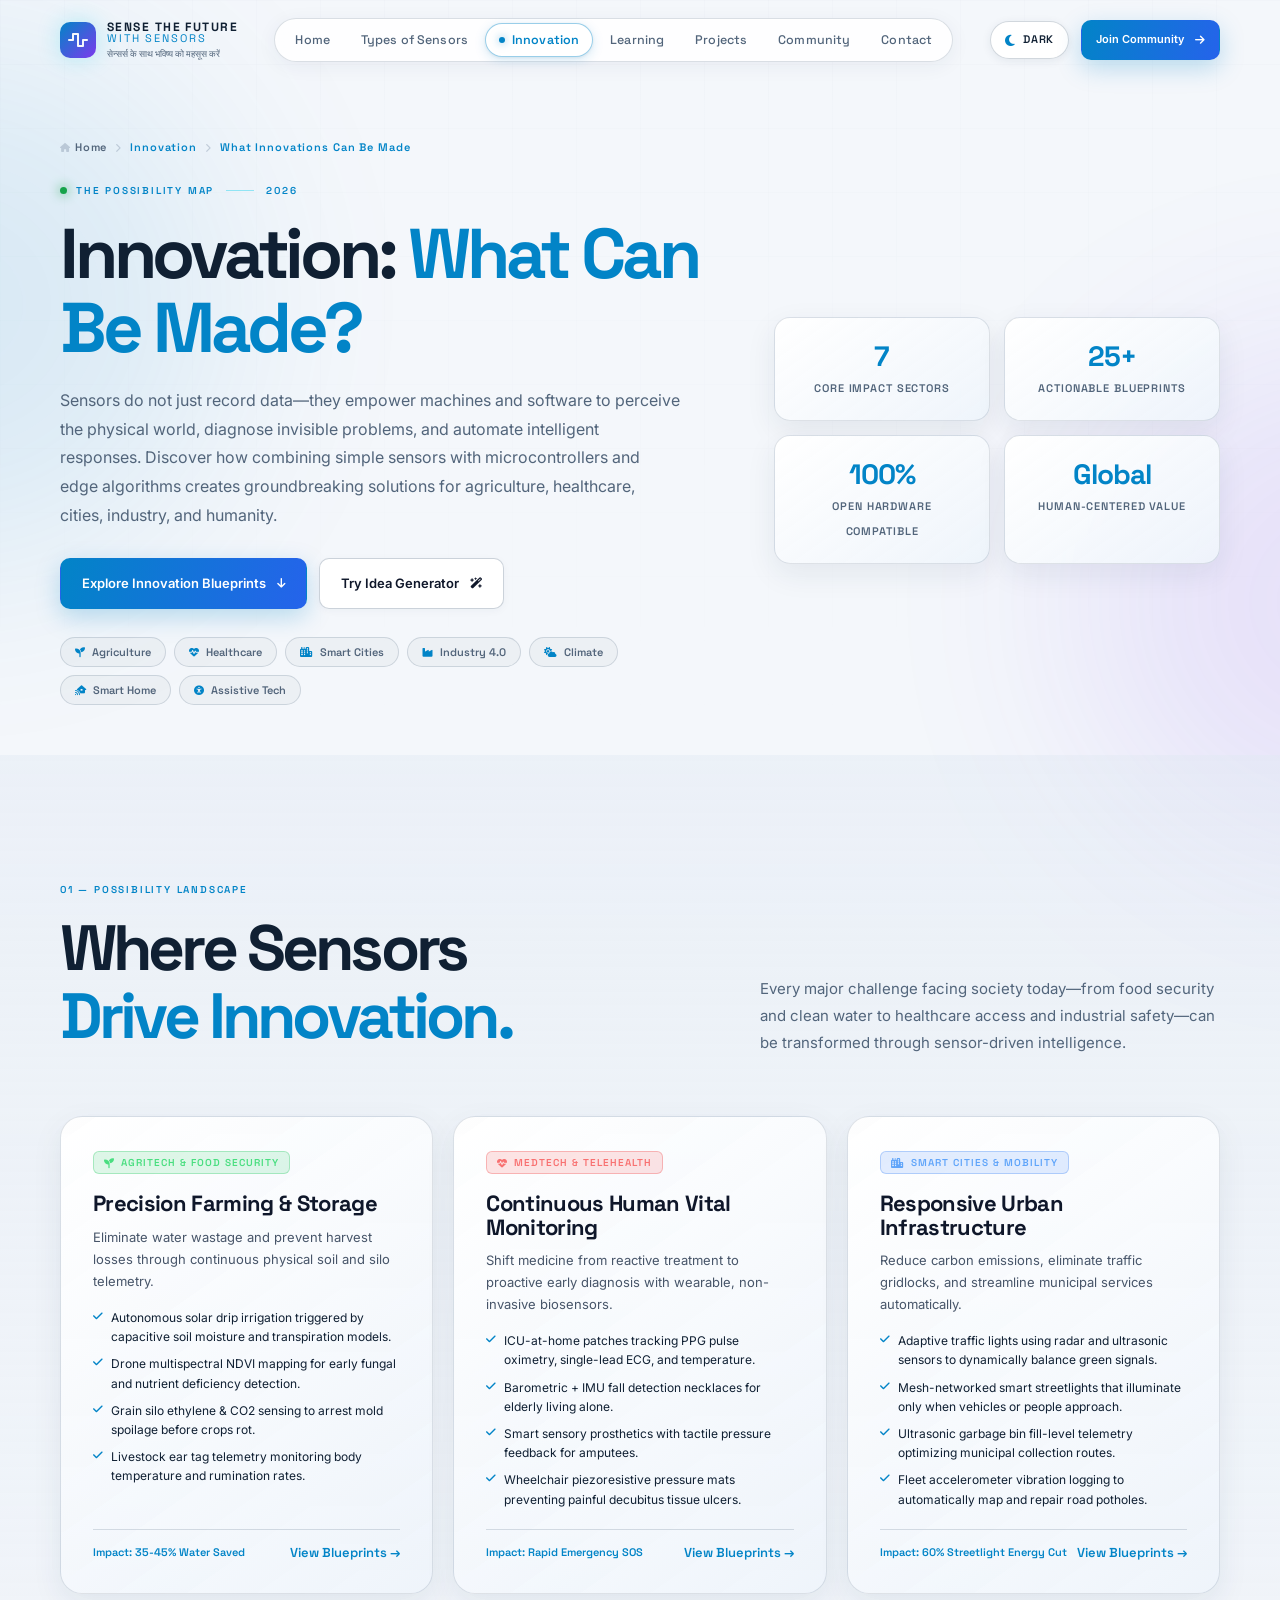
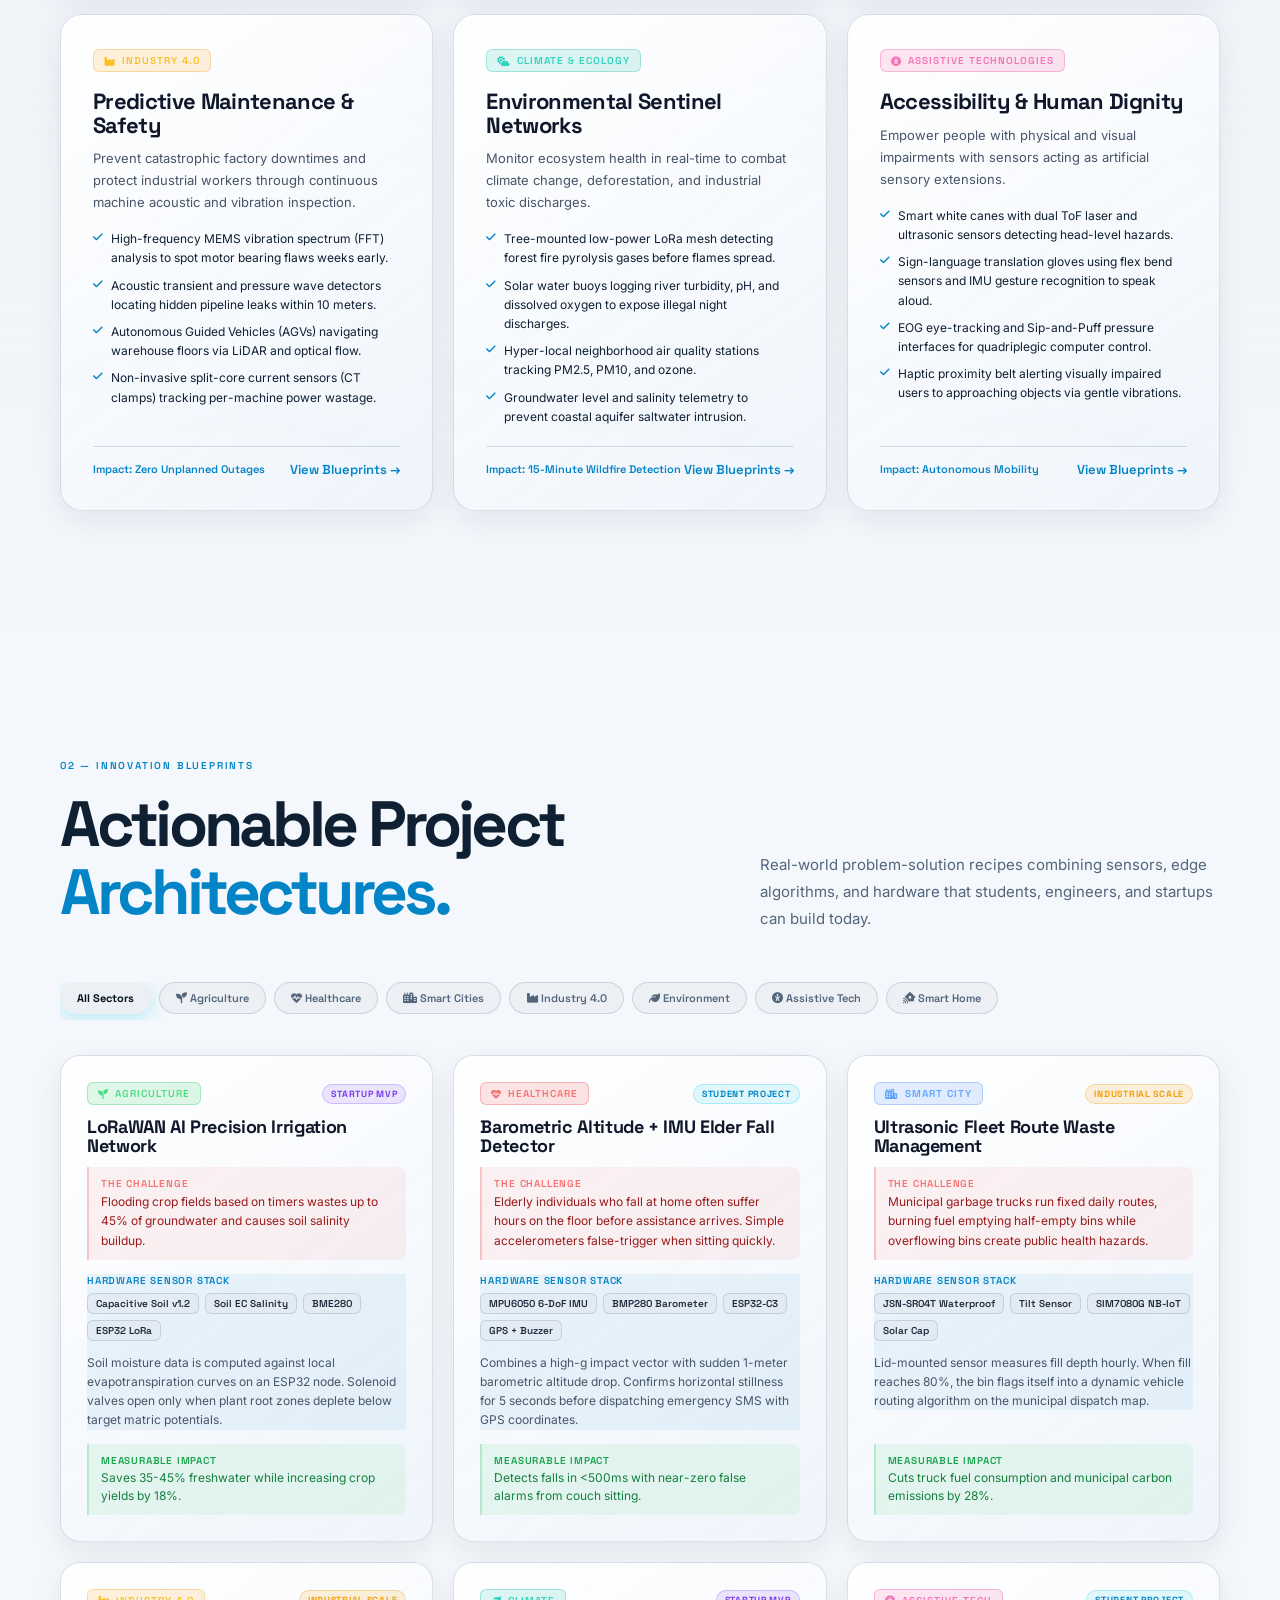
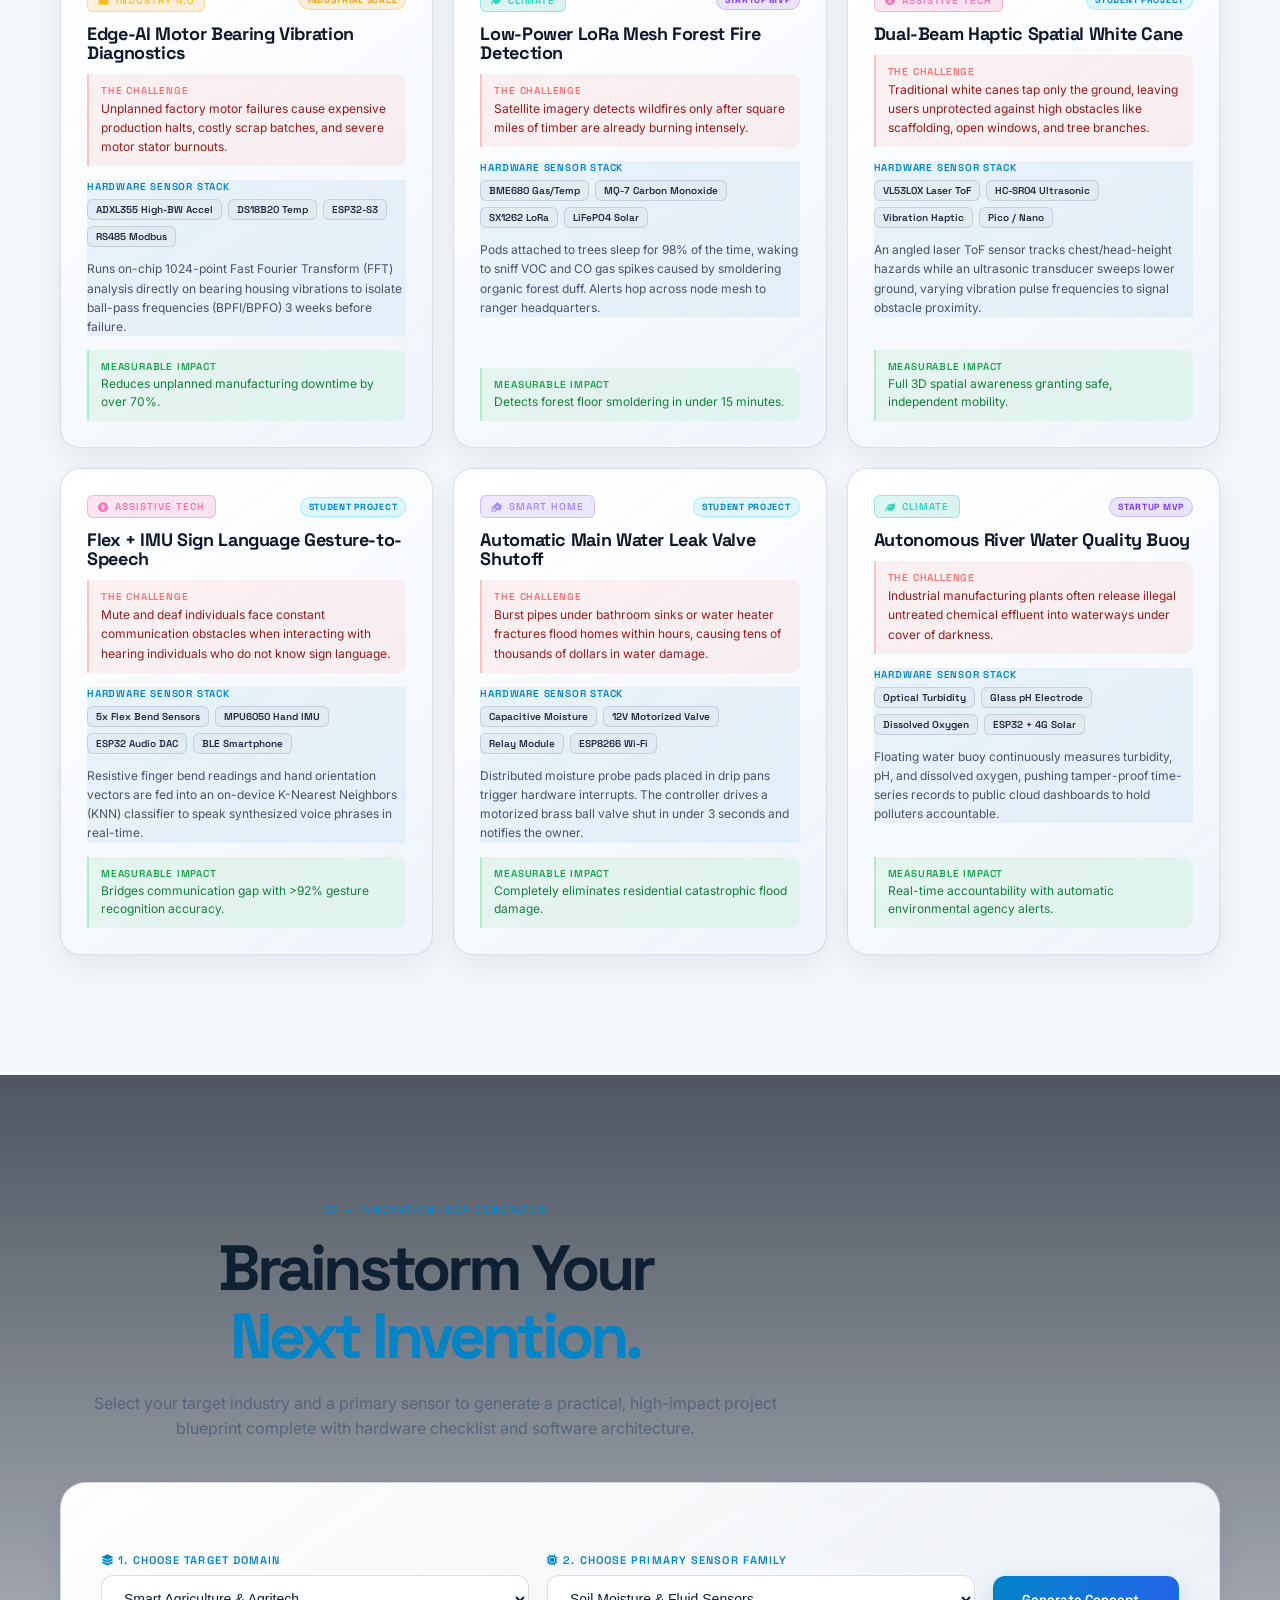
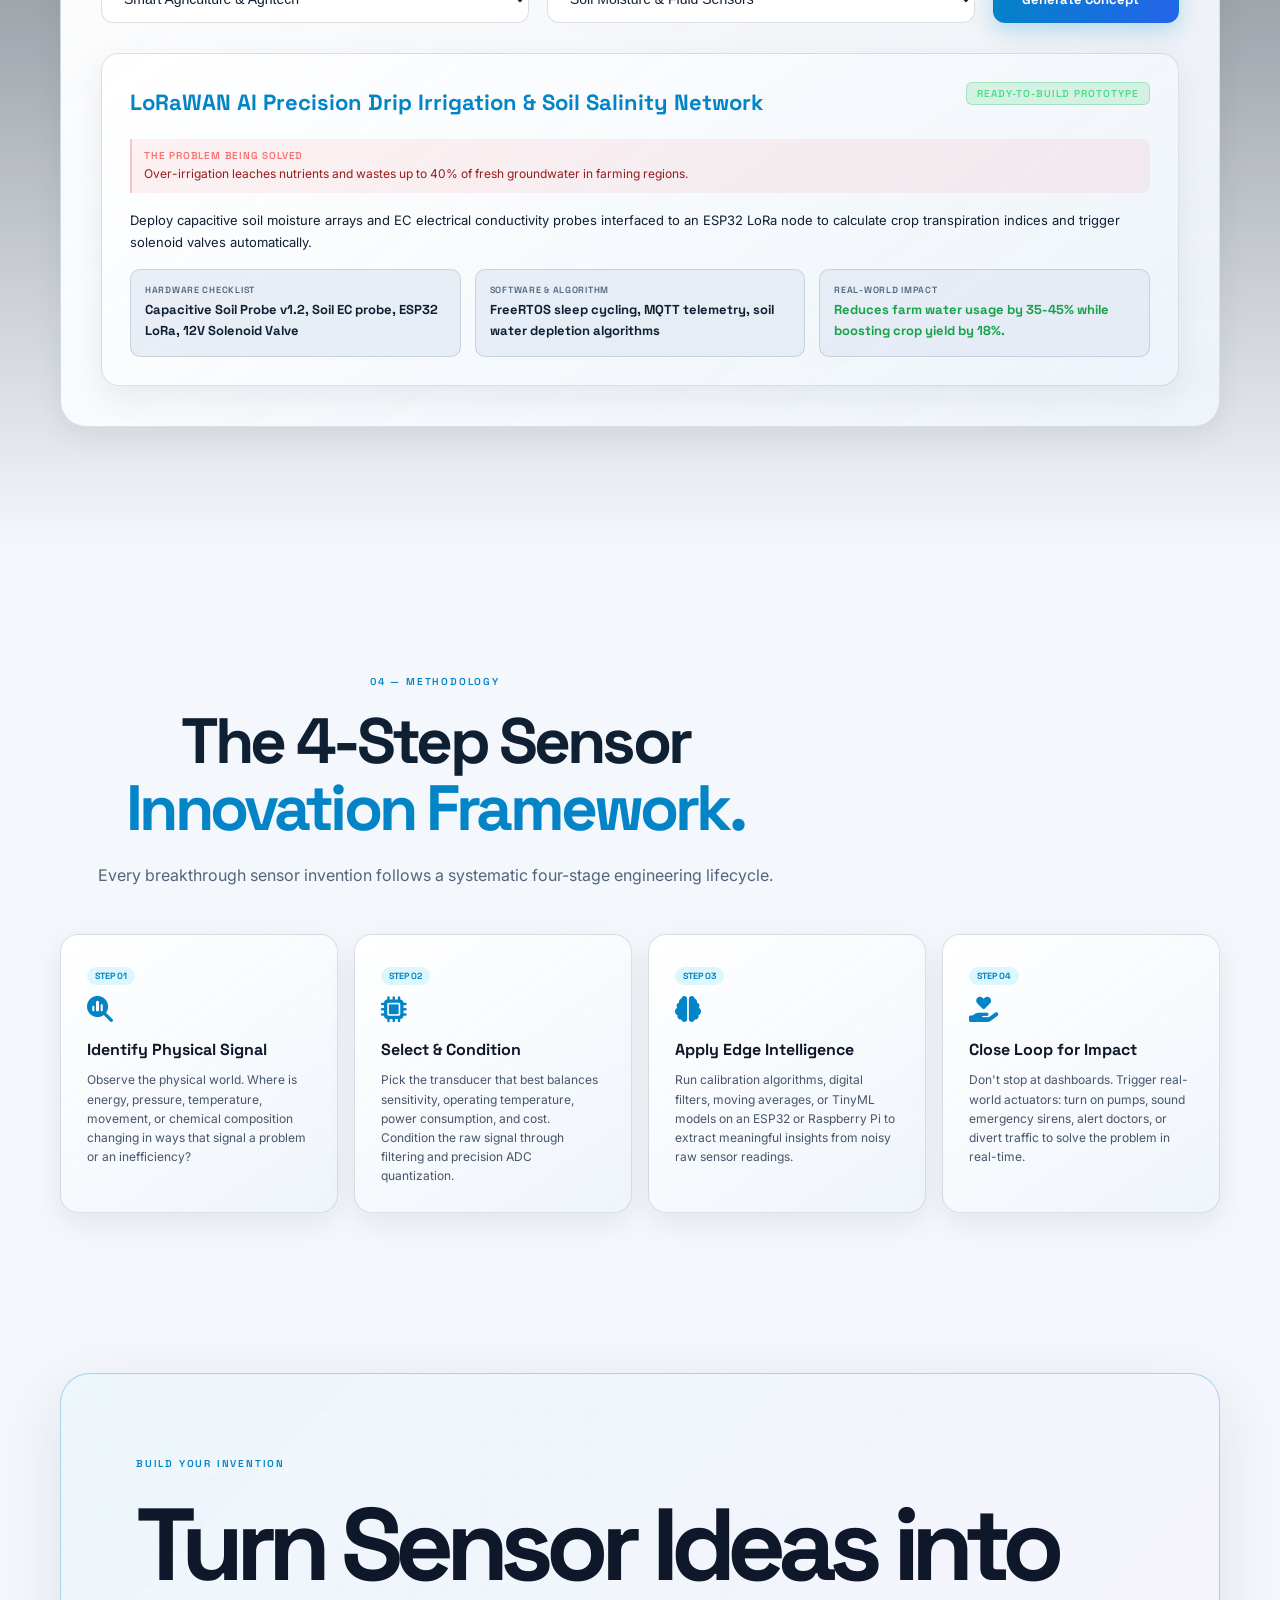
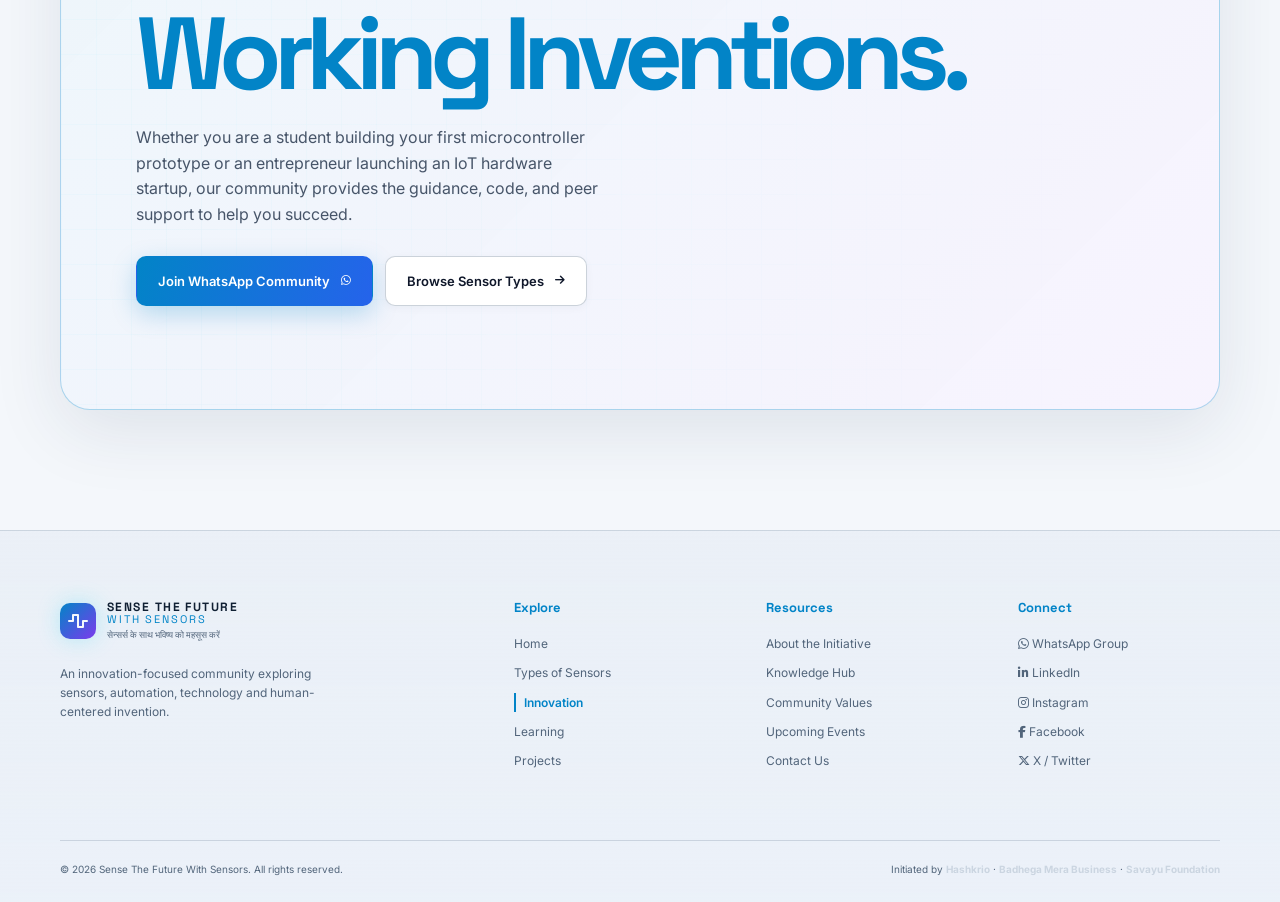
==== innovation.html @ 322ec29c "feat: complete Sense The Future With Sensors platform" ====
<!doctype html>
<html lang="en" data-theme="light">
<head>
  <meta charset="utf-8">
  <meta name="viewport" content="width=device-width, initial-scale=1">
  <title>Sensor Innovations: What Can Be Made With Sensors? | Sense The Future</title>
  <meta name="description" content="Discover sensor innovations across Smart Agriculture, Healthcare, Smart Cities, Industry 4.0, and Assistive Tech. Explore system blueprints and project ideas.">
  <meta name="keywords" content="sensor innovations, what innovations can be made with sensors, IoT innovations, smart agriculture sensors, healthcare wearable sensors, smart city sensors, Industry 4.0 predictive maintenance, assistive technology">
  <meta name="author" content="Sense The Future With Sensors Community">
  <meta name="robots" content="index, follow, max-snippet:-1, max-image-preview:large, max-video-preview:-1">
  <meta name="theme-color" content="#f4f7fb">
  <script>(function(){try{var t=localStorage.getItem("sensor-theme");if(t)document.documentElement.dataset.theme=t;}catch(e){}})();</script>
  
  <link rel="icon" type="image/svg+xml" href="assets/favicon.svg">
  <link rel="manifest" href="site.webmanifest">
  <link rel="canonical" href="https://sensethefuture.in/innovation.html">

  <!-- Open Graph / Facebook / LinkedIn / WhatsApp -->
  <meta property="og:type" content="article">
  <meta property="og:site_name" content="Sense The Future With Sensors">
  <meta property="og:url" content="https://sensethefuture.in/innovation.html">
  <meta property="og:title" content="Sensor Innovations: What Can Be Made With Sensors? | Sense The Future">
  <meta property="og:description" content="Discover sensor innovations across Smart Agriculture, Healthcare, Smart Cities, Industry 4.0, and Assistive Tech. Explore system blueprints and project ideas.">
  <meta property="og:image" content="https://sensethefuture.in/assets/hero-banner.png">
  <meta property="og:image:width" content="1200">
  <meta property="og:image:height" content="630">
  <meta property="og:image:alt" content="Sensor Innovations and Real-World Applications Banner">
  <meta property="og:locale" content="en_US">

  <!-- Twitter Card -->
  <meta name="twitter:card" content="summary_large_image">
  <meta name="twitter:url" content="https://sensethefuture.in/innovation.html">
  <meta name="twitter:title" content="Sensor Innovations: What Can Be Made With Sensors? | Sense The Future">
  <meta name="twitter:description" content="Discover sensor innovations across Smart Agriculture, Healthcare, Smart Cities, Industry 4.0, and Assistive Tech. Explore system blueprints and project ideas.">
  <meta name="twitter:image" content="https://sensethefuture.in/assets/hero-banner.png">
  <meta name="twitter:image:alt" content="Sensor Innovations and Real-World Applications Banner">

  <!-- Schema.org JSON-LD Structured Data -->
  <script type="application/ld+json">
  {
    "@context": "https://schema.org",
    "@graph": [
      {
        "@type": "BreadcrumbList",
        "itemListElement": [
          {
            "@type": "ListItem",
            "position": 1,
            "name": "Home",
            "item": "https://sensethefuture.in/"
          },
          {
            "@type": "ListItem",
            "position": 2,
            "name": "Innovation",
            "item": "https://sensethefuture.in/innovation.html"
          }
        ]
      },
      {
        "@type": "CollectionPage",
        "name": "What Innovations Can Be Made With Sensors?",
        "headline": "Sensor Innovations Across Agriculture, Healthcare, Smart Cities & Industry 4.0",
        "description": "Comprehensive innovation framework mapping real-world societal challenges to sensor-enabled engineering solutions and student project blueprints.",
        "url": "https://sensethefuture.in/innovation.html",
        "image": "https://sensethefuture.in/assets/hero-banner.png",
        "author": {
          "@type": "Organization",
          "name": "Sense The Future With Sensors"
        },
        "publisher": {
          "@type": "Organization",
          "name": "Sense The Future With Sensors",
          "logo": {
            "@type": "ImageObject",
            "url": "https://sensethefuture.in/assets/images/Sense%20the%20Future%20with%20Sensors-%20Logo.png"
          }
        },
        "inLanguage": "en-US"
      }
    ]
  }
  </script>

  <link rel="preconnect" href="https://fonts.googleapis.com">
  <link rel="preconnect" href="https://fonts.gstatic.com" crossorigin>
  <link href="https://fonts.googleapis.com/css2?family=Inter:wght@400;500;600;700;800&family=Space+Grotesk:wght@400;500;600;700&display=swap" rel="stylesheet">
  <link rel="stylesheet" href="https://cdnjs.cloudflare.com/ajax/libs/font-awesome/6.5.2/css/all.min.css">
  <link rel="stylesheet" href="css/style.css">
  <script src="js/main.js" defer></script>
</head>
<body>
  <div class="site-glow site-glow-one" aria-hidden="true"></div>
  <div class="site-glow site-glow-two" aria-hidden="true"></div>

  <!-- Header & Navigation -->
  <header class="site-header" id="top">
    <div class="container nav-wrap">
      <a class="brand" href="index.html" aria-label="Sense The Future With Sensors home">
        <span class="brand-mark"><i class="fa-solid fa-wave-square"></i></span>
        <span><strong>SENSE THE FUTURE</strong><small>WITH SENSORS</small><em>सेन्सर्स के साथ भविष्य को महसूस करें</em></span>
      </a>
      <nav class="primary-nav" id="primary-nav" aria-label="Primary navigation">
        <a href="index.html">Home</a>
        <a href="types-of-sensors.html">Types of Sensors</a>
        <a href="innovation.html" class="active" aria-current="page">Innovation</a>
        <a href="learning.html">Learning</a>
        <a href="projects.html">Projects</a>
        <a href="index.html#community">Community</a>
        <a href="index.html#contact">Contact</a>
        <a class="button button-small button-primary drawer-cta" href="https://chat.whatsapp.com/LUz2uedTbJv85oK4r1rBTY" target="_blank" rel="noopener noreferrer">Join Community <i class="fa-solid fa-arrow-right"></i></a>
      </nav>
      <div class="nav-actions">
        <button class="theme-toggle" type="button" aria-label="Switch to dark theme" aria-pressed="true" title="Toggle color theme"><i class="fa-solid fa-moon"></i><span>Dark</span></button>
        <a class="button button-small button-primary header-cta" href="https://chat.whatsapp.com/LUz2uedTbJv85oK4r1rBTY" target="_blank" rel="noopener noreferrer">Join Community <i class="fa-solid fa-arrow-right"></i></a>
        <button class="menu-toggle" type="button" aria-expanded="false" aria-controls="primary-nav" aria-label="Open navigation"><i class="fa-solid fa-bars"></i></button>
      </div>
    </div>
  </header>

  <main>
    <!-- Page Hero -->
    <section class="page-hero section-pad">
      <div class="container">
        <div class="breadcrumbs">
          <a href="index.html"><i class="fa-solid fa-house"></i> Home</a>
          <i class="fa-solid fa-chevron-right"></i>
          <span>Innovation</span>
          <i class="fa-solid fa-chevron-right"></i>
          <span>What Innovations Can Be Made</span>
        </div>

        <div class="page-hero-grid">
          <div class="reveal">
            <span class="eyebrow"><span class="status-dot"></span> The Possibility Map <span class="eyebrow-rule"></span> 2026</span>
            <h1>Innovation: <span>What Can Be Made?</span></h1>
            <p class="page-hero-lead">Sensors do not just record data—they empower machines and software to perceive the physical world, diagnose invisible problems, and automate intelligent responses. Discover how combining simple sensors with microcontrollers and edge algorithms creates groundbreaking solutions for agriculture, healthcare, cities, industry, and humanity.</p>
            <div class="button-row">
              <a class="button button-primary" href="#blueprints">Explore Innovation Blueprints <i class="fa-solid fa-arrow-down"></i></a>
              <a class="button button-ghost" href="#generator">Try Idea Generator <i class="fa-solid fa-wand-magic-sparkles"></i></a>
            </div>
            <div class="quick-jumps" aria-label="Quick Sector Jumps">
              <a class="jump-chip" href="#sectors"><i class="fa-solid fa-seedling"></i> Agriculture</a>
              <a class="jump-chip" href="#sectors"><i class="fa-solid fa-heart-pulse"></i> Healthcare</a>
              <a class="jump-chip" href="#sectors"><i class="fa-solid fa-city"></i> Smart Cities</a>
              <a class="jump-chip" href="#sectors"><i class="fa-solid fa-industry"></i> Industry 4.0</a>
              <a class="jump-chip" href="#sectors"><i class="fa-solid fa-cloud-sun"></i> Climate</a>
              <a class="jump-chip" href="#sectors"><i class="fa-solid fa-house-signal"></i> Smart Home</a>
              <a class="jump-chip" href="#sectors"><i class="fa-solid fa-universal-access"></i> Assistive Tech</a>
            </div>
          </div>

          <div class="stats-badge-grid reveal">
            <div class="stat-box">
              <b>7</b>
              <small>Core Impact Sectors</small>
            </div>
            <div class="stat-box">
              <b>25+</b>
              <small>Actionable Blueprints</small>
            </div>
            <div class="stat-box">
              <b>100%</b>
              <small>Open Hardware Compatible</small>
            </div>
            <div class="stat-box">
              <b>Global</b>
              <small>Human-Centered Value</small>
            </div>
          </div>
        </div>
      </div>
    </section>

    <!-- Section 01: Core Sectors of Innovation -->
    <section class="section-pad classification-section" id="sectors">
      <div class="container">
        <div class="section-heading-row reveal">
          <div>
            <span class="eyebrow">01 — Possibility Landscape</span>
            <h2>Where Sensors<br><span>Drive Innovation.</span></h2>
          </div>
          <p>Every major challenge facing society today—from food security and clean water to healthcare access and industrial safety—can be transformed through sensor-driven intelligence.</p>
        </div>

        <div class="sector-grid">
          <!-- 1. Smart Agriculture -->
          <article class="sector-card reveal">
            <div>
              <span class="sector-badge badge-agri"><i class="fa-solid fa-seedling"></i> Agritech &amp; Food Security</span>
              <h3>Precision Farming &amp; Storage</h3>
              <p>Eliminate water wastage and prevent harvest losses through continuous physical soil and silo telemetry.</p>
              <ul class="sector-innovations-list">
                <li><i class="fa-solid fa-check"></i> Autonomous solar drip irrigation triggered by capacitive soil moisture and transpiration models.</li>
                <li><i class="fa-solid fa-check"></i> Drone multispectral NDVI mapping for early fungal and nutrient deficiency detection.</li>
                <li><i class="fa-solid fa-check"></i> Grain silo ethylene &amp; CO2 sensing to arrest mold spoilage before crops rot.</li>
                <li><i class="fa-solid fa-check"></i> Livestock ear tag telemetry monitoring body temperature and rumination rates.</li>
              </ul>
            </div>
            <div class="sector-impact-strip">
              <span>Impact: 35-45% Water Saved</span>
              <a class="text-link" href="#blueprints" style="margin-top:0;">View Blueprints →</a>
            </div>
          </article>

          <!-- 2. Healthcare & MedTech -->
          <article class="sector-card reveal">
            <div>
              <span class="sector-badge badge-health"><i class="fa-solid fa-heart-pulse"></i> MedTech &amp; Telehealth</span>
              <h3>Continuous Human Vital Monitoring</h3>
              <p>Shift medicine from reactive treatment to proactive early diagnosis with wearable, non-invasive biosensors.</p>
              <ul class="sector-innovations-list">
                <li><i class="fa-solid fa-check"></i> ICU-at-home patches tracking PPG pulse oximetry, single-lead ECG, and temperature.</li>
                <li><i class="fa-solid fa-check"></i> Barometric + IMU fall detection necklaces for elderly living alone.</li>
                <li><i class="fa-solid fa-check"></i> Smart sensory prosthetics with tactile pressure feedback for amputees.</li>
                <li><i class="fa-solid fa-check"></i> Wheelchair piezoresistive pressure mats preventing painful decubitus tissue ulcers.</li>
              </ul>
            </div>
            <div class="sector-impact-strip">
              <span>Impact: Rapid Emergency SOS</span>
              <a class="text-link" href="#blueprints" style="margin-top:0;">View Blueprints →</a>
            </div>
          </article>

          <!-- 3. Smart Cities & Urban Mobility -->
          <article class="sector-card reveal">
            <div>
              <span class="sector-badge badge-city"><i class="fa-solid fa-city"></i> Smart Cities &amp; Mobility</span>
              <h3>Responsive Urban Infrastructure</h3>
              <p>Reduce carbon emissions, eliminate traffic gridlocks, and streamline municipal services automatically.</p>
              <ul class="sector-innovations-list">
                <li><i class="fa-solid fa-check"></i> Adaptive traffic lights using radar and ultrasonic sensors to dynamically balance green signals.</li>
                <li><i class="fa-solid fa-check"></i> Mesh-networked smart streetlights that illuminate only when vehicles or people approach.</li>
                <li><i class="fa-solid fa-check"></i> Ultrasonic garbage bin fill-level telemetry optimizing municipal collection routes.</li>
                <li><i class="fa-solid fa-check"></i> Fleet accelerometer vibration logging to automatically map and repair road potholes.</li>
              </ul>
            </div>
            <div class="sector-impact-strip">
              <span>Impact: 60% Streetlight Energy Cut</span>
              <a class="text-link" href="#blueprints" style="margin-top:0;">View Blueprints →</a>
            </div>
          </article>

          <!-- 4. Industry 4.0 & Automation -->
          <article class="sector-card reveal">
            <div>
              <span class="sector-badge badge-industry"><i class="fa-solid fa-industry"></i> Industry 4.0</span>
              <h3>Predictive Maintenance &amp; Safety</h3>
              <p>Prevent catastrophic factory downtimes and protect industrial workers through continuous machine acoustic and vibration inspection.</p>
              <ul class="sector-innovations-list">
                <li><i class="fa-solid fa-check"></i> High-frequency MEMS vibration spectrum (FFT) analysis to spot motor bearing flaws weeks early.</li>
                <li><i class="fa-solid fa-check"></i> Acoustic transient and pressure wave detectors locating hidden pipeline leaks within 10 meters.</li>
                <li><i class="fa-solid fa-check"></i> Autonomous Guided Vehicles (AGVs) navigating warehouse floors via LiDAR and optical flow.</li>
                <li><i class="fa-solid fa-check"></i> Non-invasive split-core current sensors (CT clamps) tracking per-machine power wastage.</li>
              </ul>
            </div>
            <div class="sector-impact-strip">
              <span>Impact: Zero Unplanned Outages</span>
              <a class="text-link" href="#blueprints" style="margin-top:0;">View Blueprints →</a>
            </div>
          </article>

          <!-- 5. Climate & Environmental Protection -->
          <article class="sector-card reveal">
            <div>
              <span class="sector-badge badge-eco"><i class="fa-solid fa-cloud-sun"></i> Climate &amp; Ecology</span>
              <h3>Environmental Sentinel Networks</h3>
              <p>Monitor ecosystem health in real-time to combat climate change, deforestation, and industrial toxic discharges.</p>
              <ul class="sector-innovations-list">
                <li><i class="fa-solid fa-check"></i> Tree-mounted low-power LoRa mesh detecting forest fire pyrolysis gases before flames spread.</li>
                <li><i class="fa-solid fa-check"></i> Solar water buoys logging river turbidity, pH, and dissolved oxygen to expose illegal night discharges.</li>
                <li><i class="fa-solid fa-check"></i> Hyper-local neighborhood air quality stations tracking PM2.5, PM10, and ozone.</li>
                <li><i class="fa-solid fa-check"></i> Groundwater level and salinity telemetry to prevent coastal aquifer saltwater intrusion.</li>
              </ul>
            </div>
            <div class="sector-impact-strip">
              <span>Impact: 15-Minute Wildfire Detection</span>
              <a class="text-link" href="#blueprints" style="margin-top:0;">View Blueprints →</a>
            </div>
          </article>

          <!-- 6. Assistive Tech for Humanity -->
          <article class="sector-card reveal">
            <div>
              <span class="sector-badge badge-assist"><i class="fa-solid fa-universal-access"></i> Assistive Technologies</span>
              <h3>Accessibility &amp; Human Dignity</h3>
              <p>Empower people with physical and visual impairments with sensors acting as artificial sensory extensions.</p>
              <ul class="sector-innovations-list">
                <li><i class="fa-solid fa-check"></i> Smart white canes with dual ToF laser and ultrasonic sensors detecting head-level hazards.</li>
                <li><i class="fa-solid fa-check"></i> Sign-language translation gloves using flex bend sensors and IMU gesture recognition to speak aloud.</li>
                <li><i class="fa-solid fa-check"></i> EOG eye-tracking and Sip-and-Puff pressure interfaces for quadriplegic computer control.</li>
                <li><i class="fa-solid fa-check"></i> Haptic proximity belt alerting visually impaired users to approaching objects via gentle vibrations.</li>
              </ul>
            </div>
            <div class="sector-impact-strip">
              <span>Impact: Autonomous Mobility</span>
              <a class="text-link" href="#blueprints" style="margin-top:0;">View Blueprints →</a>
            </div>
          </article>
        </div>
      </div>
    </section>

    <!-- Section 02: Concrete Innovation Blueprints -->
    <section class="section-pad" id="blueprints">
      <div class="container">
        <div class="section-heading-row reveal">
          <div>
            <span class="eyebrow">02 — Innovation Blueprints</span>
            <h2>Actionable Project<br><span>Architectures.</span></h2>
          </div>
          <p>Real-world problem-solution recipes combining sensors, edge algorithms, and hardware that students, engineers, and startups can build today.</p>
        </div>

        <!-- Filter Tabs -->
        <div class="filter-tabs reveal" role="tablist" style="margin-top:35px;margin-bottom:20px;">
          <button class="filter-btn blueprint-filter-btn active" type="button" data-sector="all">All Sectors</button>
          <button class="filter-btn blueprint-filter-btn" type="button" data-sector="agri"><i class="fa-solid fa-seedling"></i> Agriculture</button>
          <button class="filter-btn blueprint-filter-btn" type="button" data-sector="health"><i class="fa-solid fa-heart-pulse"></i> Healthcare</button>
          <button class="filter-btn blueprint-filter-btn" type="button" data-sector="city"><i class="fa-solid fa-city"></i> Smart Cities</button>
          <button class="filter-btn blueprint-filter-btn" type="button" data-sector="industry"><i class="fa-solid fa-industry"></i> Industry 4.0</button>
          <button class="filter-btn blueprint-filter-btn" type="button" data-sector="eco"><i class="fa-solid fa-leaf"></i> Environment</button>
          <button class="filter-btn blueprint-filter-btn" type="button" data-sector="assist"><i class="fa-solid fa-universal-access"></i> Assistive Tech</button>
          <button class="filter-btn blueprint-filter-btn" type="button" data-sector="home"><i class="fa-solid fa-house-signal"></i> Smart Home</button>
        </div>

        <div class="blueprint-grid" id="blueprint-grid">
          <!-- Blueprint 1: Solar Smart Irrigation -->
          <article class="blueprint-card reveal" data-sector="agri">
            <div>
              <div class="blueprint-top">
                <span class="sector-badge badge-agri" style="margin:0;"><i class="fa-solid fa-seedling"></i> Agriculture</span>
                <span class="blueprint-maturity maturity-startup">Startup MVP</span>
              </div>
              <h3>LoRaWAN AI Precision Irrigation Network</h3>
              <div class="challenge-box">
                <strong>The Challenge</strong>
                Flooding crop fields based on timers wastes up to 45% of groundwater and causes soil salinity buildup.
              </div>
              <div class="solution-box">
                <strong>Hardware Sensor Stack</strong>
                <div class="sensor-stack-pills">
                  <span class="sensor-pill">Capacitive Soil v1.2</span>
                  <span class="sensor-pill">Soil EC Salinity</span>
                  <span class="sensor-pill">BME280</span>
                  <span class="sensor-pill">ESP32 LoRa</span>
                </div>
                <p style="font-size:12px;color:var(--muted);margin:8px 0;line-height:1.6;">Soil moisture data is computed against local evapotranspiration curves on an ESP32 node. Solenoid valves open only when plant root zones deplete below target matric potentials.</p>
              </div>
            </div>
            <div class="impact-box">
              <strong>Measurable Impact</strong>
              Saves 35-45% freshwater while increasing crop yields by 18%.
            </div>
          </article>

          <!-- Blueprint 2: Wearable Elder Fall-Detector -->
          <article class="blueprint-card reveal" data-sector="health">
            <div>
              <div class="blueprint-top">
                <span class="sector-badge badge-health" style="margin:0;"><i class="fa-solid fa-heart-pulse"></i> Healthcare</span>
                <span class="blueprint-maturity maturity-student">Student Project</span>
              </div>
              <h3>Barometric Altitude + IMU Elder Fall Detector</h3>
              <div class="challenge-box">
                <strong>The Challenge</strong>
                Elderly individuals who fall at home often suffer hours on the floor before assistance arrives. Simple accelerometers false-trigger when sitting quickly.
              </div>
              <div class="solution-box">
                <strong>Hardware Sensor Stack</strong>
                <div class="sensor-stack-pills">
                  <span class="sensor-pill">MPU6050 6-DoF IMU</span>
                  <span class="sensor-pill">BMP280 Barometer</span>
                  <span class="sensor-pill">ESP32-C3</span>
                  <span class="sensor-pill">GPS + Buzzer</span>
                </div>
                <p style="font-size:12px;color:var(--muted);margin:8px 0;line-height:1.6;">Combines a high-g impact vector with sudden 1-meter barometric altitude drop. Confirms horizontal stillness for 5 seconds before dispatching emergency SMS with GPS coordinates.</p>
              </div>
            </div>
            <div class="impact-box">
              <strong>Measurable Impact</strong>
              Detects falls in &lt;500ms with near-zero false alarms from couch sitting.
            </div>
          </article>

          <!-- Blueprint 3: Smart Garbage Bin -->
          <article class="blueprint-card reveal" data-sector="city">
            <div>
              <div class="blueprint-top">
                <span class="sector-badge badge-city" style="margin:0;"><i class="fa-solid fa-city"></i> Smart City</span>
                <span class="blueprint-maturity maturity-industry">Industrial Scale</span>
              </div>
              <h3>Ultrasonic Fleet Route Waste Management</h3>
              <div class="challenge-box">
                <strong>The Challenge</strong>
                Municipal garbage trucks run fixed daily routes, burning fuel emptying half-empty bins while overflowing bins create public health hazards.
              </div>
              <div class="solution-box">
                <strong>Hardware Sensor Stack</strong>
                <div class="sensor-stack-pills">
                  <span class="sensor-pill">JSN-SR04T Waterproof</span>
                  <span class="sensor-pill">Tilt Sensor</span>
                  <span class="sensor-pill">SIM7080G NB-IoT</span>
                  <span class="sensor-pill">Solar Cap</span>
                </div>
                <p style="font-size:12px;color:var(--muted);margin:8px 0;line-height:1.6;">Lid-mounted sensor measures fill depth hourly. When fill reaches 80%, the bin flags itself into a dynamic vehicle routing algorithm on the municipal dispatch map.</p>
              </div>
            </div>
            <div class="impact-box">
              <strong>Measurable Impact</strong>
              Cuts truck fuel consumption and municipal carbon emissions by 28%.
            </div>
          </article>

          <!-- Blueprint 4: Motor Predictive Maintenance -->
          <article class="blueprint-card reveal" data-sector="industry">
            <div>
              <div class="blueprint-top">
                <span class="sector-badge badge-industry" style="margin:0;"><i class="fa-solid fa-industry"></i> Industry 4.0</span>
                <span class="blueprint-maturity maturity-industry">Industrial Scale</span>
              </div>
              <h3>Edge-AI Motor Bearing Vibration Diagnostics</h3>
              <div class="challenge-box">
                <strong>The Challenge</strong>
                Unplanned factory motor failures cause expensive production halts, costly scrap batches, and severe motor stator burnouts.
              </div>
              <div class="solution-box">
                <strong>Hardware Sensor Stack</strong>
                <div class="sensor-stack-pills">
                  <span class="sensor-pill">ADXL355 High-BW Accel</span>
                  <span class="sensor-pill">DS18B20 Temp</span>
                  <span class="sensor-pill">ESP32-S3</span>
                  <span class="sensor-pill">RS485 Modbus</span>
                </div>
                <p style="font-size:12px;color:var(--muted);margin:8px 0;line-height:1.6;">Runs on-chip 1024-point Fast Fourier Transform (FFT) analysis directly on bearing housing vibrations to isolate ball-pass frequencies (BPFI/BPFO) 3 weeks before failure.</p>
              </div>
            </div>
            <div class="impact-box">
              <strong>Measurable Impact</strong>
              Reduces unplanned manufacturing downtime by over 70%.
            </div>
          </article>

          <!-- Blueprint 5: Autonomous Forest Fire Mesh -->
          <article class="blueprint-card reveal" data-sector="eco">
            <div>
              <div class="blueprint-top">
                <span class="sector-badge badge-eco" style="margin:0;"><i class="fa-solid fa-leaf"></i> Climate</span>
                <span class="blueprint-maturity maturity-startup">Startup MVP</span>
              </div>
              <h3>Low-Power LoRa Mesh Forest Fire Detection</h3>
              <div class="challenge-box">
                <strong>The Challenge</strong>
                Satellite imagery detects wildfires only after square miles of timber are already burning intensely.
              </div>
              <div class="solution-box">
                <strong>Hardware Sensor Stack</strong>
                <div class="sensor-stack-pills">
                  <span class="sensor-pill">BME680 Gas/Temp</span>
                  <span class="sensor-pill">MQ-7 Carbon Monoxide</span>
                  <span class="sensor-pill">SX1262 LoRa</span>
                  <span class="sensor-pill">LiFePO4 Solar</span>
                </div>
                <p style="font-size:12px;color:var(--muted);margin:8px 0;line-height:1.6;">Pods attached to trees sleep for 98% of the time, waking to sniff VOC and CO gas spikes caused by smoldering organic forest duff. Alerts hop across node mesh to ranger headquarters.</p>
              </div>
            </div>
            <div class="impact-box">
              <strong>Measurable Impact</strong>
              Detects forest floor smoldering in under 15 minutes.
            </div>
          </article>

          <!-- Blueprint 6: Smart Cane for Visually Impaired -->
          <article class="blueprint-card reveal" data-sector="assist">
            <div>
              <div class="blueprint-top">
                <span class="sector-badge badge-assist" style="margin:0;"><i class="fa-solid fa-universal-access"></i> Assistive Tech</span>
                <span class="blueprint-maturity maturity-student">Student Project</span>
              </div>
              <h3>Dual-Beam Haptic Spatial White Cane</h3>
              <div class="challenge-box">
                <strong>The Challenge</strong>
                Traditional white canes tap only the ground, leaving users unprotected against high obstacles like scaffolding, open windows, and tree branches.
              </div>
              <div class="solution-box">
                <strong>Hardware Sensor Stack</strong>
                <div class="sensor-stack-pills">
                  <span class="sensor-pill">VL53L0X Laser ToF</span>
                  <span class="sensor-pill">HC-SR04 Ultrasonic</span>
                  <span class="sensor-pill">Vibration Haptic</span>
                  <span class="sensor-pill">Pico / Nano</span>
                </div>
                <p style="font-size:12px;color:var(--muted);margin:8px 0;line-height:1.6;">An angled laser ToF sensor tracks chest/head-height hazards while an ultrasonic transducer sweeps lower ground, varying vibration pulse frequencies to signal obstacle proximity.</p>
              </div>
            </div>
            <div class="impact-box">
              <strong>Measurable Impact</strong>
              Full 3D spatial awareness granting safe, independent mobility.
            </div>
          </article>

          <!-- Blueprint 7: Sign Language Glove -->
          <article class="blueprint-card reveal" data-sector="assist">
            <div>
              <div class="blueprint-top">
                <span class="sector-badge badge-assist" style="margin:0;"><i class="fa-solid fa-universal-access"></i> Assistive Tech</span>
                <span class="blueprint-maturity maturity-student">Student Project</span>
              </div>
              <h3>Flex + IMU Sign Language Gesture-to-Speech</h3>
              <div class="challenge-box">
                <strong>The Challenge</strong>
                Mute and deaf individuals face constant communication obstacles when interacting with hearing individuals who do not know sign language.
              </div>
              <div class="solution-box">
                <strong>Hardware Sensor Stack</strong>
                <div class="sensor-stack-pills">
                  <span class="sensor-pill">5x Flex Bend Sensors</span>
                  <span class="sensor-pill">MPU6050 Hand IMU</span>
                  <span class="sensor-pill">ESP32 Audio DAC</span>
                  <span class="sensor-pill">BLE Smartphone</span>
                </div>
                <p style="font-size:12px;color:var(--muted);margin:8px 0;line-height:1.6;">Resistive finger bend readings and hand orientation vectors are fed into an on-device K-Nearest Neighbors (KNN) classifier to speak synthesized voice phrases in real-time.</p>
              </div>
            </div>
            <div class="impact-box">
              <strong>Measurable Impact</strong>
              Bridges communication gap with &gt;92% gesture recognition accuracy.
            </div>
          </article>

          <!-- Blueprint 8: Main Water Leak Auto-Shutoff -->
          <article class="blueprint-card reveal" data-sector="home">
            <div>
              <div class="blueprint-top">
                <span class="sector-badge badge-home" style="margin:0;"><i class="fa-solid fa-house-signal"></i> Smart Home</span>
                <span class="blueprint-maturity maturity-student">Student Project</span>
              </div>
              <h3>Automatic Main Water Leak Valve Shutoff</h3>
              <div class="challenge-box">
                <strong>The Challenge</strong>
                Burst pipes under bathroom sinks or water heater fractures flood homes within hours, causing tens of thousands of dollars in water damage.
              </div>
              <div class="solution-box">
                <strong>Hardware Sensor Stack</strong>
                <div class="sensor-stack-pills">
                  <span class="sensor-pill">Capacitive Moisture</span>
                  <span class="sensor-pill">12V Motorized Valve</span>
                  <span class="sensor-pill">Relay Module</span>
                  <span class="sensor-pill">ESP8266 Wi-Fi</span>
                </div>
                <p style="font-size:12px;color:var(--muted);margin:8px 0;line-height:1.6;">Distributed moisture probe pads placed in drip pans trigger hardware interrupts. The controller drives a motorized brass ball valve shut in under 3 seconds and notifies the owner.</p>
              </div>
            </div>
            <div class="impact-box">
              <strong>Measurable Impact</strong>
              Completely eliminates residential catastrophic flood damage.
            </div>
          </article>

          <!-- Blueprint 9: River Chemical Discharges -->
          <article class="blueprint-card reveal" data-sector="eco">
            <div>
              <div class="blueprint-top">
                <span class="sector-badge badge-eco" style="margin:0;"><i class="fa-solid fa-leaf"></i> Climate</span>
                <span class="blueprint-maturity maturity-startup">Startup MVP</span>
              </div>
              <h3>Autonomous River Water Quality Buoy</h3>
              <div class="challenge-box">
                <strong>The Challenge</strong>
                Industrial manufacturing plants often release illegal untreated chemical effluent into waterways under cover of darkness.
              </div>
              <div class="solution-box">
                <strong>Hardware Sensor Stack</strong>
                <div class="sensor-stack-pills">
                  <span class="sensor-pill">Optical Turbidity</span>
                  <span class="sensor-pill">Glass pH Electrode</span>
                  <span class="sensor-pill">Dissolved Oxygen</span>
                  <span class="sensor-pill">ESP32 + 4G Solar</span>
                </div>
                <p style="font-size:12px;color:var(--muted);margin:8px 0;line-height:1.6;">Floating water buoy continuously measures turbidity, pH, and dissolved oxygen, pushing tamper-proof time-series records to public cloud dashboards to hold polluters accountable.</p>
              </div>
            </div>
            <div class="impact-box">
              <strong>Measurable Impact</strong>
              Real-time accountability with automatic environmental agency alerts.
            </div>
          </article>
        </div>
      </div>
    </section>

    <!-- Section 03: Interactive Innovation Idea Generator -->
    <section class="section-pad generator-section" id="generator">
      <div class="container">
        <div class="centered-heading reveal">
          <span class="eyebrow">03 — Innovation Idea Generator</span>
          <h2>Brainstorm Your<br><span>Next Invention.</span></h2>
          <p>Select your target industry and a primary sensor to generate a practical, high-impact project blueprint complete with hardware checklist and software architecture.</p>
        </div>

        <div class="generator-card reveal" style="margin-top:40px;">
          <div class="generator-controls">
            <div class="gen-field">
              <label for="gen-domain-select"><i class="fa-solid fa-layer-group"></i> 1. Choose Target Domain</label>
              <select id="gen-domain-select" class="gen-select">
                <option value="agri">Smart Agriculture &amp; Agritech</option>
                <option value="health">Healthcare &amp; MedTech</option>
                <option value="city">Smart Cities &amp; Mobility</option>
                <option value="industry">Industry 4.0 &amp; Automation</option>
                <option value="eco">Climate &amp; Environmental Protection</option>
                <option value="assist">Assistive Technology for Humanity</option>
                <option value="home">Smart Homes &amp; Energy Efficiency</option>
              </select>
            </div>

            <div class="gen-field">
              <label for="gen-sensor-select"><i class="fa-solid fa-microchip"></i> 2. Choose Primary Sensor Family</label>
              <select id="gen-sensor-select" class="gen-select">
                <option value="moisture">Soil Moisture &amp; Fluid Sensors</option>
                <option value="optical">Optical, Light &amp; Spectral Sensors</option>
                <option value="gas">Gas, Air Quality &amp; Chemical Sensors</option>
                <option value="temperature">Temperature &amp; Thermal Sensors</option>
                <option value="biomedical">Biomedical &amp; Pulse Oximetry Sensors</option>
                <option value="motion">Motion, IMU &amp; Accelerometer Sensors</option>
                <option value="pressure">Pressure &amp; Force Sensors</option>
                <option value="proximity">Proximity &amp; Ultrasonic Sensors</option>
              </select>
            </div>

            <button type="button" id="gen-submit-btn" class="button button-primary gen-btn">
              Generate Concept <i class="fa-solid fa-sparkles"></i>
            </button>
          </div>

          <!-- Generated Idea Output -->
          <div class="gen-output" id="gen-output-box">
            <div class="gen-output-header">
              <h3 id="gen-title">LoRaWAN AI Precision Drip Irrigation &amp; Soil Salinity Network</h3>
              <span class="sector-badge badge-agri" id="gen-badge">Ready-to-Build Prototype</span>
            </div>

            <div class="challenge-box" style="margin:0;">
              <strong>The Problem Being Solved</strong>
              <span id="gen-challenge">Over-irrigation leaches nutrients and wastes up to 40% of fresh groundwater in farming regions.</span>
            </div>

            <p id="gen-solution" style="color:var(--text);font-size:13px;line-height:1.7;margin:0;">Deploy capacitive soil moisture arrays and EC electrical conductivity probes interfaced to an ESP32 LoRa node to calculate crop transpiration indices and trigger solenoid valves automatically.</p>

            <div class="gen-output-grid">
              <div class="gen-output-item">
                <span>Hardware Checklist</span>
                <strong id="gen-hardware">Capacitive Soil Probe v1.2, Soil EC probe, ESP32 LoRa, 12V Solenoid Valve</strong>
              </div>
              <div class="gen-output-item">
                <span>Software &amp; Algorithm</span>
                <strong id="gen-software">FreeRTOS sleep cycling, MQTT telemetry, soil water depletion algorithms</strong>
              </div>
              <div class="gen-output-item">
                <span>Real-World Impact</span>
                <strong id="gen-impact" style="color:var(--green);">Reduces farm water usage by 35-45% while boosting crop yield by 18%.</strong>
              </div>
            </div>
          </div>
        </div>
      </div>
    </section>

    <!-- Section 04: The 4-Step Innovation Framework -->
    <section class="section-pad flow-section" id="framework">
      <div class="container">
        <div class="centered-heading reveal">
          <span class="eyebrow">04 — Methodology</span>
          <h2>The 4-Step Sensor<br><span>Innovation Framework.</span></h2>
          <p>Every breakthrough sensor invention follows a systematic four-stage engineering lifecycle.</p>
        </div>

        <div class="framework-grid">
          <div class="framework-card reveal">
            <span class="step-num">STEP 01</span>
            <i class="fa-solid fa-magnifying-glass-chart"></i>
            <h4>Identify Physical Signal</h4>
            <p>Observe the physical world. Where is energy, pressure, temperature, movement, or chemical composition changing in ways that signal a problem or an inefficiency?</p>
          </div>

          <div class="framework-card reveal">
            <span class="step-num">STEP 02</span>
            <i class="fa-solid fa-microchip"></i>
            <h4>Select &amp; Condition</h4>
            <p>Pick the transducer that best balances sensitivity, operating temperature, power consumption, and cost. Condition the raw signal through filtering and precision ADC quantization.</p>
          </div>

          <div class="framework-card reveal">
            <span class="step-num">STEP 03</span>
            <i class="fa-solid fa-brain"></i>
            <h4>Apply Edge Intelligence</h4>
            <p>Run calibration algorithms, digital filters, moving averages, or TinyML models on an ESP32 or Raspberry Pi to extract meaningful insights from noisy raw sensor readings.</p>
          </div>

          <div class="framework-card reveal">
            <span class="step-num">STEP 04</span>
            <i class="fa-solid fa-hand-holding-heart"></i>
            <h4>Close Loop for Impact</h4>
            <p>Don't stop at dashboards. Trigger real-world actuators: turn on pumps, sound emergency sirens, alert doctors, or divert traffic to solve the problem in real-time.</p>
          </div>
        </div>
      </div>
    </section>

    <!-- Call to Action Banner -->
    <section class="cta-section section-pad">
      <div class="container cta-box reveal">
        <span class="eyebrow">Build Your Invention</span>
        <h2>Turn Sensor Ideas into<br><span>Working Inventions.</span></h2>
        <p>Whether you are a student building your first microcontroller prototype or an entrepreneur launching an IoT hardware startup, our community provides the guidance, code, and peer support to help you succeed.</p>
        <div class="button-row">
          <a class="button button-primary" href="https://chat.whatsapp.com/LUz2uedTbJv85oK4r1rBTY" target="_blank" rel="noopener noreferrer">Join WhatsApp Community <i class="fa-brands fa-whatsapp"></i></a>
          <a class="button button-ghost" href="types-of-sensors.html">Browse Sensor Types <i class="fa-solid fa-arrow-right"></i></a>
        </div>
      </div>
    </section>
  </main>

  <!-- Site Footer -->
  <footer class="site-footer">
    <div class="container footer-grid">
      <div class="footer-brand">
        <a class="brand" href="index.html">
          <span class="brand-mark"><i class="fa-solid fa-wave-square"></i></span>
          <span><strong>SENSE THE FUTURE</strong><small>WITH SENSORS</small><em>सेन्सर्स के साथ भविष्य को महसूस करें</em></span>
        </a>
        <p>An innovation-focused community exploring sensors, automation, technology and human-centered invention.</p>
      </div>
      <div>
        <h3>Explore</h3>
        <a href="index.html">Home</a>
        <a href="types-of-sensors.html">Types of Sensors</a>
        <a href="innovation.html" class="active">Innovation</a>
        <a href="learning.html">Learning</a>
        <a href="projects.html">Projects</a>
      </div>
      <div>
        <h3>Resources</h3>
        <a href="index.html#about">About the Initiative</a>
        <a href="index.html#resources">Knowledge Hub</a>
        <a href="index.html#community">Community Values</a>
        <a href="https://allevents.in/profile/savayu-foundation/25545088" target="_blank" rel="noopener noreferrer">Upcoming Events</a>
        <a href="index.html#contact">Contact Us</a>
      </div>
      <div>
        <h3>Connect</h3>
        <a href="https://chat.whatsapp.com/LUz2uedTbJv85oK4r1rBTY" target="_blank" rel="noopener noreferrer"><i class="fa-brands fa-whatsapp"></i> WhatsApp Group</a>
        <a href="https://www.linkedin.com/in/sense-the-future-with-sensors/" target="_blank" rel="noopener noreferrer"><i class="fa-brands fa-linkedin-in"></i> LinkedIn</a>
        <a href="https://www.instagram.com/sensethefuturewithsensors/" target="_blank" rel="noopener noreferrer"><i class="fa-brands fa-instagram"></i> Instagram</a>
        <a href="https://www.facebook.com/profile.php?id=61594190966016" target="_blank" rel="noopener noreferrer"><i class="fa-brands fa-facebook-f"></i> Facebook</a>
        <a href="https://x.com/Savayugroup" target="_blank" rel="noopener noreferrer"><i class="fa-brands fa-x-twitter"></i> X / Twitter</a>
      </div>
    </div>
    <div class="container footer-bottom">
      <span>© 2026 Sense The Future With Sensors. All rights reserved.</span>
      <span>Initiated by <b>Hashkrio</b> · <b>Badhega Mera Business</b> · <b>Savayu Foundation</b></span>
    </div>
  </footer>

  <button class="back-top" id="back-top" aria-label="Back to top"><i class="fa-solid fa-arrow-up"></i></button>
</body>
</html>
---- css/style.css ----
:root{--bg:#050816;--bg2:#08111f;--surface:#0c1728;--surface2:#111f35;--cyan:#22d3ee;--blue:#3b82f6;--violet:#8b5cf6;--green:#22c55e;--text:#f8fafc;--muted:#94a3b8;--line:rgba(148,163,184,.18);--radius:20px;--shadow:0 20px 70px rgba(0,0,0,.3)}
html { scrollbar-color: rgba(34,211,238,.75) rgba(12,23,40,.9); scrollbar-width: thin; }
body::-webkit-scrollbar, html::-webkit-scrollbar { width: 12px; height: 12px; }
body::-webkit-scrollbar-track, html::-webkit-scrollbar-track { background: rgba(8,17,31,.9); }
body::-webkit-scrollbar-thumb, html::-webkit-scrollbar-thumb { background: linear-gradient(180deg, rgba(34,211,238,.9), rgba(139,92,246,.8)); border-radius: 999px; border: 2px solid rgba(8,17,31,.9); }
body::-webkit-scrollbar-thumb:hover, html::-webkit-scrollbar-thumb:hover { background: linear-gradient(180deg, rgba(34,211,238,1), rgba(59,130,246,.95)); }
.direct-contact{display:grid;grid-template-columns:1fr 1.2fr;gap:30px;align-items:start}.contact-card-list{display:grid;gap:14px}.contact-card{display:flex;align-items:center;gap:16px;padding:18px 20px;border:1px solid var(--line);border-radius:16px;background:linear-gradient(145deg,rgba(17,31,53,.82),rgba(12,23,40,.6));transition:.25s}.contact-card:hover{border-color:rgba(34,211,238,.58);transform:translateY(-2px)}.contact-card i:first-child{display:grid;place-items:center;width:42px;height:42px;color:var(--bg);background:linear-gradient(135deg,var(--cyan),var(--violet));border-radius:12px}.contact-card div{flex:1;display:grid;gap:3px}.contact-card div span{font:600 9px "Space Grotesk";letter-spacing:.14em;color:var(--muted);text-transform:uppercase}.contact-card div strong{font-size:18px;letter-spacing:-.03em}.contact-card > i:last-child{color:var(--cyan)}
@media(max-width:700px){.direct-contact{grid-template-columns:1fr}.contact-card{padding:15px 16px}.contact-card div strong{font-size:16px}}
*{box-sizing:border-box}html{scroll-behavior:smooth}body{margin:0;background:var(--bg);color:var(--text);font-family:Inter,Arial,sans-serif;line-height:1.6;overflow-x:hidden}body:before{content:"";position:fixed;inset:0;z-index:-2;opacity:.32;background-image:linear-gradient(rgba(148,163,184,.045) 1px,transparent 1px),linear-gradient(90deg,rgba(148,163,184,.045) 1px,transparent 1px);background-size:64px 64px;mask-image:linear-gradient(to bottom,#000,transparent 90%)}a{color:inherit;text-decoration:none}button,input,textarea{font:inherit}.container{width:min(1160px,calc(100% - 48px));margin:auto}.section-pad{padding:120px 0}.site-glow{position:fixed;width:520px;height:520px;border-radius:50%;filter:blur(110px);opacity:.11;pointer-events:none;z-index:-1}.site-glow-one{background:var(--cyan);top:5%;left:-300px}.site-glow-two{background:var(--violet);right:-320px;top:38%}.site-header{position:fixed;z-index:20;top:0;left:0;right:0;padding:18px 0;transition:.3s}.site-header.scrolled{background:rgba(5,8,22,.88);backdrop-filter:blur(18px);border-bottom:1px solid var(--line)}.nav-wrap{display:flex;align-items:center;justify-content:space-between;gap:26px}.brand{display:flex;align-items:center;gap:11px}.brand-mark{display:grid;place-items:center;width:36px;height:36px;color:var(--bg);background:linear-gradient(135deg,var(--cyan),var(--violet));border-radius:10px;box-shadow:0 0 22px rgba(34,211,238,.28)}.brand strong,.brand small,.brand em{display:block;font-family:"Space Grotesk";line-height:1.05}.brand strong{font-size:12px;letter-spacing:.12em}.brand small{font-size:11px;letter-spacing:.17em;color:var(--cyan)}.brand em{font-size:9px;font-style:normal;color:var(--muted);margin-top:5px}.primary-nav{display:flex;align-items:center;gap:21px;font-size:12px;color:var(--muted)}.primary-nav>a:not(.button):hover,.hero-links a:hover,.text-link:hover{color:var(--cyan)}.button{display:inline-flex;align-items:center;justify-content:center;gap:11px;border:1px solid transparent;border-radius:10px;padding:14px 21px;font-weight:600;font-size:13px;transition:.25s}.button i{font-size:11px}.button-primary{background:linear-gradient(110deg,var(--cyan),var(--blue));color:#03121c;box-shadow:0 9px 28px rgba(34,211,238,.18)}.button-primary:hover{transform:translateY(-2px);box-shadow:0 12px 35px rgba(34,211,238,.33)}.button-ghost{border-color:var(--line);background:rgba(255,255,255,.025)}.button-ghost:hover{border-color:var(--cyan);color:var(--cyan);background:rgba(34,211,238,.07)}.button-small{padding:10px 14px;font-size:11px}.menu-toggle{display:none;background:none;border:0;color:var(--text);font-size:22px}.hero{min-height:760px;display:block;padding-top:150px;padding-bottom:45px}.hero-grid{display:grid;grid-template-columns:1fr 1fr;align-items:center;gap:55px}.eyebrow{display:inline-flex;align-items:center;gap:9px;color:var(--cyan);font:600 10px "Space Grotesk";letter-spacing:.18em;text-transform:uppercase}.status-dot{width:7px;height:7px;border-radius:50%;background:var(--green);box-shadow:0 0 12px var(--green)}h1,h2,h3{font-family:"Space Grotesk";line-height:1.06;margin:0}h1{font-size:clamp(3.8rem,7vw,6.8rem);letter-spacing:-.07em;margin:22px 0}h1 span,h2 span{color:var(--cyan)}.hero-lead{max-width:560px;color:var(--muted);font-size:15px;line-height:1.8}.hindi-tagline{color:#cbd5e1;font-family:"Space Grotesk";font-size:16px;margin:22px 0}.button-row{display:flex;flex-wrap:wrap;gap:12px;margin:28px 0}.hero-links{display:flex;gap:26px;color:var(--muted);font-size:12px}.hero-links i{color:var(--cyan);margin-left:5px}.hero-visual{height:530px;position:relative;border:1px solid var(--line);border-radius:50%;background:radial-gradient(circle,rgba(34,211,238,.09),transparent 58%);max-width:530px;width:100%;justify-self:end}.orbit{position:absolute;border:1px solid rgba(34,211,238,.2);border-radius:50%;inset:11%;animation:spin 20s linear infinite}.orbit-b{inset:23%;border-color:rgba(139,92,246,.26);animation-direction:reverse;animation-duration:14s}.orbit-c{inset:35%;border-color:rgba(59,130,246,.23);animation-duration:9s}.core{position:absolute;top:50%;left:50%;transform:translate(-50%,-50%);width:130px;height:130px;display:grid;place-content:center;text-align:center;border:1px solid var(--cyan);border-radius:50%;background:rgba(8,17,31,.88);box-shadow:0 0 0 13px rgba(34,211,238,.05),0 0 50px rgba(34,211,238,.4)}.core i{font-size:28px;color:var(--cyan);margin-bottom:7px}.core small{font:600 8px "Space Grotesk";letter-spacing:.14em;color:var(--muted)}.core-ring{position:absolute;inset:-9px;border:1px dashed rgba(34,211,238,.6);border-radius:50%;animation:spin 5s linear infinite}.sensor-node{position:absolute;display:flex;align-items:center;gap:6px;color:var(--muted);font-size:10px;letter-spacing:.04em}.sensor-node i{display:grid;place-items:center;width:28px;height:28px;color:var(--cyan);background:var(--surface);border:1px solid var(--line);border-radius:50%;box-shadow:0 0 15px rgba(34,211,238,.16)}.sensor-node b{font:600 9px "Space Grotesk"}.node-one{top:13%;left:40%}.node-two{top:43%;right:4%}.node-three{bottom:13%;left:42%}.node-four{bottom:34%;left:4%}.node-five{top:27%;left:4%}.data-pill{position:absolute;padding:7px 10px;border:1px solid var(--line);background:rgba(8,17,31,.8);border-radius:8px;color:var(--cyan);font:600 10px "Space Grotesk"}.data-pill span{color:var(--muted);margin-right:7px}.data-pill i{color:var(--green)}.pill-one{top:8%;right:17%}.pill-two{bottom:12%;right:14%}.network-line{position:absolute;left:50%;top:50%;width:40%;height:1px;background:linear-gradient(90deg,var(--cyan),transparent);transform-origin:left;opacity:.4}.line-one{transform:rotate(-145deg)}.line-two{transform:rotate(15deg)}.line-three{transform:rotate(120deg)}.hero-foot{display:flex;justify-content:space-between;color:var(--muted);font:600 10px "Space Grotesk";letter-spacing:.16em;margin-top:25px}.scroll-cue{color:var(--text);letter-spacing:.08em}.scroll-cue i{color:var(--cyan);margin-right:8px}.split-heading,.section-heading-row{display:flex;justify-content:space-between;align-items:end;gap:50px}.split-heading h2,.section-heading-row h2,.centered-heading h2,.about-grid h2,.audience-card h2,.origin-copy h2,.founders-heading h2,.project-heading h2,.contact-grid h2{font-size:clamp(2.7rem,5vw,5rem);letter-spacing:-.06em;margin:15px 0 20px}.split-heading>div{width:min(100%,720px)}.split-heading p,.section-heading-row>p{max-width:460px;color:var(--muted);font-size:15px;line-height:1.8}.feature-grid{display:grid;grid-template-columns:repeat(3,1fr);gap:16px;margin-top:65px}.feature-card,.mission-card,.possibility-card,.value-card,.hub-card,.project-card{background:linear-gradient(145deg,rgba(17,31,53,.72),rgba(12,23,40,.5));border:1px solid var(--line);border-radius:var(--radius);transition:.3s}.feature-card{padding:30px}.feature-card:hover,.mission-card:hover,.possibility-card:hover,.value-card:hover,.hub-card:hover,.project-card:hover,.social-card:hover{border-color:rgba(34,211,238,.6);transform:translateY(-5px);box-shadow:var(--shadow)}.feature-card i,.possibility-card i{color:var(--cyan);font-size:23px}.feature-card h3{font-size:18px;margin:25px 0 8px}.feature-card p,.mission-card p,.possibility-card p,.value-card p,.hub-card p,.project-card p{color:var(--muted);font-size:13px;margin:0}.capability-line{display:flex;justify-content:space-between;align-items:center;color:var(--muted);font:600 10px "Space Grotesk";letter-spacing:.1em;margin-top:48px}.capability-line i{color:var(--cyan)}.about-section{background:linear-gradient(180deg,transparent,rgba(8,17,31,.8),transparent)}.about-grid,.origin-grid,.contact-grid{display:grid;grid-template-columns:1fr 1fr;align-items:center;gap:100px}.about-grid p,.origin-copy p,.contact-grid p{color:var(--muted);font-size:15px;line-height:1.9}.about-art{height:450px;border:1px solid var(--line);border-radius:30px;background:radial-gradient(circle at 50% 50%,rgba(34,211,238,.17),transparent 50%);position:relative;overflow:hidden}.about-art:before,.about-art:after{content:"";position:absolute;border:1px solid rgba(34,211,238,.18);border-radius:50%;inset:15%}.about-art:after{inset:28%;border-color:rgba(139,92,246,.22)}.about-art-label{position:absolute;top:30px;left:30px;color:var(--muted);font:600 10px "Space Grotesk";letter-spacing:.15em}.about-art-core{position:absolute;top:50%;left:50%;transform:translate(-50%,-50%);display:grid;place-items:center;width:100px;height:100px;background:var(--surface);border:1px solid var(--cyan);border-radius:50%;color:var(--cyan);font-size:27px;box-shadow:0 0 50px rgba(34,211,238,.25)}.about-art-path{position:absolute;background:var(--cyan);height:1px;width:42%;left:50%;top:50%;transform-origin:left}.path-a{transform:rotate(30deg)}.path-b{transform:rotate(210deg);background:var(--violet)}.about-art>span{position:absolute;color:var(--muted);font:600 9px "Space Grotesk";letter-spacing:.16em}.about-art>span:nth-last-of-type(2){bottom:33px;left:33px}.about-art>span:last-child{top:33px;right:33px}.text-link{display:inline-flex;gap:10px;color:var(--cyan);font-size:13px;font-weight:600;margin-top:15px}.centered-heading{text-align:center;max-width:750px}.centered-heading p{color:var(--muted)}.centered-heading .eyebrow{justify-content:center}.mission-section{background:linear-gradient(180deg,rgba(8,17,31,.5),transparent)}.mission-grid{display:grid;grid-template-columns:repeat(5,1fr);gap:12px;margin-top:60px}.mission-card{padding:22px;min-height:245px;position:relative}.mission-card>span{color:var(--cyan);font:600 10px "Space Grotesk"}.mission-card i{display:block;color:var(--violet);font-size:25px;margin:55px 0 20px}.mission-card h3{font-size:17px;margin-bottom:8px}.sensor-section{background:rgba(8,17,31,.55)}.sensor-grid{display:grid;grid-template-columns:repeat(4,1fr);gap:12px;margin-top:55px}.sensor-card{padding:22px;min-height:170px;cursor:pointer;position:relative}.sensor-card i{color:var(--cyan);font-size:20px}.sensor-card h3{font-size:16px;margin:17px 0 6px}.sensor-card p{color:var(--muted);font-size:12px;margin:0;line-height:1.6}.sensor-card small{position:absolute;right:18px;bottom:18px;color:var(--cyan);font-size:10px}.flow-section{overflow:hidden}.flow-grid{display:grid;grid-template-columns:1fr 30px 1fr 30px 1fr 30px 1fr 30px 1fr;align-items:center;margin-top:60px}.flow-step{padding:25px 8px;text-align:center}.flow-step b{color:var(--cyan);font:600 10px "Space Grotesk"}.flow-step i{display:grid;place-items:center;width:68px;height:68px;border:1px solid var(--line);border-radius:50%;color:var(--cyan);font-size:22px;margin:18px auto}.flow-step h3{font-size:15px}.flow-step p{font-size:11px;color:var(--muted)}.flow-connector{height:1px;background:linear-gradient(90deg,var(--cyan),var(--violet));position:relative}.flow-connector:after{content:"";position:absolute;width:6px;height:6px;background:var(--cyan);border-radius:50%;top:-2px;animation:travel 2s linear infinite}.possibility-grid{display:grid;grid-template-columns:repeat(4,1fr);gap:12px;margin-top:55px}.possibility-card{padding:24px;min-height:190px}.possibility-card h3{font-size:16px;margin:20px 0 7px}.audience-section{background:linear-gradient(180deg,transparent,rgba(17,31,53,.38),transparent)}.audience-grid{display:grid;grid-template-columns:1fr 1fr;gap:15px}.audience-card{border:1px solid var(--line);border-radius:28px;padding:48px}.audience-card p{color:var(--muted)}.audience-student{background:linear-gradient(140deg,rgba(34,211,238,.14),rgba(12,23,40,.6))}.audience-enthusiast{background:linear-gradient(140deg,rgba(139,92,246,.16),rgba(12,23,40,.6))}.audience-card ul{padding:0;list-style:none;color:#cbd5e1;font-size:13px;line-height:2.2}.audience-card li:before{content:"↗";color:var(--cyan);margin-right:10px}.tag-cloud{display:flex;flex-wrap:wrap;gap:8px;margin:30px 0}.tag-cloud span{border:1px solid var(--line);border-radius:30px;padding:7px 12px;color:#cbd5e1;font-size:11px}.origin-section{background:rgba(8,17,31,.5)}blockquote{font:500 clamp(1.8rem,3vw,3rem) "Space Grotesk";letter-spacing:-.04em;border-left:2px solid var(--cyan);padding-left:22px;margin:30px 0}.india-network{height:430px;border:1px solid var(--line);border-radius:30px;position:relative;overflow:hidden;background:radial-gradient(circle,rgba(34,211,238,.15),transparent 55%)}.network-country{position:absolute;inset:0;display:grid;place-items:center;font:700 100px "Space Grotesk";letter-spacing:.2em;color:transparent;-webkit-text-stroke:1px rgba(34,211,238,.35)}.pin{position:absolute;width:11px;height:11px;background:var(--cyan);border-radius:50%;box-shadow:0 0 20px 5px rgba(34,211,238,.4)}.pin-a{top:34%;left:34%}.pin-b{top:53%;left:55%}.pin-c{top:65%;left:47%}.pin-d{top:24%;left:61%}.network-arc{position:absolute;border:1px solid rgba(34,211,238,.4);border-radius:50%;width:330px;height:170px;left:22%;top:32%;transform:rotate(24deg)}.arc-b{width:430px;height:250px;left:5%;top:14%;border-color:rgba(139,92,246,.35);transform:rotate(-20deg)}.values-grid{display:grid;grid-template-columns:repeat(6,1fr);gap:10px;margin-top:55px}.value-card{padding:22px;min-height:160px}.value-card b{color:var(--cyan);font:600 10px "Space Grotesk"}.value-card h3{font-size:16px;margin:35px 0 8px}.ecosystem-section{background:rgba(8,17,31,.48)}.partner-grid{display:grid;grid-template-columns:repeat(3,1fr);gap:14px;margin-top:50px}.partner{display:flex;align-items:center;gap:15px;padding:25px;background:var(--surface);border:1px solid var(--line);border-radius:15px}.partner span{display:grid;place-items:center;width:44px;height:44px;color:var(--bg);font-weight:700;border-radius:12px;background:linear-gradient(135deg,var(--cyan),var(--violet))}.partner strong{font-family:"Space Grotesk"}.founders{margin-top:110px}.founders-heading{margin-bottom:40px}.founder-grid{display:grid;grid-template-columns:repeat(3,1fr);gap:14px}.founder-card{padding:28px;background:var(--surface);border:1px solid var(--line);border-radius:18px}.avatar{display:grid;place-items:center;width:70px;height:70px;border:1px solid var(--cyan);border-radius:50%;color:var(--cyan);font:600 20px "Space Grotesk";margin-bottom:25px;background:rgba(34,211,238,.08)}.founder-card strong,.founder-card small{display:block}.founder-card strong{font-family:"Space Grotesk"}.founder-card small{color:var(--cyan);font-size:11px;margin-top:5px}.search-box{display:flex;align-items:center;gap:10px;width:min(360px,100%);border:1px solid var(--line);border-radius:10px;padding:12px 15px;color:var(--cyan)}.search-box input{width:100%;color:var(--text);background:none;border:0;outline:0;font-size:12px}.hub-grid{display:grid;grid-template-columns:repeat(5,1fr);gap:10px;margin-top:50px}.hub-card{padding:20px}.hub-card i{color:var(--violet)}.hub-card h3{font-size:14px;margin:15px 0 5px}.project-heading{margin-top:100px}.projects-grid{display:grid;grid-template-columns:repeat(5,1fr);gap:10px;margin-top:40px}.project-card{padding:20px}.project-card h3{font-size:15px;margin-bottom:9px}.project-card small{display:inline-block;color:var(--cyan);font-size:10px;border:1px solid rgba(34,211,238,.3);padding:3px 7px;border-radius:20px;margin-bottom:15px}.project-card a{display:inline-block;margin-top:18px;color:var(--cyan);font-size:11px;font-weight:600}.events-card{display:grid;grid-template-columns:1fr 1fr;align-items:center;padding:55px;border:1px solid var(--line);border-radius:28px;background:linear-gradient(110deg,rgba(34,211,238,.1),rgba(139,92,246,.09))}.events-card p{max-width:500px;color:var(--muted)}.event-orbit{height:250px;width:250px;justify-self:center;border:1px dashed rgba(34,211,238,.5);border-radius:50%;display:grid;place-items:center;position:relative;color:var(--cyan);font-family:"Space Grotesk"}.event-orbit i{font-size:55px}.event-orbit span{position:absolute;font-size:9px;letter-spacing:.15em}.event-orbit span:nth-of-type(1){top:12px}.event-orbit span:nth-of-type(2){right:-35px}.event-orbit span:nth-of-type(3){bottom:12px}.social-grid{display:grid;grid-template-columns:repeat(5,1fr);gap:10px;margin-top:18px}.social-card{display:flex;align-items:center;gap:12px;padding:17px;background:var(--surface);border:1px solid var(--line);border-radius:13px;transition:.3s}.social-card>i:first-child{color:var(--cyan);font-size:18px}.social-card span{flex:1}.social-card b,.social-card small{display:block}.social-card b{font:600 12px "Space Grotesk"}.social-card small{font-size:10px;color:var(--muted)}.social-card>i:last-child{font-size:10px;color:var(--muted)}.cta-section{padding-top:40px}.cta-box{position:relative;overflow:hidden;border:1px solid rgba(34,211,238,.3);padding:75px;border-radius:30px;background:radial-gradient(circle at 90% 15%,rgba(139,92,246,.3),transparent 35%),radial-gradient(circle at 10% 80%,rgba(34,211,238,.15),transparent 40%)}.cta-box:before{content:"";position:absolute;inset:0;opacity:.3;background-image:linear-gradient(rgba(34,211,238,.1) 1px,transparent 1px),linear-gradient(90deg,rgba(34,211,238,.1) 1px,transparent 1px);background-size:35px 35px;mask-image:linear-gradient(90deg,#000,transparent)}.cta-box>*{position:relative}.cta-box h2{font-size:clamp(3.5rem,8vw,7rem);letter-spacing:-.08em;margin:17px 0}.cta-box p{max-width:470px;color:var(--muted)}.contact-grid{align-items:start}.contact-form{display:grid;grid-template-columns:1fr 1fr;gap:16px}.contact-form label{display:grid;gap:7px;color:var(--muted);font-size:11px}.contact-form label:nth-of-type(3),.contact-form label:nth-of-type(4),.contact-form button,.form-status{grid-column:1/-1}.contact-form input,.contact-form textarea{width:100%;resize:vertical;color:var(--text);background:var(--surface);border:1px solid var(--line);border-radius:9px;padding:13px;outline:0}.contact-form input:focus,.contact-form textarea:focus{border-color:var(--cyan);box-shadow:0 0 0 3px rgba(34,211,238,.08)}.form-status{color:var(--green);font-size:12px;margin:0}.site-footer{border-top:1px solid var(--line);padding:70px 0 25px;background:rgba(5,8,22,.9)}.footer-grid{display:grid;grid-template-columns:2fr repeat(3,1fr);gap:50px}.footer-brand p{max-width:280px;color:var(--muted);font-size:12px;margin-top:24px}.footer-grid h3{font-size:13px;margin:0 0 19px;color:var(--cyan)}.footer-grid>div:not(.footer-brand) a{display:block;color:var(--muted);font-size:12px;margin:10px 0}.footer-grid>div:not(.footer-brand) a:hover{color:var(--cyan)}.footer-bottom{display:flex;justify-content:space-between;gap:20px;border-top:1px solid var(--line);margin-top:60px;padding-top:20px;color:var(--muted);font-size:10px}.footer-bottom b{color:#cbd5e1}.back-top{position:fixed;right:22px;bottom:22px;z-index:10;display:grid;place-items:center;width:42px;height:42px;border:1px solid var(--line);border-radius:50%;background:var(--surface);color:var(--cyan);cursor:pointer;opacity:0;pointer-events:none;transition:.3s}.back-top.visible{opacity:1;pointer-events:auto}.modal-backdrop{position:fixed;inset:0;z-index:30;display:grid;place-items:center;padding:20px;background:rgba(1,4,13,.78);backdrop-filter:blur(9px)}.modal-backdrop[hidden]{display:none}.sensor-modal{position:relative;width:min(480px,100%);padding:38px;border:1px solid var(--cyan);border-radius:20px;background:var(--surface);box-shadow:0 0 70px rgba(34,211,238,.2)}.sensor-modal h2{font-size:34px;margin:15px 0}.sensor-modal p{color:var(--muted);line-height:1.8}.modal-close{position:absolute;right:15px;top:15px;background:none;border:0;color:var(--muted);font-size:19px;cursor:pointer}.modal-meta{color:var(--cyan);font:600 11px "Space Grotesk";letter-spacing:.12em}.reveal{opacity:0;transform:translateY(22px);transition:opacity .7s ease,transform .7s ease}.reveal.revealed{opacity:1;transform:none}@keyframes spin{to{transform:rotate(360deg)}}@keyframes travel{from{left:0}to{left:100%}}
.resource-addons{display:grid;grid-template-columns:1fr 1fr;gap:12px;margin-top:18px}.resource-addon{padding:28px;border:1px solid var(--line);border-radius:18px;background:rgba(17,31,53,.45)}.resource-addon h3{font-size:21px;margin:14px 0 8px}.resource-addon p{max-width:520px;color:var(--muted);font-size:13px}.resource-addon .text-link{margin-top:4px}.events-card p{max-width:500px;color:var(--muted)}.event-orbit{height:250px;width:250px;justify-self:center;border:1px dashed rgba(34,211,238,.5);border-radius:50%;display:grid;place-items:center;position:relative;color:var(--cyan);font-family:"Space Grotesk"}.event-orbit i{font-size:55px}.event-orbit span{position:absolute;font-size:9px;letter-spacing:.15em}.event-orbit span:nth-of-type(1){top:12px}.event-orbit span:nth-of-type(2){right:-35px}.event-orbit span:nth-of-type(3){bottom:12px}.social-grid{display:grid;grid-template-columns:repeat(5,1fr);gap:10px;margin-top:18px}.social-card{display:flex;align-items:center;gap:12px;padding:17px;background:var(--surface);border:1px solid var(--line);border-radius:13px;transition:.3s}.social-card>i:first-child{color:var(--cyan);font-size:18px}.social-card span{flex:1}.social-card b,.social-card small{display:block}.social-card b{font:600 12px "Space Grotesk"}.social-card small{font-size:10px;color:var(--muted)}.social-card>i:last-child{font-size:10px;color:var(--muted)}.cta-section{padding-top:40px}.cta-box{position:relative;overflow:hidden;border:1px solid rgba(34,211,238,.3);padding:75px;border-radius:30px;background:radial-gradient(circle at 90% 15%,rgba(139,92,246,.3),transparent 35%),radial-gradient(circle at 10% 80%,rgba(34,211,238,.15),transparent 40%)}.cta-box:before{content:"";position:absolute;inset:0;opacity:.3;background-image:linear-gradient(rgba(34,211,238,.1) 1px,transparent 1px),linear-gradient(90deg,rgba(34,211,238,.1) 1px,transparent 1px);background-size:35px 35px;mask-image:linear-gradient(90deg,#000,transparent)}.cta-box>*{position:relative}.cta-box h2{font-size:clamp(3.5rem,8vw,7rem);letter-spacing:-.08em;margin:17px 0}.cta-box p{max-width:470px;color:var(--muted)}.contact-grid{align-items:start}.contact-form{display:grid;grid-template-columns:1fr 1fr;gap:16px}.contact-form label{display:grid;gap:7px;color:var(--muted);font-size:11px}.contact-form label:nth-of-type(3),.contact-form label:nth-of-type(4),.contact-form button,.form-status{grid-column:1/-1}.contact-form input,.contact-form textarea{width:100%;resize:vertical;color:var(--text);background:var(--surface);border:1px solid var(--line);border-radius:9px;padding:13px;outline:0}.contact-form input:focus,.contact-form textarea:focus{border-color:var(--cyan);box-shadow:0 0 0 3px rgba(34,211,238,.08)}.form-status{color:var(--green);font-size:12px;margin:0}.site-footer{border-top:1px solid var(--line);padding:70px 0 25px;background:rgba(5,8,22,.9)}.footer-grid{display:grid;grid-template-columns:2fr repeat(3,1fr);gap:50px}.footer-brand p{max-width:280px;color:var(--muted);font-size:12px;margin-top:24px}.footer-grid h3{font-size:13px;margin:0 0 19px;color:var(--cyan)}.footer-grid>div:not(.footer-brand) a{display:block;color:var(--muted);font-size:12px;margin:10px 0}.footer-grid>div:not(.footer-brand) a:hover{color:var(--cyan)}.footer-bottom{display:flex;justify-content:space-between;gap:20px;border-top:1px solid var(--line);margin-top:60px;padding-top:20px;color:var(--muted);font-size:10px}.footer-bottom b{color:#cbd5e1}.back-top{position:fixed;right:22px;bottom:22px;z-index:10;display:grid;place-items:center;width:42px;height:42px;border:1px solid var(--line);border-radius:50%;background:var(--surface);color:var(--cyan);cursor:pointer;opacity:0;pointer-events:none;transition:.3s}.back-top.visible{opacity:1;pointer-events:auto}.modal-backdrop{position:fixed;inset:0;z-index:30;display:grid;place-items:center;padding:20px;background:rgba(1,4,13,.78);backdrop-filter:blur(9px)}.modal-backdrop[hidden]{display:none}.sensor-modal{position:relative;width:min(480px,100%);padding:38px;border:1px solid var(--cyan);border-radius:20px;background:var(--surface);box-shadow:0 0 70px rgba(34,211,238,.2)}.sensor-modal h2{font-size:34px;margin:15px 0}.sensor-modal p{color:var(--muted);line-height:1.8}.modal-close{position:absolute;right:15px;top:15px;background:none;border:0;color:var(--muted);font-size:19px;cursor:pointer}.modal-meta{color:var(--cyan);font:600 11px "Space Grotesk";letter-spacing:.12em}.reveal{opacity:0;transform:translateY(22px);transition:opacity .7s ease,transform .7s ease}.reveal.revealed{opacity:1;transform:none}@keyframes spin{to{transform:rotate(360deg)}}@keyframes travel{from{left:0}to{left:100%}}
@media(max-width:1000px){.primary-nav{gap:12px}.mission-grid{grid-template-columns:repeat(3,1fr)}.sensor-grid{grid-template-columns:repeat(3,1fr)}.possibility-grid{grid-template-columns:repeat(3,1fr)}.values-grid{grid-template-columns:repeat(3,1fr)}.hub-grid,.projects-grid{grid-template-columns:repeat(3,1fr)}.social-grid{grid-template-columns:repeat(3,1fr)}}
@media(max-width:700px){.container{width:min(100% - 32px,560px)}.section-pad{padding:80px 0}.site-header{padding:14px 0}.menu-toggle{display:block}.primary-nav{position:absolute;top:72px;left:16px;right:16px;display:grid;gap:0;padding:10px;background:rgba(8,17,31,.98);border:1px solid var(--line);border-radius:14px;opacity:0;pointer-events:none;transform:translateY(-10px);transition:.25s}.primary-nav.open{opacity:1;pointer-events:auto;transform:none}.primary-nav>a:not(.button){display:block;padding:12px;border-bottom:1px solid rgba(148,163,184,.1)}.primary-nav .button{margin:10px 0}.hero{padding-top:130px;min-height:auto}.hero-grid,.about-grid,.origin-grid,.contact-grid,.audience-grid,.events-card{grid-template-columns:1fr;gap:42px}.hero-visual{height:370px;max-width:370px;justify-self:center}.sensor-node b{display:none}.hero-foot{font-size:8px}.hero-foot span:nth-child(1){display:none}.split-heading,.section-heading-row{display:block}.split-heading h2,.section-heading-row h2,.centered-heading h2,.about-grid h2,.audience-card h2,.origin-copy h2,.founders-heading h2,.project-heading h2,.contact-grid h2{font-size:3rem}.split-heading p,.section-heading-row>p{margin-top:25px}.feature-grid,.mission-grid,.sensor-grid,.possibility-grid,.values-grid,.partner-grid,.founder-grid,.hub-grid,.projects-grid,.social-grid{grid-template-columns:1fr}.capability-line{flex-wrap:wrap;justify-content:center;gap:12px}.capability-line i{display:none}.about-art{height:350px}.mission-grid{gap:10px}.mission-card{min-height:190px}.mission-card i{margin:30px 0 15px}.flow-grid{grid-template-columns:1fr;gap:8px}.flow-connector{width:1px;height:30px;margin:auto}.flow-connector:after{animation:none;top:auto;left:-2px}.audience-card,.events-card,.cta-box{padding:30px}.india-network{height:330px}.network-country{font-size:60px}.event-orbit{width:200px;height:200px}.contact-form{grid-template-columns:1fr}.contact-form label:nth-of-type(3),.contact-form label:nth-of-type(4),.contact-form button,.form-status{grid-column:auto}.footer-grid{grid-template-columns:1fr 1fr;gap:35px}.footer-brand{grid-column:1/-1}.footer-bottom{display:block}.footer-bottom span{display:block;margin-top:8px}.search-box{margin-top:30px}.cta-box h2{font-size:4rem}}
@media(max-width:700px){.resource-addons{grid-template-columns:1fr}}

:root[data-theme="light"]{
  --bg:#f4f7fb;
  --bg2:#eaf0f8;
  --surface:#ffffff;
  --surface2:#eef4fb;
  --cyan:#0284c7;
  --blue:#2563eb;
  --violet:#7c3aed;
  --green:#16a34a;
  --text:#102033;
  --muted:#52657b;
  --line:rgba(71,95,122,.2);
  --shadow:0 20px 70px rgba(31,53,79,.14);
}
html[data-theme="light"]{scrollbar-color:rgba(37,142,177,.75) rgba(225,233,243,.9)}
html[data-theme="light"] body::-webkit-scrollbar-track,
html[data-theme="light"]::-webkit-scrollbar-track{background:rgba(225,233,243,.9)}
html[data-theme="light"] body:before{opacity:.22;background-image:linear-gradient(rgba(71,95,122,.08) 1px,transparent 1px),linear-gradient(90deg,rgba(71,95,122,.08) 1px,transparent 1px)}
html[data-theme="light"] .site-header.scrolled{background:rgba(244,247,251,.9)}
html[data-theme="light"] .hero-visual{background:radial-gradient(circle,rgba(34,160,196,.12),transparent 58%)}
html[data-theme="light"] .core{background:rgba(255,255,255,.9)}
html[data-theme="light"] .data-pill{background:rgba(255,255,255,.88)}
html[data-theme="light"] .contact-card{background:linear-gradient(145deg,rgba(255,255,255,.92),rgba(238,244,251,.82))}
html[data-theme="light"] .intro-section,
html[data-theme="light"] .innovation-section,
html[data-theme="light"] .learning-section,
html[data-theme="light"] .community-section,
html[data-theme="light"] .resources-section,
html[data-theme="light"] .events-section,
html[data-theme="light"] .contact-section,
html[data-theme="light"] footer{background-color:transparent}
html[data-theme="light"] .stat-box,
html[data-theme="light"] .comparison-card,
html[data-theme="light"] .catalog-card,
html[data-theme="light"] .chain-node,
html[data-theme="light"] .guide-table-wrap{background:linear-gradient(145deg,rgba(255,255,255,.95),rgba(238,244,251,.85))}
html[data-theme="light"] .guide-table th{background:rgba(225,233,243,.9)}

.industries-section{position:relative;overflow:hidden}
.industries-section:before{content:"";position:absolute;right:-160px;top:90px;width:420px;height:420px;border:1px solid rgba(34,211,238,.1);border-radius:50%;box-shadow:0 0 0 55px rgba(34,211,238,.018),0 0 0 110px rgba(34,211,238,.012);pointer-events:none}
.industries-grid{display:grid;grid-template-columns:repeat(2,1fr);gap:14px;margin-top:52px}
.industry-card{position:relative;display:flex;align-items:flex-start;gap:18px;padding:24px;border:1px solid var(--line);border-radius:16px;background:linear-gradient(145deg,rgba(17,31,53,.72),rgba(12,23,40,.42));transition:.25s;overflow:hidden}
.industry-card:hover{transform:translateY(-4px);border-color:rgba(34,211,238,.55);box-shadow:var(--shadow)}
.industry-card>i{display:grid;place-items:center;flex:0 0 46px;width:46px;height:46px;border-radius:13px;color:var(--cyan);background:rgba(34,211,238,.1);border:1px solid rgba(34,211,238,.25);font-size:20px}
.industry-card h3{font-size:19px;margin:1px 0 6px}
.industry-card p{margin:0;color:var(--muted);font-size:13px;line-height:1.6}
.industry-card small{position:absolute;top:14px;right:17px;color:var(--cyan);font:600 9px "Space Grotesk";letter-spacing:.12em}
html[data-theme="light"] .industry-card{background:linear-gradient(145deg,rgba(255,255,255,.95),rgba(238,244,251,.85))}
@media(max-width:700px){.industries-grid{grid-template-columns:1fr;margin-top:38px}.industry-card{padding:20px 18px}.industry-card h3{font-size:18px}}
html[data-theme="light"] .card-chip{background:rgba(16,32,51,.05);color:var(--text)}
html[data-theme="light"] .jump-chip{background:rgba(16,32,51,.04)}
html[data-theme="light"] .pinout-list li{background:rgba(16,32,51,.04)}

.nav-actions{display:flex;align-items:center;gap:12px}
.theme-toggle{display:inline-flex;align-items:center;gap:7px;border:1px solid var(--line);border-radius:999px;padding:8px 12px;background:var(--surface);color:var(--text);font-size:11px;cursor:pointer;transition:.25s}
.theme-toggle:hover{border-color:var(--cyan);color:var(--cyan)}
.theme-toggle i{color:var(--cyan)}
@media(max-width:1000px){.nav-actions{margin-left:auto}.primary-nav{order:3}}
@media(max-width:700px){.theme-toggle span{display:none}.theme-toggle{padding:9px 10px}.nav-actions{gap:8px}}

/* Hero and foundation UI refinement */
.hero{position:relative;isolation:isolate;background:radial-gradient(circle at 78% 45%,rgba(34,211,238,.055),transparent 28%)}.hero:before{content:"";position:absolute;inset:100px 0 0;z-index:-1;pointer-events:none;background:linear-gradient(90deg,transparent 0 49.8%,rgba(34,211,238,.07) 50%,transparent 50.2%);mask-image:linear-gradient(180deg,#000,transparent 85%)}.hero-copy{padding:34px 0 28px}.hero-copy:before{content:"";position:absolute;left:-28px;top:8px;width:2px;height:150px;background:linear-gradient(var(--cyan),transparent)}.hero-lead{font-size:16px;max-width:530px}.hindi-tagline{display:inline-block;padding:5px 11px;border:1px solid rgba(34,211,238,.18);border-radius:5px;background:rgba(34,211,238,.045)}.hero-links{padding-top:4px}.hero-signal-strip{width:max-content;max-width:100%;padding:10px 13px;border:1px solid rgba(148,163,184,.14);border-radius:8px;background:rgba(8,17,31,.58);box-shadow:0 10px 30px rgba(0,0,0,.12)}.hero-visual{min-height:550px;border-radius:30px;overflow:hidden}.hero-visual:after{content:"";position:absolute;inset:0;pointer-events:none;background:linear-gradient(135deg,rgba(255,255,255,.06),transparent 23% 72%,rgba(34,211,238,.04));border-radius:inherit}.visual-status,.visual-readout{backdrop-filter:blur(12px)}.core{width:145px;height:145px}.core i{font-size:32px}.hero-foot{position:relative}.hero-foot:before{content:"";position:absolute;left:0;top:-1px;width:80px;height:1px;background:var(--cyan)}
.hero-grid{grid-template-columns:minmax(0,1.08fr) minmax(0,.92fr)}.hero-copy,.hero-visual{min-width:0}.hero-visual{width:100%;justify-self:stretch}.hero h1{font-size:clamp(3.6rem,6.1vw,6.2rem)}
.intro-section{position:relative;background:linear-gradient(180deg,rgba(5,8,22,0),rgba(8,17,31,.72) 30%,rgba(5,8,22,0));overflow:hidden}.intro-section:before{content:"";position:absolute;right:-180px;top:50px;width:500px;height:500px;border:1px solid rgba(34,211,238,.09);border-radius:50%;box-shadow:0 0 0 70px rgba(34,211,238,.018),0 0 0 140px rgba(34,211,238,.014);pointer-events:none}.intro-heading{display:grid;grid-template-columns:1fr 1fr;align-items:end;gap:70px}.intro-heading h2{font-size:clamp(3.3rem,6vw,6rem);letter-spacing:-.08em;line-height:.91;margin:25px 0 0}.intro-heading-copy{position:relative;padding:0 0 3px 30px;border-left:1px solid rgba(34,211,238,.35)}.intro-heading-copy p{max-width:480px;margin:25px 0 14px;color:var(--muted);font-size:15px;line-height:1.85}.intro-index{color:var(--cyan);font:600 10px "Space Grotesk";letter-spacing:.16em}.feature-grid{position:relative;margin-top:72px}.feature-card{min-height:245px;position:relative;overflow:hidden;padding:27px;background:linear-gradient(145deg,rgba(17,31,53,.9),rgba(8,17,31,.66))}.feature-card:before{content:"";position:absolute;right:-45px;bottom:-45px;width:150px;height:150px;border:1px solid rgba(34,211,238,.12);border-radius:50%;box-shadow:0 0 0 24px rgba(34,211,238,.025)}.feature-card:hover{transform:translateY(-8px);box-shadow:0 20px 55px rgba(0,0,0,.28),0 0 0 1px rgba(34,211,238,.2)}.feature-topline{display:flex;align-items:center;justify-content:space-between;color:var(--cyan);font:600 9px "Space Grotesk";letter-spacing:.13em}.feature-topline i{font-size:21px}.feature-card h3{font-size:22px;margin:55px 0 10px}.feature-card p{max-width:280px;line-height:1.7}.feature-line{width:100%;height:1px;margin-top:28px;background:linear-gradient(90deg,var(--cyan),transparent)}.feature-card small{display:block;margin-top:10px;color:var(--muted);font:600 9px "Space Grotesk";letter-spacing:.06em}.capability-line{justify-content:flex-start;gap:25px;padding:18px 20px;border:1px solid rgba(148,163,184,.12);border-radius:10px;background:rgba(17,31,53,.38);font-size:10px}.capability-line>span:not(.capability-label){display:flex;align-items:center;gap:7px;color:#cbd5e1}.capability-line>span i{color:var(--cyan);font-size:11px}.capability-label{color:var(--cyan)!important;font-size:9px;letter-spacing:.15em;text-transform:uppercase}.capability-line>i{color:rgba(34,211,238,.5)}
@media(max-width:700px){.hero-copy{padding-top:15px}.hero-copy:before{left:-12px;height:100px}.hero:before{display:none}.hero-visual{min-height:370px}.core{width:120px;height:120px}.intro-heading{grid-template-columns:1fr;gap:28px}.intro-heading h2{font-size:3.7rem}.intro-heading-copy{padding:20px 0 0;border-left:0;border-top:1px solid rgba(34,211,238,.35)}.feature-grid{margin-top:42px}.feature-card{min-height:220px}.feature-card h3{margin-top:40px}.capability-line{gap:12px 18px}.capability-label{width:100%}.capability-line>i{display:none}}
@media(min-width:701px) and (max-width:1100px){.hero h1{font-size:clamp(3.5rem,6.5vw,5.25rem)}.hero-grid{gap:34px}.hero-visual{min-height:500px}}
@media(prefers-reduced-motion:reduce){*,*:before,*:after{scroll-behavior:auto!important;animation-duration:.01ms!important;animation-iteration-count:1!important;transition-duration:.01ms!important}.reveal{opacity:1;transform:none}}

/* Hero refinement */
.hero-copy{position:relative;z-index:1}.eyebrow-rule{display:inline-block;width:28px;height:1px;background:rgba(34,211,238,.45);margin:0 3px}.hero h1{max-width:680px;font-size:clamp(3.8rem,6.7vw,6.4rem);line-height:.94;margin:25px 0 26px}.hero h1 strong{font-weight:500;color:#dbeafe}.hero-lead{max-width:545px}.hero-signal-strip{display:flex;align-items:center;gap:12px;margin-top:30px;color:var(--muted);font:600 10px "Space Grotesk";letter-spacing:.08em;text-transform:uppercase}.hero-signal-strip span{display:flex;align-items:center;gap:7px;color:#cbd5e1}.hero-signal-strip span i{color:var(--cyan);font-size:11px}.hero-signal-strip>i{color:rgba(34,211,238,.55);font-size:9px}.hero-visual{border-radius:28px;background:radial-gradient(circle at 50% 48%,rgba(34,211,238,.16),transparent 48%),linear-gradient(145deg,rgba(17,31,53,.48),rgba(8,17,31,.15));box-shadow:inset 0 0 80px rgba(34,211,238,.05),0 30px 80px rgba(0,0,0,.22)}.visual-status{position:absolute;z-index:3;top:22px;left:24px;right:24px;display:flex;align-items:center;gap:8px;font:600 9px "Space Grotesk";letter-spacing:.1em}.visual-status small{margin-left:auto;color:var(--muted);font-size:8px;letter-spacing:.12em}.visual-readout{position:absolute;z-index:3;left:24px;bottom:23px;display:flex;flex-direction:column;gap:5px;padding:11px 14px;border-left:2px solid var(--cyan);background:rgba(5,8,22,.64);backdrop-filter:blur(7px)}.visual-readout span,.visual-readout small{color:var(--muted);font:600 8px "Space Grotesk";letter-spacing:.12em}.visual-readout b{font:600 10px "Space Grotesk";letter-spacing:.05em}.visual-readout b i{color:var(--cyan);font-size:9px;margin:0 4px}.visual-readout small{font-weight:400;letter-spacing:.06em}.hero-foot{border-top:1px solid rgba(148,163,184,.1);padding-top:17px}
@media(max-width:700px){.hero h1{font-size:clamp(3.25rem,16vw,5rem)}.hero-signal-strip{gap:7px;font-size:8px}.hero-signal-strip>i{font-size:7px}.hero-visual{border-radius:22px}.visual-status{top:17px;left:17px;right:17px}.visual-readout{left:17px;bottom:17px}.hero-foot{margin-top:25px}}
section[id]{scroll-margin-top:100px}

/* --- Types of Sensors Page Styles --- */
.page-hero{padding-top:140px;padding-bottom:50px;position:relative}
.breadcrumbs{display:flex;align-items:center;gap:8px;font:600 11px "Space Grotesk";color:var(--muted);letter-spacing:.08em;margin-bottom:22px}
.breadcrumbs a{color:var(--muted);transition:.2s}
.breadcrumbs a:hover{color:var(--cyan)}
.breadcrumbs i{font-size:9px;color:rgba(148,163,184,.5)}
.breadcrumbs span{color:var(--cyan)}

.page-hero-grid{display:grid;grid-template-columns:1.2fr .8fr;gap:45px;align-items:center}
.page-hero h1{font-size:clamp(3rem,5.5vw,5.2rem);letter-spacing:-.06em;margin:15px 0 20px}
.page-hero-lead{font-size:16px;color:var(--muted);line-height:1.8;max-width:620px}

.stats-badge-grid{display:grid;grid-template-columns:repeat(2,1fr);gap:14px}
.stat-box{padding:20px;border-radius:16px;background:linear-gradient(145deg,rgba(17,31,53,.8),rgba(12,23,40,.6));border:1px solid var(--line);text-align:center;transition:.25s}
.stat-box:hover{border-color:rgba(34,211,238,.4);transform:translateY(-3px)}
.stat-box b{display:block;font:700 28px "Space Grotesk";color:var(--cyan);letter-spacing:-.03em}
.stat-box small{font:600 11px "Space Grotesk";color:var(--muted);letter-spacing:.08em;text-transform:uppercase}

.quick-jumps{display:flex;flex-wrap:wrap;gap:8px;margin-top:28px}
.jump-chip{display:inline-flex;align-items:center;gap:7px;padding:7px 14px;border-radius:999px;font:600 11px "Space Grotesk";border:1px solid var(--line);background:rgba(255,255,255,.025);color:var(--muted);transition:.2s}
.jump-chip:hover{color:var(--cyan);border-color:var(--cyan);background:rgba(34,211,238,.07)}
.jump-chip i{color:var(--cyan);font-size:10px}

/* Classification Comparison Section */
.classification-section{background:linear-gradient(180deg,rgba(8,17,31,.6),transparent)}
.comparison-grid{display:grid;grid-template-columns:1fr 1fr;gap:24px;margin-top:45px}
.comparison-card{border-radius:20px;border:1px solid var(--line);background:linear-gradient(145deg,rgba(17,31,53,.85),rgba(12,23,40,.6));padding:32px;position:relative;overflow:hidden}
.comparison-card.highlight{border-color:rgba(34,211,238,.4);box-shadow:0 10px 40px rgba(34,211,238,.08)}
.comparison-header{display:flex;align-items:center;justify-content:space-between;margin-bottom:18px}
.comparison-header h3{font-size:22px;letter-spacing:-.02em}
.comparison-badge{padding:4px 10px;border-radius:6px;font:600 10px "Space Grotesk";letter-spacing:.1em;text-transform:uppercase}
.badge-analog{background:rgba(245,158,11,.15);color:#f59e0b;border:1px solid rgba(245,158,11,.3)}
.badge-digital{background:rgba(34,211,238,.15);color:var(--cyan);border:1px solid rgba(34,211,238,.3)}
.badge-active{background:rgba(139,92,246,.15);color:var(--violet);border:1px solid rgba(139,92,246,.3)}
.badge-passive{background:rgba(34,197,94,.15);color:var(--green);border:1px solid rgba(34,197,94,.3)}
.comparison-card ul{list-style:none;padding:0;margin:20px 0 0;display:grid;gap:12px;font-size:13px;color:var(--muted)}
.comparison-card li{display:flex;align-items:flex-start;gap:10px}
.comparison-card li i{color:var(--cyan);margin-top:4px;font-size:12px}
.comparison-card li strong{color:var(--text)}

/* Interactive Catalog Controls */
.catalog-toolbar{display:flex;flex-direction:column;gap:20px;margin-top:40px;margin-bottom:35px}
.catalog-search-wrap{display:flex;align-items:center;gap:12px;padding:12px 18px;border-radius:12px;background:var(--surface);border:1px solid var(--line);width:100%;max-width:540px}
.catalog-search-wrap i{color:var(--cyan)}
.catalog-search-wrap input{flex:1;background:none;border:none;outline:none;color:var(--text);font-size:14px}
.catalog-search-wrap input::placeholder{color:var(--muted)}
.filter-tabs{display:flex;flex-wrap:wrap;gap:8px;overflow-x:auto;padding-bottom:6px}
.filter-btn{padding:8px 16px;border-radius:999px;border:1px solid var(--line);background:rgba(255,255,255,.02);color:var(--muted);font:600 11px "Space Grotesk";cursor:pointer;transition:.2s;white-space:nowrap}
.filter-btn:hover{color:var(--cyan);border-color:rgba(34,211,238,.5)}
.filter-btn.active{background:linear-gradient(110deg,var(--cyan),var(--blue));color:#03121c;border-color:transparent;font-weight:700;box-shadow:0 4px 15px rgba(34,211,238,.3)}

/* Catalog Cards */
.catalog-grid{display:grid;grid-template-columns:repeat(3,1fr);gap:18px}
.catalog-card{border-radius:20px;border:1px solid var(--line);background:linear-gradient(145deg,rgba(17,31,53,.85),rgba(12,23,40,.6));padding:26px;display:flex;flex-direction:column;justify-content:space-between;transition:.3s;position:relative}
.catalog-card:hover{transform:translateY(-6px);border-color:rgba(34,211,238,.6);box-shadow:var(--shadow)}
.card-top{display:flex;align-items:flex-start;justify-content:space-between;gap:12px;margin-bottom:14px}
.card-icon-title{display:flex;align-items:center;gap:14px}
.card-icon{width:46px;height:46px;border-radius:12px;background:linear-gradient(135deg,rgba(34,211,238,.12),rgba(139,92,246,.12));border:1px solid rgba(34,211,238,.3);display:grid;place-items:center;color:var(--cyan);font-size:20px;flex-shrink:0}
.catalog-card h3{font-size:18px;margin:0;letter-spacing:-.02em}
.card-category-tag{font:600 9px "Space Grotesk";color:var(--cyan);letter-spacing:.12em;text-transform:uppercase;display:block;margin-top:2px}
.card-desc{color:var(--muted);font-size:13px;line-height:1.65;margin:12px 0 16px}
.card-chips{display:flex;flex-wrap:wrap;gap:6px;margin-bottom:16px}
.card-chip{padding:3px 8px;border-radius:6px;font:600 10px "Space Grotesk";background:rgba(255,255,255,.04);border:1px solid var(--line);color:#cbd5e1}
.card-chip.signal-chip{color:var(--cyan);border-color:rgba(34,211,238,.3)}
.card-spec-row{display:grid;grid-template-columns:1fr 1fr;gap:10px;padding:12px 0;border-top:1px solid var(--line);border-bottom:1px solid var(--line);margin-bottom:16px;font-size:11px}
.card-spec-item span{display:block;color:var(--muted);font:600 9px "Space Grotesk";letter-spacing:.08em;text-transform:uppercase}
.card-spec-item strong{color:var(--text);font-family:"Space Grotesk"}
.card-action-btn{display:inline-flex;align-items:center;justify-content:space-between;width:100%;padding:10px 14px;border-radius:10px;background:rgba(34,211,238,.07);border:1px solid rgba(34,211,238,.3);color:var(--cyan);font:600 11px "Space Grotesk";cursor:pointer;transition:.2s}
.card-action-btn:hover{background:var(--cyan);color:#03121c}

/* Signal Chain Flow Diagram */
.signal-chain-wrap{display:grid;grid-template-columns:repeat(5,1fr);gap:16px;margin-top:45px;align-items:stretch}
.chain-node{border-radius:18px;border:1px solid var(--line);background:linear-gradient(145deg,rgba(17,31,53,.8),rgba(12,23,40,.55));padding:22px;text-align:center;position:relative}
.chain-node .node-num{display:inline-block;padding:3px 8px;border-radius:999px;font:700 9px "Space Grotesk";background:rgba(34,211,238,.12);color:var(--cyan);margin-bottom:12px}
.chain-node i{font-size:26px;color:var(--cyan);margin-bottom:12px;display:block}
.chain-node h4{font-family:"Space Grotesk";font-size:15px;margin:0 0 6px}
.chain-node p{color:var(--muted);font-size:12px;margin:0;line-height:1.6}

/* Selection Guide Matrix */
.guide-table-wrap{overflow-x:auto;margin-top:40px;border-radius:18px;border:1px solid var(--line);background:linear-gradient(145deg,rgba(17,31,53,.7),rgba(12,23,40,.5))}
.guide-table{width:100%;border-collapse:collapse;font-size:13px;text-align:left}
.guide-table th{background:rgba(8,17,31,.8);padding:16px 20px;font:600 11px "Space Grotesk";letter-spacing:.1em;color:var(--cyan);text-transform:uppercase;border-bottom:1px solid var(--line)}
.guide-table td{padding:16px 20px;border-bottom:1px solid var(--line);color:var(--muted);vertical-align:middle}
.guide-table tr:hover td{background:rgba(34,211,238,.03);color:var(--text)}
.guide-table td strong{color:var(--text);font-family:"Space Grotesk"}

/* Enhanced Modal */
.modal-tabs{display:flex;gap:10px;margin:18px 0 14px;border-bottom:1px solid var(--line);padding-bottom:8px}
.modal-tab-btn{background:none;border:none;color:var(--muted);font:600 11px "Space Grotesk";cursor:pointer;padding:6px 12px;border-radius:6px;transition:.2s}
.modal-tab-btn.active{color:var(--cyan);background:rgba(34,211,238,.1)}
.pinout-list{list-style:none;padding:0;margin:12px 0;display:grid;gap:8px;font-size:12px}
.pinout-list li{display:flex;gap:12px;padding:6px 10px;background:rgba(255,255,255,.02);border:1px solid var(--line);border-radius:6px}
.pinout-list span{font-family:"Space Grotesk";font-weight:700;color:var(--cyan);min-width:55px}

@media(max-width:1100px){
  .catalog-grid{grid-template-columns:repeat(2,1fr)}
  .signal-chain-wrap{grid-template-columns:1fr;gap:12px}
}
@media(max-width:768px){
  .page-hero-grid{grid-template-columns:1fr}
  .comparison-grid{grid-template-columns:1fr}
  .catalog-grid{grid-template-columns:1fr}
  .stats-badge-grid{grid-template-columns:1fr 1fr}
}

html[data-theme="light"] .hero{background:radial-gradient(circle at 78% 45%,rgba(34,160,196,.08),transparent 28%)}
html[data-theme="light"] .hero h1 strong{color:#203754}
html[data-theme="light"] .hero-signal-strip{background:rgba(255,255,255,.7);border-color:rgba(71,95,122,.16)}
html[data-theme="light"] .hero-signal-strip span{color:var(--muted)}
html[data-theme="light"] .hero-visual{
  background:radial-gradient(circle at 50% 48%,rgba(34,160,196,.13),transparent 48%),linear-gradient(145deg,rgba(255,255,255,.78),rgba(238,244,251,.72));
  box-shadow:inset 0 0 80px rgba(34,160,196,.05),0 30px 80px rgba(31,53,79,.14);
}
html[data-theme="light"] .visual-readout{background:rgba(255,255,255,.78)}
html[data-theme="light"] .feature-card,
html[data-theme="light"] .stat-box,
html[data-theme="light"] .comparison-card,
html[data-theme="light"] .catalog-card{
  background:linear-gradient(145deg,rgba(255,255,255,.95),rgba(238,244,251,.85));
}
html[data-theme="light"] .classification-section{background:linear-gradient(180deg,rgba(225,233,243,.45),transparent)}
html[data-theme="light"] .capability-line{background:rgba(255,255,255,.68)}
html[data-theme="light"] .capability-line>span:not(.capability-label){color:var(--muted)}
html[data-theme="light"] .hindi-tagline{color:var(--muted)}
html[data-theme="light"] .jump-chip,
html[data-theme="light"] .filter-btn{background:rgba(16,32,51,.03)}
html[data-theme="light"] .intro-section,
html[data-theme="light"] .about-section,
html[data-theme="light"] .mission-section,
html[data-theme="light"] .learning-section{
  background-image:linear-gradient(180deg,rgba(244,247,251,0),rgba(225,233,243,.52),rgba(244,247,251,0));
}
html[data-theme="light"] #sensors,
html[data-theme="light"] .origin-section,
html[data-theme="light"] .ecosystem-section{
  background-color:rgba(225,233,243,.42);
}
html[data-theme="light"] .site-footer{
  background:linear-gradient(180deg,rgba(225,233,243,.5),rgba(234,240,248,.9));
  border-top:1px solid var(--line);
}
html[data-theme="light"] .intro-section:before{border-color:rgba(34,160,196,.12)}
html[data-theme="light"] .feature-card p,
html[data-theme="light"] .comparison-card ul,
html[data-theme="light"] .card-desc{color:var(--muted)}
html[data-theme="light"] .card-chip{color:var(--text)}
html[data-theme="light"] .guide-table-wrap{background:linear-gradient(145deg,rgba(255,255,255,.95),rgba(238,244,251,.85))}
html[data-theme="light"] .guide-table th{background:rgba(225,233,243,.9)}

/* --- Innovation Page Styles --- */
.sector-grid{display:grid;grid-template-columns:repeat(3,1fr);gap:20px;margin-top:45px}
.sector-card{border-radius:22px;border:1px solid var(--line);background:linear-gradient(145deg,rgba(17,31,53,.85),rgba(12,23,40,.6));padding:32px;display:flex;flex-direction:column;justify-content:space-between;transition:.3s;position:relative;overflow:hidden}
.sector-card:hover{transform:translateY(-6px);border-color:rgba(34,211,238,.5);box-shadow:var(--shadow)}
.sector-badge{display:inline-flex;align-items:center;gap:6px;padding:4px 10px;border-radius:6px;font:600 10px "Space Grotesk";letter-spacing:.1em;text-transform:uppercase;margin-bottom:18px;width:max-content}
.badge-agri{background:rgba(34,197,94,.14);color:#4ade80;border:1px solid rgba(34,197,94,.3)}
.badge-health{background:rgba(239,68,68,.14);color:#f87171;border:1px solid rgba(239,68,68,.3)}
.badge-city{background:rgba(59,130,246,.14);color:#60a5fa;border:1px solid rgba(59,130,246,.3)}
.badge-industry{background:rgba(245,158,11,.14);color:#fbbf24;border:1px solid rgba(245,158,11,.3)}
.badge-eco{background:rgba(20,184,166,.14);color:#2dd4bf;border:1px solid rgba(20,184,166,.3)}
.badge-home{background:rgba(139,92,246,.14);color:#a78bfa;border:1px solid rgba(139,92,246,.3)}
.badge-assist{background:rgba(236,72,153,.14);color:#f472b6;border:1px solid rgba(236,72,153,.3)}

.sector-card h3{font-size:22px;letter-spacing:-.03em;margin:0 0 10px}
.sector-card p{color:var(--muted);font-size:13px;line-height:1.7;margin:0 0 16px}
.sector-innovations-list{list-style:none;padding:0;margin:0 0 20px;display:grid;gap:8px}
.sector-innovations-list li{display:flex;align-items:flex-start;gap:8px;font-size:12px;color:var(--text)}
.sector-innovations-list li i{color:var(--cyan);margin-top:3px;font-size:11px}
.sector-impact-strip{display:flex;align-items:center;justify-content:space-between;padding-top:14px;border-top:1px solid var(--line);font:600 11px "Space Grotesk";color:var(--cyan)}

/* Innovation Blueprints */
.blueprint-grid{display:grid;grid-template-columns:repeat(3,1fr);gap:20px;margin-top:35px}
.blueprint-card{border-radius:20px;border:1px solid var(--line);background:linear-gradient(145deg,rgba(17,31,53,.82),rgba(12,23,40,.6));padding:26px;display:flex;flex-direction:column;justify-content:space-between;transition:.3s}
.blueprint-card:hover{transform:translateY(-6px);border-color:rgba(34,211,238,.6);box-shadow:var(--shadow)}
.blueprint-top{display:flex;align-items:center;justify-content:space-between;margin-bottom:12px}
.blueprint-maturity{padding:3px 8px;border-radius:999px;font:700 9px "Space Grotesk";letter-spacing:.08em;text-transform:uppercase}
.maturity-student{background:rgba(34,211,238,.12);color:var(--cyan);border:1px solid rgba(34,211,238,.3)}
.maturity-startup{background:rgba(139,92,246,.15);color:var(--violet);border:1px solid rgba(139,92,246,.3)}
.maturity-industry{background:rgba(245,158,11,.15);color:#f59e0b;border:1px solid rgba(245,158,11,.3)}

.blueprint-card h3{font-size:18px;margin:0 0 12px;letter-spacing:-.02em}
.challenge-box{padding:10px 12px;background:rgba(239,68,68,.06);border-left:2px solid #ef4444;border-radius:0 8px 8px 0;margin-bottom:14px;font-size:12px;color:var(--muted);line-height:1.6}
.challenge-box strong{color:#f87171;display:block;font:600 10px "Space Grotesk";text-transform:uppercase;letter-spacing:.08em;margin-bottom:2px}
.solution-box{margin-bottom:14px}
.solution-box strong{display:block;color:var(--cyan);font:600 10px "Space Grotesk";text-transform:uppercase;letter-spacing:.08em;margin-bottom:6px}
.sensor-stack-pills{display:flex;flex-wrap:wrap;gap:6px;margin-bottom:12px}
.sensor-pill{padding:3px 8px;border-radius:6px;font:600 10px "Space Grotesk";background:rgba(255,255,255,.04);border:1px solid var(--line);color:#cbd5e1}
.impact-box{padding:10px 12px;background:rgba(34,197,94,.08);border-left:2px solid var(--green);border-radius:0 8px 8px 0;font-size:12px;color:var(--text);line-height:1.5}
.impact-box strong{display:block;color:var(--green);font:600 10px "Space Grotesk";text-transform:uppercase;letter-spacing:.08em;margin-bottom:2px}

/* Interactive Idea Generator Widget */
.generator-section{background:linear-gradient(180deg,rgba(8,17,31,.7),transparent)}
.generator-card{border-radius:26px;border:1px solid rgba(34,211,238,.35);background:radial-gradient(circle at 90% 10%,rgba(139,92,246,.15),transparent 40%),linear-gradient(145deg,rgba(17,31,53,.95),rgba(8,17,31,.85));padding:40px;box-shadow:0 20px 80px rgba(0,0,0,.35)}
.generator-controls{display:grid;grid-template-columns:1fr 1fr auto;gap:18px;align-items:end;margin:30px 0}
.gen-field{display:grid;gap:8px}
.gen-field label{font:600 11px "Space Grotesk";color:var(--cyan);letter-spacing:.1em;text-transform:uppercase}
.gen-select{padding:14px 18px;border-radius:12px;background:var(--surface);border:1px solid var(--line);color:var(--text);font-size:14px;outline:none;cursor:pointer;transition:.2s}
.gen-select:focus{border-color:var(--cyan);box-shadow:0 0 0 3px rgba(34,211,238,.12)}
.gen-btn{padding:14px 28px;border-radius:12px;font:700 13px "Space Grotesk";white-space:nowrap;cursor:pointer}

.gen-output{border-radius:18px;border:1px solid var(--line);background:rgba(8,17,31,.7);padding:28px;display:grid;gap:16px;position:relative;transition:.3s}
.gen-output-header{display:flex;align-items:center;justify-content:space-between;flex-wrap:wrap;gap:10px}
.gen-output-header h3{font-size:22px;color:var(--cyan);margin:0}
.gen-output-grid{display:grid;grid-template-columns:repeat(3,1fr);gap:14px;font-size:12px}
.gen-output-item{padding:14px;background:rgba(255,255,255,.02);border:1px solid var(--line);border-radius:10px}
.gen-output-item span{display:block;color:var(--muted);font:600 9px "Space Grotesk";text-transform:uppercase;letter-spacing:.08em;margin-bottom:4px}
.gen-output-item strong{color:var(--text);font-family:"Space Grotesk";font-size:13px}

/* Framework 4-Step Grid */
.framework-grid{display:grid;grid-template-columns:repeat(4,1fr);gap:16px;margin-top:45px}
.framework-card{border-radius:18px;border:1px solid var(--line);background:linear-gradient(145deg,rgba(17,31,53,.85),rgba(12,23,40,.6));padding:26px;position:relative}
.framework-card .step-num{display:inline-block;padding:3px 8px;border-radius:999px;font:700 9px "Space Grotesk";background:rgba(34,211,238,.15);color:var(--cyan);margin-bottom:12px}
.framework-card i{font-size:26px;color:var(--cyan);margin-bottom:14px;display:block}
.framework-card h4{font-family:"Space Grotesk";font-size:16px;margin:0 0 8px}
.framework-card p{color:var(--muted);font-size:12px;margin:0;line-height:1.6}

@media(max-width:1100px){
  .sector-grid{grid-template-columns:repeat(2,1fr)}
  .blueprint-grid{grid-template-columns:repeat(2,1fr)}
  .generator-controls{grid-template-columns:1fr;gap:14px}
  .framework-grid{grid-template-columns:repeat(2,1fr)}
  .gen-output-grid{grid-template-columns:1fr}
}
@media(max-width:768px){
  .sector-grid{grid-template-columns:1fr}
  .blueprint-grid{grid-template-columns:1fr}
  .framework-grid{grid-template-columns:1fr}
  .generator-card{padding:24px}
}

/* Light Theme Overrides for Innovation Page */
html[data-theme="light"] .sector-card,
html[data-theme="light"] .blueprint-card,
html[data-theme="light"] .generator-card,
html[data-theme="light"] .gen-output,
html[data-theme="light"] .framework-card{
  background:linear-gradient(145deg,rgba(255,255,255,.95),rgba(238,244,251,.85));
}
html[data-theme="light"] .gen-select{background:var(--surface);color:var(--text)}
html[data-theme="light"] .sensor-pill{background:rgba(16,32,51,.05);color:var(--text)}
html[data-theme="light"] .gen-output-item{background:rgba(16,32,51,.03)}
html[data-theme="light"] .challenge-box{background:rgba(239,68,68,.08)}
html[data-theme="light"] .impact-box{background:rgba(34,197,94,.1)}

/* --- Learning: Sensor Characteristics Page Styles --- */
.param-grid{display:grid;grid-template-columns:repeat(3,1fr);gap:18px;margin-top:40px}
.param-card{border-radius:20px;border:1px solid var(--line);background:linear-gradient(145deg,rgba(17,31,53,.85),rgba(12,23,40,.6));padding:28px;display:flex;flex-direction:column;justify-content:space-between;transition:.3s;position:relative}
.param-card:hover{transform:translateY(-6px);border-color:rgba(34,211,238,.6);box-shadow:var(--shadow)}
.param-header{display:flex;align-items:flex-start;justify-content:space-between;gap:12px;margin-bottom:14px}
.param-title-wrap{display:flex;align-items:center;gap:12px}
.param-icon{width:42px;height:42px;border-radius:12px;background:rgba(34,211,238,.12);border:1px solid rgba(34,211,238,.3);display:grid;place-items:center;color:var(--cyan);font-size:18px;flex-shrink:0}
.param-card h3{font-size:19px;margin:0;letter-spacing:-.02em}
.formula-badge{display:inline-block;padding:4px 9px;border-radius:6px;font:700 11px "Space Grotesk";background:rgba(139,92,246,.15);border:1px solid rgba(139,92,246,.35);color:#c084fc;font-family:monospace}
.param-def{color:var(--muted);font-size:13px;line-height:1.65;margin:12px 0 16px}
.why-matters-box{padding:10px 12px;border-radius:8px;background:rgba(34,211,238,.05);border-left:2px solid var(--cyan);font-size:12px;color:var(--text);line-height:1.6;margin-bottom:14px}
.why-matters-box strong{display:block;color:var(--cyan);font:600 9px "Space Grotesk";text-transform:uppercase;letter-spacing:.08em;margin-bottom:2px}
.param-example{font-size:11px;color:var(--muted);display:flex;align-items:center;gap:6px;border-top:1px solid var(--line);padding-top:12px}
.param-example strong{color:var(--cyan);font-family:"Space Grotesk"}

/* Interactive Calculator Widget */
.calc-container{border-radius:24px;border:1px solid rgba(34,211,238,.35);background:radial-gradient(circle at 10% 90%,rgba(34,211,238,.08),transparent 40%),linear-gradient(145deg,rgba(17,31,53,.95),rgba(8,17,31,.85));padding:38px;margin-top:40px;box-shadow:0 20px 70px rgba(0,0,0,.35)}
.calc-tabs{display:flex;gap:10px;margin-bottom:28px;border-bottom:1px solid var(--line);padding-bottom:12px;overflow-x:auto}
.calc-tab-btn{padding:8px 18px;border-radius:999px;border:1px solid var(--line);background:rgba(255,255,255,.02);color:var(--muted);font:600 12px "Space Grotesk";cursor:pointer;transition:.2s;white-space:nowrap}
.calc-tab-btn.active{background:linear-gradient(110deg,var(--cyan),var(--blue));color:#03121c;border-color:transparent;font-weight:700;box-shadow:0 4px 15px rgba(34,211,238,.3)}
.calc-pane{display:none}
.calc-pane.active{display:grid;grid-template-columns:1fr 1fr;gap:35px;align-items:start}
.calc-inputs{display:grid;gap:16px}
.calc-field{display:grid;gap:7px}
.calc-field label{font:600 11px "Space Grotesk";color:var(--cyan);letter-spacing:.08em;text-transform:uppercase}
.calc-field input,.calc-field select{padding:12px 16px;border-radius:10px;background:var(--surface);border:1px solid var(--line);color:var(--text);font-size:13px;outline:none}
.calc-field input:focus,.calc-field select:focus{border-color:var(--cyan);box-shadow:0 0 0 3px rgba(34,211,238,.12)}
.calc-result-box{border-radius:18px;border:1px solid var(--line);background:rgba(8,17,31,.75);padding:26px;display:grid;gap:16px}
.calc-result-box h4{font-family:"Space Grotesk";font-size:17px;color:var(--cyan);margin:0}
.res-highlight{padding:16px;background:rgba(34,211,238,.08);border:1px solid rgba(34,211,238,.3);border-radius:12px;text-align:center}
.res-highlight span{display:block;font:600 10px "Space Grotesk";color:var(--muted);letter-spacing:.1em;text-transform:uppercase;margin-bottom:4px}
.res-highlight strong{display:block;font:700 28px "Space Grotesk";color:var(--cyan);letter-spacing:-.02em}
.res-breakdown{list-style:none;padding:0;margin:0;display:grid;gap:10px;font-size:12px;color:var(--muted)}
.res-breakdown li{display:flex;justify-content:space-between;padding-bottom:8px;border-bottom:1px solid var(--line)}
.res-breakdown li strong{color:var(--text);font-family:"Space Grotesk"}

/* Traps & Pitfalls Section */
.trap-grid{display:grid;grid-template-columns:repeat(3,1fr);gap:18px;margin-top:40px}
.trap-card{border-radius:18px;border:1px solid var(--line);background:linear-gradient(145deg,rgba(17,31,53,.82),rgba(12,23,40,.6));padding:24px;position:relative}
.trap-top{display:flex;align-items:center;gap:10px;margin-bottom:12px}
.trap-top i{color:#f87171;font-size:16px}
.trap-top h4{font-size:16px;margin:0}
.trap-card p{color:var(--muted);font-size:12px;line-height:1.65;margin:0 0 12px}
.trap-fix{padding:8px 10px;background:rgba(34,197,94,.08);border-left:2px solid var(--green);border-radius:0 6px 6px 0;font-size:11px;color:var(--text)}
.trap-fix strong{color:var(--green);display:block;font:600 9px "Space Grotesk";text-transform:uppercase;letter-spacing:.08em;margin-bottom:2px}

@media(max-width:1100px){
  .param-grid{grid-template-columns:repeat(2,1fr)}
  .trap-grid{grid-template-columns:repeat(2,1fr)}
  .calc-pane.active{grid-template-columns:1fr;gap:24px}
}
@media(max-width:768px){
  .param-grid{grid-template-columns:1fr}
  .trap-grid{grid-template-columns:1fr}
  .calc-container{padding:24px}
}

/* Light Theme Overrides for Learning Page */
html[data-theme="light"] .param-card,
html[data-theme="light"] .calc-container,
html[data-theme="light"] .calc-result-box,
html[data-theme="light"] .trap-card{
  background:linear-gradient(145deg,rgba(255,255,255,.95),rgba(238,244,251,.85));
}
html[data-theme="light"] .why-matters-box{background:rgba(34,160,196,.08)}
html[data-theme="light"] .formula-badge{background:rgba(139,92,246,.1);color:#7c3aed}
html[data-theme="light"] .calc-field input,
html[data-theme="light"] .calc-field select{background:var(--surface);color:var(--text)}
html[data-theme="light"] .res-highlight{background:rgba(34,160,196,.08);border-color:rgba(34,160,196,.3)}
html[data-theme="light"] .res-highlight strong{color:var(--cyan)}

/* --- Projects & Industry Applications Page Styles --- */
.ind-badge{display:inline-flex;align-items:center;gap:6px;padding:4px 10px;border-radius:6px;font:600 10px "Space Grotesk";letter-spacing:.1em;text-transform:uppercase;margin-bottom:14px;width:max-content}
.badge-auto{background:rgba(239,68,68,.14);color:#f87171;border:1px solid rgba(239,68,68,.3)}
.badge-aero{background:rgba(59,130,246,.14);color:#60a5fa;border:1px solid rgba(59,130,246,.3)}
.badge-power{background:rgba(245,158,11,.14);color:#fbbf24;border:1px solid rgba(245,158,11,.3)}
.badge-appliances{background:rgba(139,92,246,.14);color:#a78bfa;border:1px solid rgba(139,92,246,.3)}
.badge-defense{background:rgba(34,197,94,.14);color:#4ade80;border:1px solid rgba(34,197,94,.3)}
.badge-space{background:rgba(34,211,238,.14);color:var(--cyan);border:1px solid rgba(34,211,238,.3)}
.badge-mobile{background:rgba(236,72,153,.14);color:#f472b6;border:1px solid rgba(236,72,153,.3)}

/* Interactive System Dissection Widget */
.dissect-box{border-radius:24px;border:1px solid rgba(34,211,238,.35);background:radial-gradient(circle at 90% 10%,rgba(139,92,246,.15),transparent 40%),linear-gradient(145deg,rgba(17,31,53,.95),rgba(8,17,31,.85));padding:38px;box-shadow:0 20px 80px rgba(0,0,0,.35);margin-top:40px}
.dissect-system-tabs{display:flex;flex-wrap:wrap;gap:10px;border-bottom:1px solid var(--line);padding-bottom:14px;margin-bottom:28px}
.dissect-sys-btn{padding:10px 20px;border-radius:999px;border:1px solid var(--line);background:rgba(255,255,255,.025);color:var(--muted);font:600 12px "Space Grotesk";cursor:pointer;transition:.2s;display:flex;align-items:center;gap:8px}
.dissect-sys-btn:hover{color:var(--cyan);border-color:rgba(34,211,238,.5)}
.dissect-sys-btn.active{background:linear-gradient(110deg,var(--cyan),var(--blue));color:#03121c;border-color:transparent;font-weight:700;box-shadow:0 4px 15px rgba(34,211,238,.3)}

.dissect-workspace{display:grid;grid-template-columns:1fr 1.3fr;gap:35px;align-items:start}
.subsystem-menu{display:grid;gap:10px}
.subsystem-btn{padding:14px 18px;border-radius:14px;border:1px solid var(--line);background:linear-gradient(145deg,rgba(17,31,53,.7),rgba(12,23,40,.5));color:var(--text);font:600 13px "Space Grotesk";text-align:left;cursor:pointer;transition:.2s;display:flex;align-items:center;justify-content:space-between}
.subsystem-btn:hover{border-color:rgba(34,211,238,.4);transform:translateX(4px)}
.subsystem-btn.active{border-color:var(--cyan);background:rgba(34,211,238,.1);color:var(--cyan)}
.subsystem-btn i{font-size:12px;color:var(--cyan)}

.dissect-detail-panel{border-radius:20px;border:1px solid var(--line);background:rgba(8,17,31,.75);padding:28px;display:grid;gap:18px}
.dissect-detail-header{display:flex;align-items:center;justify-content:space-between;flex-wrap:wrap;gap:10px}
.dissect-detail-header h3{font-size:22px;color:var(--cyan);margin:0}
.crit-badge{padding:3px 9px;border-radius:999px;font:700 9px "Space Grotesk";letter-spacing:.08em;text-transform:uppercase}
.crit-safety{background:rgba(239,68,68,.15);color:#f87171;border:1px solid rgba(239,68,68,.3)}
.crit-mission{background:rgba(245,158,11,.15);color:#fbbf24;border:1px solid rgba(245,158,11,.3)}
.crit-comfort{background:rgba(34,211,238,.12);color:var(--cyan);border:1px solid rgba(34,211,238,.3)}

.sensor-table-mini{width:100%;border-collapse:collapse;font-size:12px;margin:6px 0}
.sensor-table-mini th{text-align:left;padding:8px 10px;background:rgba(255,255,255,.03);color:var(--cyan);font:600 10px "Space Grotesk";text-transform:uppercase;border-bottom:1px solid var(--line)}
.sensor-table-mini td{padding:10px;border-bottom:1px solid var(--line);color:var(--muted)}
.sensor-table-mini td strong{color:var(--text);font-family:"Space Grotesk"}

/* Industry Deep Dive Cards */
.industry-grid{display:grid;grid-template-columns:repeat(3,1fr);gap:22px;margin-top:40px}
.industry-card{border-radius:22px;border:1px solid var(--line);background:linear-gradient(145deg,rgba(17,31,53,.85),rgba(12,23,40,.6));padding:30px;display:flex;flex-direction:column;justify-content:space-between;transition:.3s}
.industry-card:hover{transform:translateY(-6px);border-color:rgba(34,211,238,.5);box-shadow:var(--shadow)}
.industry-card h3{font-size:21px;letter-spacing:-.02em;margin:0 0 10px}
.industry-card p{color:var(--muted);font-size:13px;line-height:1.7;margin:0 0 16px}
.ind-sensor-list{list-style:none;padding:0;margin:0 0 18px;display:grid;gap:9px}
.ind-sensor-list li{display:flex;align-items:flex-start;gap:9px;font-size:12px;color:var(--text)}
.ind-sensor-list li i{color:var(--cyan);margin-top:3px;font-size:11px}
.ind-standards-strip{display:flex;align-items:center;justify-content:space-between;border-top:1px solid var(--line);padding-top:14px;font:600 11px "Space Grotesk";color:var(--cyan)}

/* Maker Project Blueprint Cards */
.maker-grid{display:grid;grid-template-columns:repeat(3,1fr);gap:20px;margin-top:40px}
.maker-card{border-radius:20px;border:1px solid var(--line);background:linear-gradient(145deg,rgba(17,31,53,.82),rgba(12,23,40,.6));padding:26px;display:flex;flex-direction:column;justify-content:space-between;transition:.3s}
.maker-card:hover{transform:translateY(-6px);border-color:rgba(34,211,238,.6);box-shadow:var(--shadow)}
.maker-top{display:flex;align-items:center;justify-content:space-between;margin-bottom:12px}
.maker-card h3{font-size:18px;margin:0 0 10px;letter-spacing:-.02em}
.maker-card p{color:var(--muted);font-size:13px;line-height:1.65;margin:0 0 14px}

@media(max-width:1100px){
  .industry-grid{grid-template-columns:repeat(2,1fr)}
  .maker-grid{grid-template-columns:repeat(2,1fr)}
  .dissect-workspace{grid-template-columns:1fr;gap:24px}
}
@media(max-width:768px){
  .industry-grid{grid-template-columns:1fr}
  .maker-grid{grid-template-columns:1fr}
  .dissect-box{padding:22px}
}

/* Light Theme Overrides for Projects Page */
html[data-theme="light"] .industry-card,
html[data-theme="light"] .dissect-box,
html[data-theme="light"] .dissect-detail-panel,
html[data-theme="light"] .subsystem-btn,
html[data-theme="light"] .maker-card{
  background:linear-gradient(145deg,rgba(255,255,255,.95),rgba(238,244,251,.85));
}
html[data-theme="light"] .sensor-table-mini th{background:rgba(225,233,243,.8)}
html[data-theme="light"] .subsystem-btn.active{background:rgba(34,160,196,.12);color:var(--cyan)}

/* ==========================================================================
   Universal Navigation & Active Links Styling (All Pages)
   ========================================================================== */
.primary-nav {
  display: flex;
  align-items: center;
  gap: 3px;
  font-size: 13px;
  color: var(--muted);
  background: rgba(8, 17, 31, 0.65);
  border: 1px solid var(--line);
  padding: 4px 6px;
  border-radius: 999px;
  backdrop-filter: blur(16px);
  -webkit-backdrop-filter: blur(16px);
  box-shadow: 0 4px 20px rgba(0, 0, 0, 0.2), inset 0 1px 0 rgba(255, 255, 255, 0.05);
  transition: all .25s ease;
}

html[data-theme="light"] .primary-nav {
  background: rgba(255, 255, 255, 0.85);
  border-color: rgba(71, 95, 122, 0.2);
  box-shadow: 0 4px 20px rgba(31, 53, 79, 0.06), inset 0 1px 0 rgba(255, 255, 255, 0.8);
}

.primary-nav > a:not(.button) {
  display: inline-flex;
  align-items: center;
  gap: 7px;
  padding: 6px 13px;
  border-radius: 999px;
  border: 1px solid transparent;
  transition: all .22s cubic-bezier(0.16, 1, 0.3, 1);
  white-space: nowrap;
  font-family: "Space Grotesk", Inter, sans-serif;
  font-size: 12.5px;
  font-weight: 500;
  letter-spacing: .01em;
  color: var(--muted);
  position: relative;
}

.primary-nav > a:not(.button):hover {
  color: var(--text);
  background: rgba(255, 255, 255, 0.06);
  border-color: rgba(148, 163, 184, 0.14);
}

html[data-theme="light"] .primary-nav > a:not(.button):hover {
  color: #0f172a;
  background: rgba(16, 32, 51, 0.05);
  border-color: rgba(71, 95, 122, 0.16);
}

/* Active Menu Item — Desktop */
.primary-nav > a:not(.button).active,
.primary-nav > a.active {
  color: #ffffff !important;
  background: linear-gradient(135deg, rgba(34, 211, 238, 0.22), rgba(59, 130, 246, 0.16)) !important;
  border: 1px solid rgba(34, 211, 238, 0.55) !important;
  box-shadow: 0 0 18px rgba(34, 211, 238, 0.25), inset 0 1px 0 rgba(255, 255, 255, 0.25) !important;
  font-weight: 600 !important;
}

.primary-nav > a:not(.button).active::before,
.primary-nav > a.active::before {
  content: "";
  display: inline-block;
  width: 6px;
  height: 6px;
  border-radius: 50%;
  background: var(--cyan);
  box-shadow: 0 0 8px var(--cyan), 0 0 14px rgba(34, 211, 238, 0.6);
  flex-shrink: 0;
  animation: navPulseDot 2s ease-in-out infinite;
}

@keyframes navPulseDot {
  0%, 100% {
    transform: scale(1);
    opacity: 1;
    box-shadow: 0 0 8px var(--cyan);
  }
  50% {
    transform: scale(1.3);
    opacity: 0.8;
    box-shadow: 0 0 14px var(--cyan);
  }
}

.primary-nav > a:not(.button).active:hover,
.primary-nav > a.active:hover {
  border-color: rgba(34, 211, 238, 0.8) !important;
  box-shadow: 0 0 24px rgba(34, 211, 238, 0.38), inset 0 1px 0 rgba(255, 255, 255, 0.3) !important;
}

/* Active Menu Item — Light Mode */
html[data-theme="light"] .primary-nav > a:not(.button).active,
html[data-theme="light"] .primary-nav > a.active {
  color: #0284c7 !important;
  background: #ffffff !important;
  border: 1px solid rgba(2, 132, 199, 0.4) !important;
  box-shadow: 0 3px 12px rgba(2, 132, 199, 0.16), 0 1px 3px rgba(31, 53, 79, 0.08) !important;
  font-weight: 600 !important;
}

html[data-theme="light"] .primary-nav > a:not(.button).active::before,
html[data-theme="light"] .primary-nav > a.active::before {
  background: #0284c7 !important;
  box-shadow: 0 0 8px rgba(2, 132, 199, 0.6) !important;
}

html[data-theme="light"] .primary-nav > a:not(.button).active:hover,
html[data-theme="light"] .primary-nav > a.active:hover {
  border-color: #0284c7 !important;
  box-shadow: 0 4px 16px rgba(2, 132, 199, 0.22), 0 1px 3px rgba(31, 53, 79, 0.08) !important;
}

/* Footer Universal Active Link Styling */
.footer-grid > div:not(.footer-brand) a {
  transition: all .2s ease;
}
.footer-grid > div:not(.footer-brand) a.active {
  color: var(--cyan) !important;
  font-weight: 600;
  padding-left: 8px;
  border-left: 2px solid var(--cyan);
}
html[data-theme="light"] .footer-grid > div:not(.footer-brand) a.active {
  color: #0284c7 !important;
  border-left-color: #0284c7;
}

/* Nav Actions & Theme Toggle (Right side position) */
.nav-actions {
  display: flex;
  align-items: center;
  gap: 12px;
  flex-shrink: 0;
}
.theme-toggle {
  display: inline-flex;
  align-items: center;
  gap: 8px;
  height: 38px;
  padding: 0 14px;
  border-radius: 999px;
  background: rgba(17, 31, 53, 0.7);
  border: 1px solid var(--line);
  color: var(--text);
  cursor: pointer;
  font-family: "Space Grotesk", Inter, sans-serif;
  font-size: 11px;
  font-weight: 600;
  letter-spacing: .06em;
  text-transform: uppercase;
  transition: all .25s ease;
  white-space: nowrap;
  box-shadow: 0 2px 10px rgba(0, 0, 0, 0.2);
}
.theme-toggle:hover {
  border-color: var(--cyan);
  background: rgba(34, 211, 238, 0.12);
  color: var(--cyan);
  box-shadow: 0 0 18px rgba(34, 211, 238, 0.25);
  transform: translateY(-1px);
}
.theme-toggle i {
  font-size: 13px;
  color: var(--cyan);
  transition: transform .3s ease;
}
.theme-toggle:hover i {
  transform: rotate(25deg);
}

html[data-theme="light"] .theme-toggle {
  background: rgba(255, 255, 255, 0.95);
  border-color: rgba(71, 95, 122, 0.25);
  color: #102033;
  box-shadow: 0 2px 10px rgba(31, 53, 79, 0.08);
}
html[data-theme="light"] .theme-toggle:hover {
  border-color: #0284c7;
  background: rgba(2, 132, 199, 0.1);
  color: #0284c7;
  box-shadow: 0 0 16px rgba(2, 132, 199, 0.2);
}
html[data-theme="light"] .theme-toggle i {
  color: #0284c7;
}

.drawer-cta {
  display: none !important;
}
.header-cta {
  display: inline-flex;
}

/* Tablet & Mobile Nav Drawer (<= 1080px) */
@media(max-width: 1080px) {
  .menu-toggle {
    display: grid !important;
    place-items: center;
    width: 38px;
    height: 38px;
    border-radius: 10px;
    background: rgba(17, 31, 53, 0.7);
    border: 1px solid var(--line);
    color: var(--text);
    font-size: 16px;
    cursor: pointer;
    transition: all .2s ease;
  }
  .menu-toggle:hover {
    border-color: var(--cyan);
    color: var(--cyan);
  }
  html[data-theme="light"] .menu-toggle {
    background: rgba(255, 255, 255, 0.95);
    border-color: rgba(71, 95, 122, 0.25);
    color: #102033;
  }
  .header-cta {
    display: none !important;
  }
  .drawer-cta {
    display: inline-flex !important;
    width: 100%;
    margin-top: 10px;
    justify-content: center;
  }
  .theme-toggle {
    padding: 0;
    width: 38px;
    height: 38px;
    justify-content: center;
    border-radius: 50%;
  }
  .theme-toggle span {
    display: none;
  }
  .primary-nav {
    position: absolute;
    top: 72px;
    left: 16px;
    right: 16px;
    display: grid;
    gap: 4px;
    padding: 14px;
    background: rgba(8, 17, 31, 0.98);
    backdrop-filter: blur(20px);
    border: 1px solid var(--line);
    border-radius: 16px;
    box-shadow: 0 20px 60px rgba(0, 0, 0, 0.6);
    opacity: 0;
    pointer-events: none;
    transform: translateY(-10px);
    transition: opacity .25s ease, transform .25s ease;
    z-index: 100;
  }
  html[data-theme="light"] .primary-nav {
    background: rgba(255, 255, 255, 0.98);
    box-shadow: 0 20px 60px rgba(31, 53, 79, 0.2);
  }
  .primary-nav.open {
    opacity: 1;
    pointer-events: auto;
    transform: translateY(0);
  }
  .primary-nav > a:not(.button) {
    display: flex;
    align-items: center;
    gap: 10px;
    padding: 12px 16px;
    border-radius: 12px;
    border: 1px solid transparent;
    border-bottom: 1px solid rgba(148, 163, 184, 0.08);
    font-size: 13.5px;
    width: 100%;
    color: var(--muted);
  }
  .primary-nav > a:not(.button).active,
  .primary-nav > a.active {
    background: linear-gradient(90deg, rgba(34, 211, 238, 0.16), rgba(34, 211, 238, 0.03)) !important;
    border: 1px solid rgba(34, 211, 238, 0.4) !important;
    border-left: 4px solid var(--cyan) !important;
    color: var(--cyan) !important;
    box-shadow: 0 2px 14px rgba(34, 211, 238, 0.15) !important;
  }
  html[data-theme="light"] .primary-nav > a:not(.button).active,
  html[data-theme="light"] .primary-nav > a.active {
    background: linear-gradient(90deg, rgba(2, 132, 199, 0.12), rgba(2, 132, 199, 0.02)) !important;
    border: 1px solid rgba(2, 132, 199, 0.3) !important;
    border-left: 4px solid #0284c7 !important;
    color: #0284c7 !important;
    box-shadow: 0 2px 12px rgba(2, 132, 199, 0.1) !important;
  }
}

/* ==========================================================================
   GLOBAL THEME ENGINE: Comprehensive Card & Surface Support for Light Mode
   ========================================================================== */

/* 1. All Cards & Content Containers in Light Mode */
html[data-theme="light"] .feature-card,
html[data-theme="light"] .sensor-card,
html[data-theme="light"] .mission-card,
html[data-theme="light"] .possibility-card,
html[data-theme="light"] .value-card,
html[data-theme="light"] .hub-card,
html[data-theme="light"] .project-card,
html[data-theme="light"] .partner,
html[data-theme="light"] .founder-card,
html[data-theme="light"] .social-card,
html[data-theme="light"] .resource-addon,
html[data-theme="light"] .contact-card,
html[data-theme="light"] .stat-box,
html[data-theme="light"] .comparison-card,
html[data-theme="light"] .catalog-card,
html[data-theme="light"] .chain-node,
html[data-theme="light"] .sector-card,
html[data-theme="light"] .blueprint-card,
html[data-theme="light"] .framework-card,
html[data-theme="light"] .generator-card,
html[data-theme="light"] .gen-output,
html[data-theme="light"] .param-card,
html[data-theme="light"] .trap-card,
html[data-theme="light"] .calc-container,
html[data-theme="light"] .calc-result-box,
html[data-theme="light"] .industry-card,
html[data-theme="light"] .maker-card,
html[data-theme="light"] .dissect-box,
html[data-theme="light"] .dissect-detail-panel,
html[data-theme="light"] .subsystem-btn,
html[data-theme="light"] .sensor-modal {
  background: linear-gradient(145deg, rgba(255, 255, 255, 0.98), rgba(238, 244, 251, 0.92)) !important;
  border-color: rgba(71, 95, 122, 0.18) !important;
  box-shadow: 0 10px 30px rgba(31, 53, 79, 0.08) !important;
  color: #0f172a !important;
}

/* 2. Card Hover Effects in Light Mode */
html[data-theme="light"] .feature-card:hover,
html[data-theme="light"] .sensor-card:hover,
html[data-theme="light"] .mission-card:hover,
html[data-theme="light"] .possibility-card:hover,
html[data-theme="light"] .value-card:hover,
html[data-theme="light"] .hub-card:hover,
html[data-theme="light"] .project-card:hover,
html[data-theme="light"] .partner:hover,
html[data-theme="light"] .founder-card:hover,
html[data-theme="light"] .social-card:hover,
html[data-theme="light"] .resource-addon:hover,
html[data-theme="light"] .contact-card:hover,
html[data-theme="light"] .stat-box:hover,
html[data-theme="light"] .comparison-card:hover,
html[data-theme="light"] .catalog-card:hover,
html[data-theme="light"] .sector-card:hover,
html[data-theme="light"] .blueprint-card:hover,
html[data-theme="light"] .framework-card:hover,
html[data-theme="light"] .param-card:hover,
html[data-theme="light"] .trap-card:hover,
html[data-theme="light"] .industry-card:hover,
html[data-theme="light"] .maker-card:hover {
  border-color: rgba(2, 132, 199, 0.45) !important;
  box-shadow: 0 18px 45px rgba(31, 53, 79, 0.14) !important;
  transform: translateY(-5px);
}

/* 3. Card Typography & Contrast in Light Mode */
html[data-theme="light"] .feature-card h3,
html[data-theme="light"] .sensor-card h3,
html[data-theme="light"] .mission-card h3,
html[data-theme="light"] .possibility-card h3,
html[data-theme="light"] .value-card h3,
html[data-theme="light"] .hub-card h3,
html[data-theme="light"] .project-card h3,
html[data-theme="light"] .founder-card strong,
html[data-theme="light"] .partner strong,
html[data-theme="light"] .social-card b,
html[data-theme="light"] .resource-addon h3,
html[data-theme="light"] .catalog-card h3,
html[data-theme="light"] .sector-card h3,
html[data-theme="light"] .blueprint-card h3,
html[data-theme="light"] .framework-card h3,
html[data-theme="light"] .param-card h3,
html[data-theme="light"] .industry-card h3,
html[data-theme="light"] .maker-card h3,
html[data-theme="light"] .chain-node h4 {
  color: #0f172a !important;
}

html[data-theme="light"] .feature-card p,
html[data-theme="light"] .sensor-card p,
html[data-theme="light"] .mission-card p,
html[data-theme="light"] .possibility-card p,
html[data-theme="light"] .value-card p,
html[data-theme="light"] .hub-card p,
html[data-theme="light"] .project-card p,
html[data-theme="light"] .resource-addon p,
html[data-theme="light"] .catalog-card p,
html[data-theme="light"] .card-desc,
html[data-theme="light"] .sector-card p,
html[data-theme="light"] .blueprint-card p,
html[data-theme="light"] .framework-card p,
html[data-theme="light"] .param-def,
html[data-theme="light"] .trap-card p,
html[data-theme="light"] .industry-card p,
html[data-theme="light"] .maker-card p,
html[data-theme="light"] .chain-node p,
html[data-theme="light"] .social-card small,
html[data-theme="light"] .founder-card small {
  color: #475569 !important;
}

/* 4. Audience Cards on Index Page */
html[data-theme="light"] .audience-section {
  background: transparent !important;
}
html[data-theme="light"] .audience-card {
  box-shadow: 0 15px 45px rgba(31, 53, 79, 0.08) !important;
}
html[data-theme="light"] .audience-student {
  background: linear-gradient(150deg, rgba(2, 132, 199, 0.07), #ffffff 70%) !important;
  border-color: rgba(2, 132, 199, 0.25) !important;
}
html[data-theme="light"] .audience-enthusiast {
  background: linear-gradient(150deg, rgba(124, 58, 237, 0.07), #ffffff 70%) !important;
  border-color: rgba(124, 58, 237, 0.25) !important;
}
html[data-theme="light"] .audience-card .eyebrow {
  font-weight: 700 !important;
  letter-spacing: 0.18em !important;
}
html[data-theme="light"] .audience-student .eyebrow {
  color: #0284c7 !important;
}
html[data-theme="light"] .audience-enthusiast .eyebrow {
  color: #7c3aed !important;
}
html[data-theme="light"] .audience-card h2 {
  color: #0f172a !important;
}
html[data-theme="light"] .audience-student h2 span {
  color: #0284c7 !important;
}
html[data-theme="light"] .audience-enthusiast h2 span {
  color: #7c3aed !important;
}
html[data-theme="light"] .audience-card p {
  color: #475569 !important;
}
html[data-theme="light"] .audience-card ul {
  color: #1e293b !important;
}
html[data-theme="light"] .audience-card li {
  color: #1e293b !important;
}
html[data-theme="light"] .audience-card li:before {
  color: #0284c7 !important;
  font-weight: 700 !important;
}
html[data-theme="light"] .tag-cloud span {
  background: #f8fafc !important;
  border: 1px solid rgba(71, 95, 122, 0.22) !important;
  color: #1e293b !important;
  font-weight: 600 !important;
  box-shadow: 0 2px 6px rgba(31, 53, 79, 0.04) !important;
  transition: all 0.2s ease !important;
}
html[data-theme="light"] .tag-cloud span:hover {
  background: rgba(124, 58, 237, 0.08) !important;
  border-color: #7c3aed !important;
  color: #7c3aed !important;
}
html[data-theme="light"] .button-primary {
  background: linear-gradient(110deg, #0284c7, #2563eb) !important;
  color: #ffffff !important;
  box-shadow: 0 8px 24px rgba(2, 132, 199, 0.25) !important;
}
html[data-theme="light"] .button-primary:hover {
  box-shadow: 0 12px 30px rgba(2, 132, 199, 0.38) !important;
  color: #ffffff !important;
}
html[data-theme="light"] .button-ghost {
  background: #ffffff !important;
  border: 1.5px solid rgba(71, 95, 122, 0.28) !important;
  color: #0f172a !important;
  box-shadow: 0 2px 8px rgba(31, 53, 79, 0.04) !important;
}
html[data-theme="light"] .button-ghost:hover {
  background: rgba(2, 132, 199, 0.08) !important;
  border-color: #0284c7 !important;
  color: #0284c7 !important;
}
html[data-theme="light"] .audience-enthusiast .button-ghost {
  border-color: rgba(124, 58, 237, 0.35) !important;
  color: #0f172a !important;
}
html[data-theme="light"] .audience-enthusiast .button-ghost:hover {
  background: rgba(124, 58, 237, 0.08) !important;
  border-color: #7c3aed !important;
  color: #7c3aed !important;
}

/* 5. CTA Box & Events Card in Light Mode */
html[data-theme="light"] .cta-box {
  background: linear-gradient(135deg, rgba(2, 132, 199, 0.07), rgba(124, 58, 237, 0.06)), #ffffff !important;
  border-color: rgba(2, 132, 199, 0.3) !important;
  box-shadow: 0 20px 70px rgba(31, 53, 79, 0.1) !important;
}
html[data-theme="light"] .cta-box h2 {
  color: #0f172a !important;
}
html[data-theme="light"] .cta-box p {
  color: #475569 !important;
}

html[data-theme="light"] .events-card {
  background: linear-gradient(110deg, rgba(2, 132, 199, 0.08), rgba(124, 58, 237, 0.05)), #ffffff !important;
  border-color: rgba(71, 95, 122, 0.2) !important;
  box-shadow: 0 15px 50px rgba(31, 53, 79, 0.08) !important;
}
html[data-theme="light"] .events-card h2 {
  color: #0f172a !important;
}
html[data-theme="light"] .events-card p {
  color: #475569 !important;
}
html[data-theme="light"] .event-orbit {
  border-color: rgba(2, 132, 199, 0.4) !important;
  color: #0284c7 !important;
}

/* 6. Inner Feature Boxes in Light Mode */
html[data-theme="light"] .challenge-box {
  background: rgba(239, 68, 68, 0.07) !important;
  border-color: rgba(239, 68, 68, 0.25) !important;
  color: #991b1b !important;
}
html[data-theme="light"] .solution-box {
  background: rgba(2, 132, 199, 0.07) !important;
  border-color: rgba(2, 132, 199, 0.25) !important;
  color: #0369a1 !important;
}
html[data-theme="light"] .impact-box {
  background: rgba(34, 197, 94, 0.08) !important;
  border-color: rgba(34, 197, 94, 0.25) !important;
  color: #15803d !important;
}
html[data-theme="light"] .why-matters-box {
  background: rgba(2, 132, 199, 0.06) !important;
  border-left-color: #0284c7 !important;
  color: #0f172a !important;
}
html[data-theme="light"] .trap-fix {
  background: rgba(34, 197, 94, 0.08) !important;
  border-left-color: #16a34a !important;
  color: #0f172a !important;
}

/* 7. Tables in Light Mode */
html[data-theme="light"] .guide-table-wrap,
html[data-theme="light"] .matrix-table-wrap {
  background: #ffffff !important;
  border-color: rgba(71, 95, 122, 0.2) !important;
  box-shadow: 0 10px 30px rgba(31, 53, 79, 0.06) !important;
}
html[data-theme="light"] .guide-table th,
html[data-theme="light"] .sensor-table-mini th,
html[data-theme="light"] .matrix-table th {
  background: rgba(225, 233, 243, 0.95) !important;
  color: #0369a1 !important;
  border-bottom-color: rgba(71, 95, 122, 0.2) !important;
}
html[data-theme="light"] .guide-table td,
html[data-theme="light"] .sensor-table-mini td,
html[data-theme="light"] .matrix-table td {
  border-bottom-color: rgba(71, 95, 122, 0.14) !important;
  color: #334155 !important;
}
html[data-theme="light"] .guide-table td strong,
html[data-theme="light"] .sensor-table-mini td strong,
html[data-theme="light"] .matrix-table td strong {
  color: #0f172a !important;
}
html[data-theme="light"] .guide-table tr:hover td,
html[data-theme="light"] .matrix-table tr:hover td {
  background: rgba(2, 132, 199, 0.04) !important;
  color: #0f172a !important;
}

/* 8. Modals in Light Mode */
html[data-theme="light"] .sensor-modal {
  background: #ffffff !important;
  border-color: #0284c7 !important;
  box-shadow: 0 25px 80px rgba(31, 53, 79, 0.25) !important;
}
html[data-theme="light"] .sensor-modal h2 {
  color: #0f172a !important;
}
html[data-theme="light"] .sensor-modal p {
  color: #334155 !important;
}
html[data-theme="light"] .modal-close {
  color: #475569 !important;
}
html[data-theme="light"] .modal-close:hover {
  color: #0284c7 !important;
}

/* 9. Visual Illustrations & Artifacts in Light Mode */
html[data-theme="light"] .flow-step i {
  background: #ffffff !important;
  border-color: rgba(71, 95, 122, 0.2) !important;
  color: #0284c7 !important;
  box-shadow: 0 8px 25px rgba(31, 53, 79, 0.08) !important;
}
html[data-theme="light"] .flow-step h3 {
  color: #0f172a !important;
}
html[data-theme="light"] .flow-step p {
  color: #475569 !important;
}

html[data-theme="light"] .about-art {
  background: radial-gradient(circle at 50% 50%, rgba(2, 132, 199, 0.1), transparent 50%), #ffffff !important;
  border-color: rgba(71, 95, 122, 0.2) !important;
}
html[data-theme="light"] .about-art-core {
  background: #ffffff !important;
  border-color: #0284c7 !important;
  color: #0284c7 !important;
  box-shadow: 0 0 30px rgba(2, 132, 199, 0.2) !important;
}
html[data-theme="light"] .india-network {
  background: radial-gradient(circle, rgba(2, 132, 199, 0.1), transparent 55%), #ffffff !important;
  border-color: rgba(71, 95, 122, 0.2) !important;
}
html[data-theme="light"] .network-country {
  -webkit-text-stroke: 1px rgba(2, 132, 199, 0.25) !important;
  color: transparent !important;
}

/* 10. Search Box & Inputs in Light Mode */
html[data-theme="light"] .search-box {
  background: #ffffff !important;
  border-color: rgba(71, 95, 122, 0.25) !important;
  box-shadow: 0 4px 15px rgba(31, 53, 79, 0.05) !important;
}
html[data-theme="light"] .search-box input {
  color: #0f172a !important;
}
html[data-theme="light"] .search-box input::placeholder {
  color: #64748b !important;
}

/* 11. Chips, Badges & Small Details in Light Mode */
html[data-theme="light"] .card-chip,
html[data-theme="light"] .sensor-pill,
html[data-theme="light"] .gen-output-item,
html[data-theme="light"] .pinout-list li {
  background: rgba(225, 233, 243, 0.7) !important;
  border-color: rgba(71, 95, 122, 0.2) !important;
  color: #1e293b !important;
}
html[data-theme="light"] .hindi-tagline {
  color: #475569 !important;
}
html[data-theme="light"] blockquote {
  color: #0f172a !important;
  border-left-color: #0284c7 !important;
}

/* ==========================================================================
   UNIVERSAL MOBILE & RESPONSIVE PERFECTION SUITE
   Guarantees 100% flawless layout, typography scaling, touch ergonomics,
   and zero horizontal overflow across all devices (320px to 4K displays).
   ========================================================================== */

/* 1. Global Zero-Overflow Guarantee & Content Safeguards */
html, body {
  overflow-x: hidden !important;
  max-width: 100vw !important;
  position: relative;
  -webkit-text-size-adjust: 100%;
}

img, svg, video, canvas, iframe {
  max-width: 100%;
  height: auto;
}

h1, h2, h3, h4, h5, h6, p, a, span, li, td, th {
  overflow-wrap: break-word;
  word-break: break-word;
}

/* 2. Responsive Table Scroller Safeguard */
.guide-table-wrap,
.matrix-table-wrap {
  overflow-x: auto !important;
  -webkit-overflow-scrolling: touch !important;
  max-width: 100%;
  position: relative;
}

.guide-table,
.matrix-table {
  min-width: 600px;
}

/* 3. Tablets & Large Phones (<= 1080px) */
@media (max-width: 1080px) {
  .hero-grid {
    grid-template-columns: 1fr;
    gap: 40px;
  }
  .hero-visual {
    justify-self: center;
  }
  .split-heading,
  .section-heading-row {
    flex-direction: column;
    align-items: flex-start;
    gap: 16px;
  }
  .direct-contact {
    grid-template-columns: 1fr;
    gap: 24px;
  }
  .footer-grid {
    grid-template-columns: repeat(2, 1fr);
    gap: 40px;
  }
}

/* 4. Standard Mobile & Tablets (<= 768px) */
@media (max-width: 768px) {
  .section-pad {
    padding: 65px 0 !important;
  }
  .container {
    width: min(100% - 32px, 600px) !important;
  }
  
  /* Typography Scaling */
  h1 {
    font-size: clamp(2.3rem, 9vw, 3.6rem) !important;
    line-height: 1.05 !important;
    margin: 16px 0 !important;
  }
  h2,
  .split-heading h2,
  .section-heading-row h2,
  .centered-heading h2,
  .about-grid h2,
  .audience-card h2,
  .origin-copy h2,
  .founders-heading h2,
  .project-heading h2,
  .contact-grid h2,
  .cta-box h2 {
    font-size: clamp(1.85rem, 7.5vw, 2.7rem) !important;
    line-height: 1.1 !important;
    margin: 12px 0 16px !important;
  }
  h3 {
    font-size: clamp(1.25rem, 5vw, 1.7rem) !important;
  }

  /* Hero Section Enhancements */
  .hero {
    padding-top: 110px !important;
    padding-bottom: 30px !important;
    min-height: auto !important;
  }
  .hero-copy {
    padding: 0 !important;
  }
  .hero-lead {
    font-size: 14.5px !important;
    line-height: 1.75 !important;
  }
  .hero-signal-strip {
    flex-wrap: wrap !important;
    gap: 8px 12px !important;
    width: 100% !important;
  }
  .button-row {
    flex-direction: column;
    width: 100%;
    gap: 10px;
  }
  .button-row .button {
    width: 100%;
  }

  /* Two-column layout collapsing */
  .about-grid,
  .origin-grid,
  .contact-grid,
  .audience-grid,
  .events-card {
    grid-template-columns: 1fr !important;
    gap: 32px !important;
  }

  /* Interactive Elements Touch Optimization */
  .menu-toggle {
    width: 42px !important;
    height: 42px !important;
  }
  .theme-toggle {
    width: 42px !important;
    height: 42px !important;
    padding: 0 !important;
  }
  .contact-form {
    grid-template-columns: 1fr !important;
  }
  .contact-form input,
  .contact-form textarea,
  .calc-field input,
  .calc-field select {
    font-size: 16px !important;
    padding: 13px !important;
  }

  /* Widgets & Cards Padding */
  .audience-card,
  .events-card,
  .cta-box,
  .calc-container,
  .dissect-box,
  .generator-card {
    padding: 24px 20px !important;
    border-radius: 20px !important;
  }
  
  /* Dissection & Calc Tabs Horizontal Scrolling */
  .calc-tabs,
  .dissect-system-tabs,
  .filter-tabs {
    flex-wrap: nowrap !important;
    overflow-x: auto !important;
    -webkit-overflow-scrolling: touch !important;
    padding-bottom: 8px !important;
    gap: 8px !important;
  }

  .calc-pane.active {
    grid-template-columns: 1fr !important;
    gap: 20px !important;
  }
  .dissect-workspace {
    grid-template-columns: 1fr !important;
    gap: 22px !important;
  }

  /* Modal Accessibility */
  .sensor-modal {
    width: min(92vw, 440px) !important;
    padding: 26px 20px !important;
    border-radius: 18px !important;
  }
}

/* 5. Compact Mobile Screens (<= 480px: iPhone SE, Pixel, Galaxy) */
@media (max-width: 480px) {
  .container {
    width: min(100% - 24px, 480px) !important;
  }
  .site-header {
    padding: 10px 0 !important;
  }
  .brand strong {
    font-size: 11px !important;
    letter-spacing: .08em !important;
  }
  .brand small {
    font-size: 9.5px !important;
    letter-spacing: .12em !important;
  }
  .brand em {
    display: none !important;
  }
  .nav-actions {
    gap: 6px !important;
  }

  /* Hero Visual Circle Constraint */
  .hero-visual {
    width: min(290px, calc(100vw - 48px)) !important;
    height: min(290px, calc(100vw - 48px)) !important;
    margin: 0 auto !important;
  }
  .core {
    width: 100px !important;
    height: 100px !important;
  }
  .core i {
    font-size: 22px !important;
  }
  .data-pill {
    display: none !important;
  }

  /* Grid Layouts to 1 Column */
  .feature-grid,
  .mission-grid,
  .sensor-grid,
  .possibility-grid,
  .values-grid,
  .hub-grid,
  .projects-grid,
  .social-grid,
  .partner-grid,
  .founder-grid,
  .stats-badge-grid,
  .footer-grid {
    grid-template-columns: 1fr !important;
    gap: 14px !important;
  }
  
  .about-art,
  .india-network {
    height: 280px !important;
  }
  .network-country {
    font-size: 44px !important;
  }

  .audience-card,
  .events-card,
  .cta-box,
  .calc-container,
  .dissect-box,
  .generator-card {
    padding: 20px 16px !important;
    border-radius: 16px !important;
  }

  .res-highlight strong {
    font-size: 24px !important;
  }

  .footer-bottom {
    text-align: center;
  }
  .footer-bottom span {
    margin-top: 10px;
  }
}

/* 6. Ultra-Compact Mobile Screens (<= 360px: iPhone 5/SE 1st gen, Galaxy Fold closed) */
@media (max-width: 360px) {
  .container {
    width: calc(100% - 16px) !important;
  }
  .brand-mark {
    width: 32px !important;
    height: 32px !important;
    font-size: 14px !important;
  }
  .brand strong {
    font-size: 10px !important;
  }
  .brand small {
    font-size: 8.5px !important;
  }
  .theme-toggle,
  .menu-toggle {
    width: 36px !important;
    height: 36px !important;
  }
  h1 {
    font-size: 2.1rem !important;
  }
  h2 {
    font-size: 1.7rem !important;
  }
  .hero-visual {
    width: 250px !important;
    height: 250px !important;
  }
  .core {
    width: 85px !important;
    height: 85px !important;
  }
}
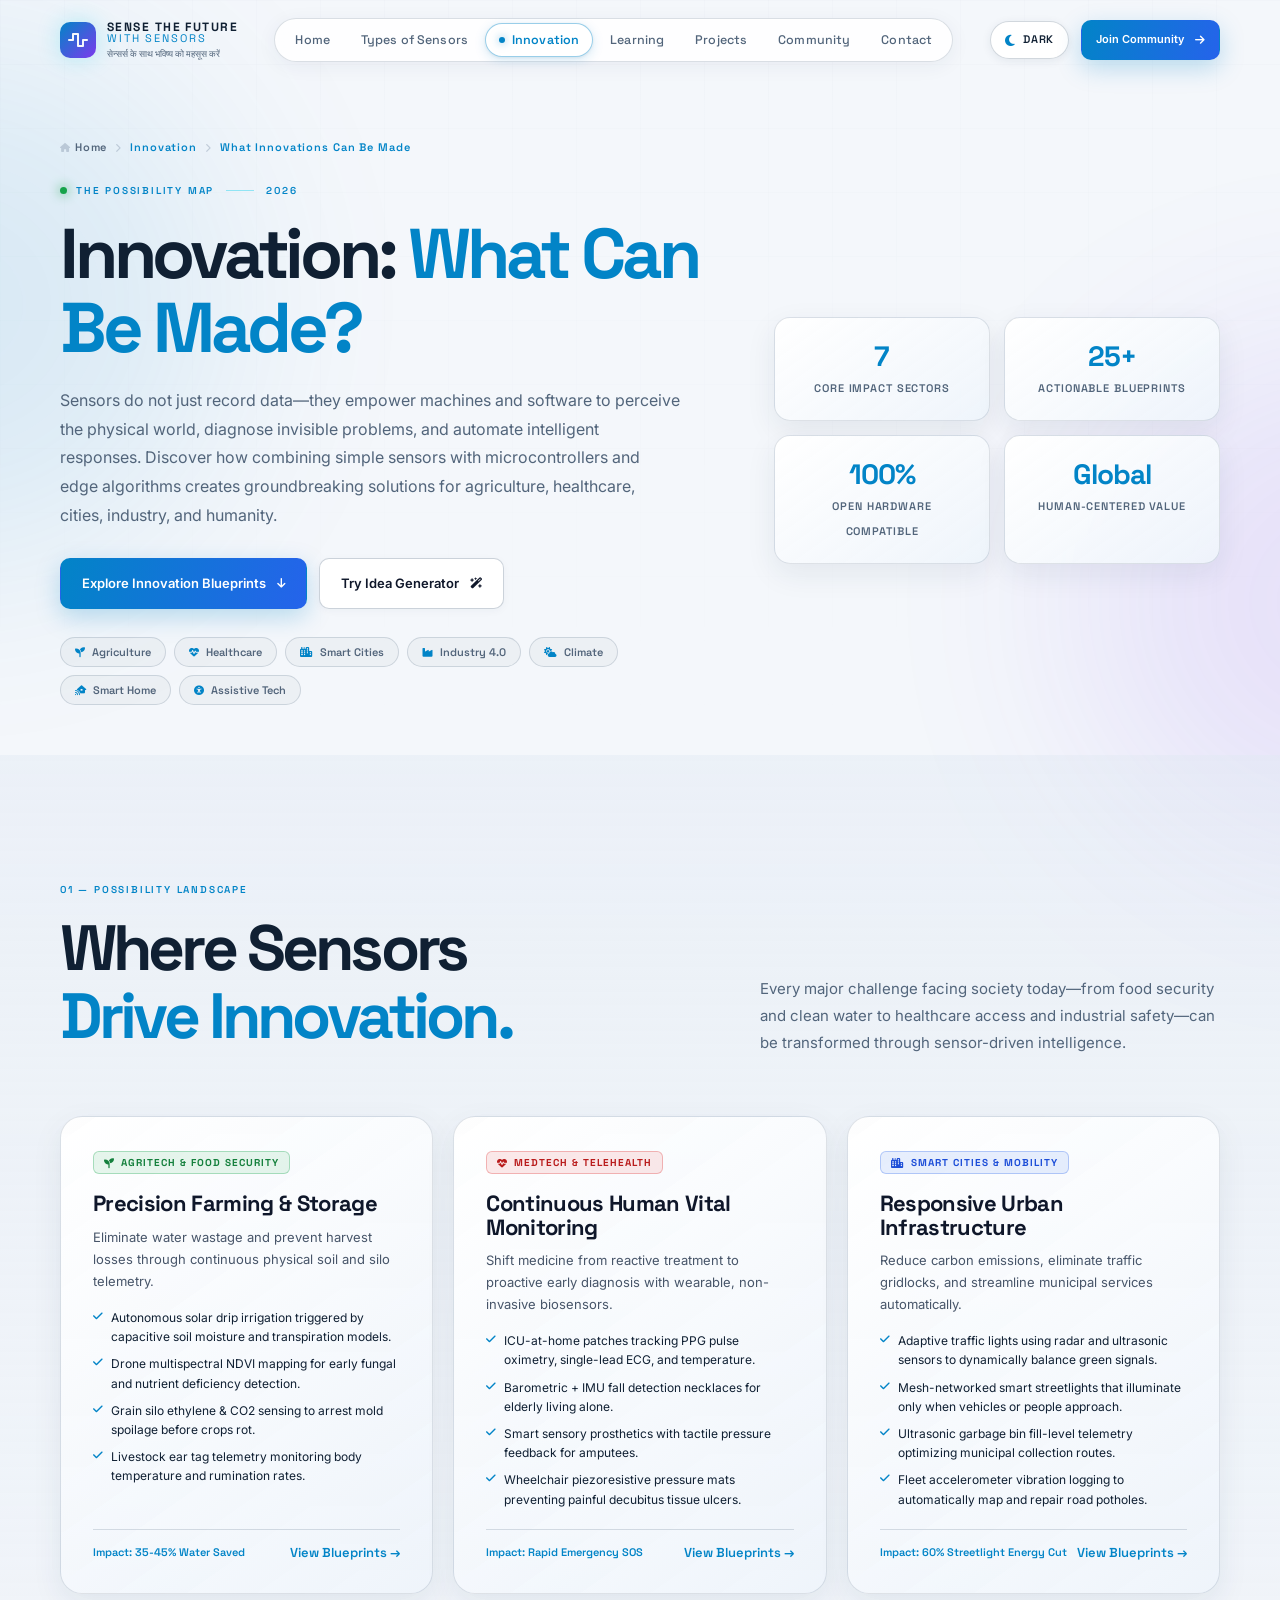
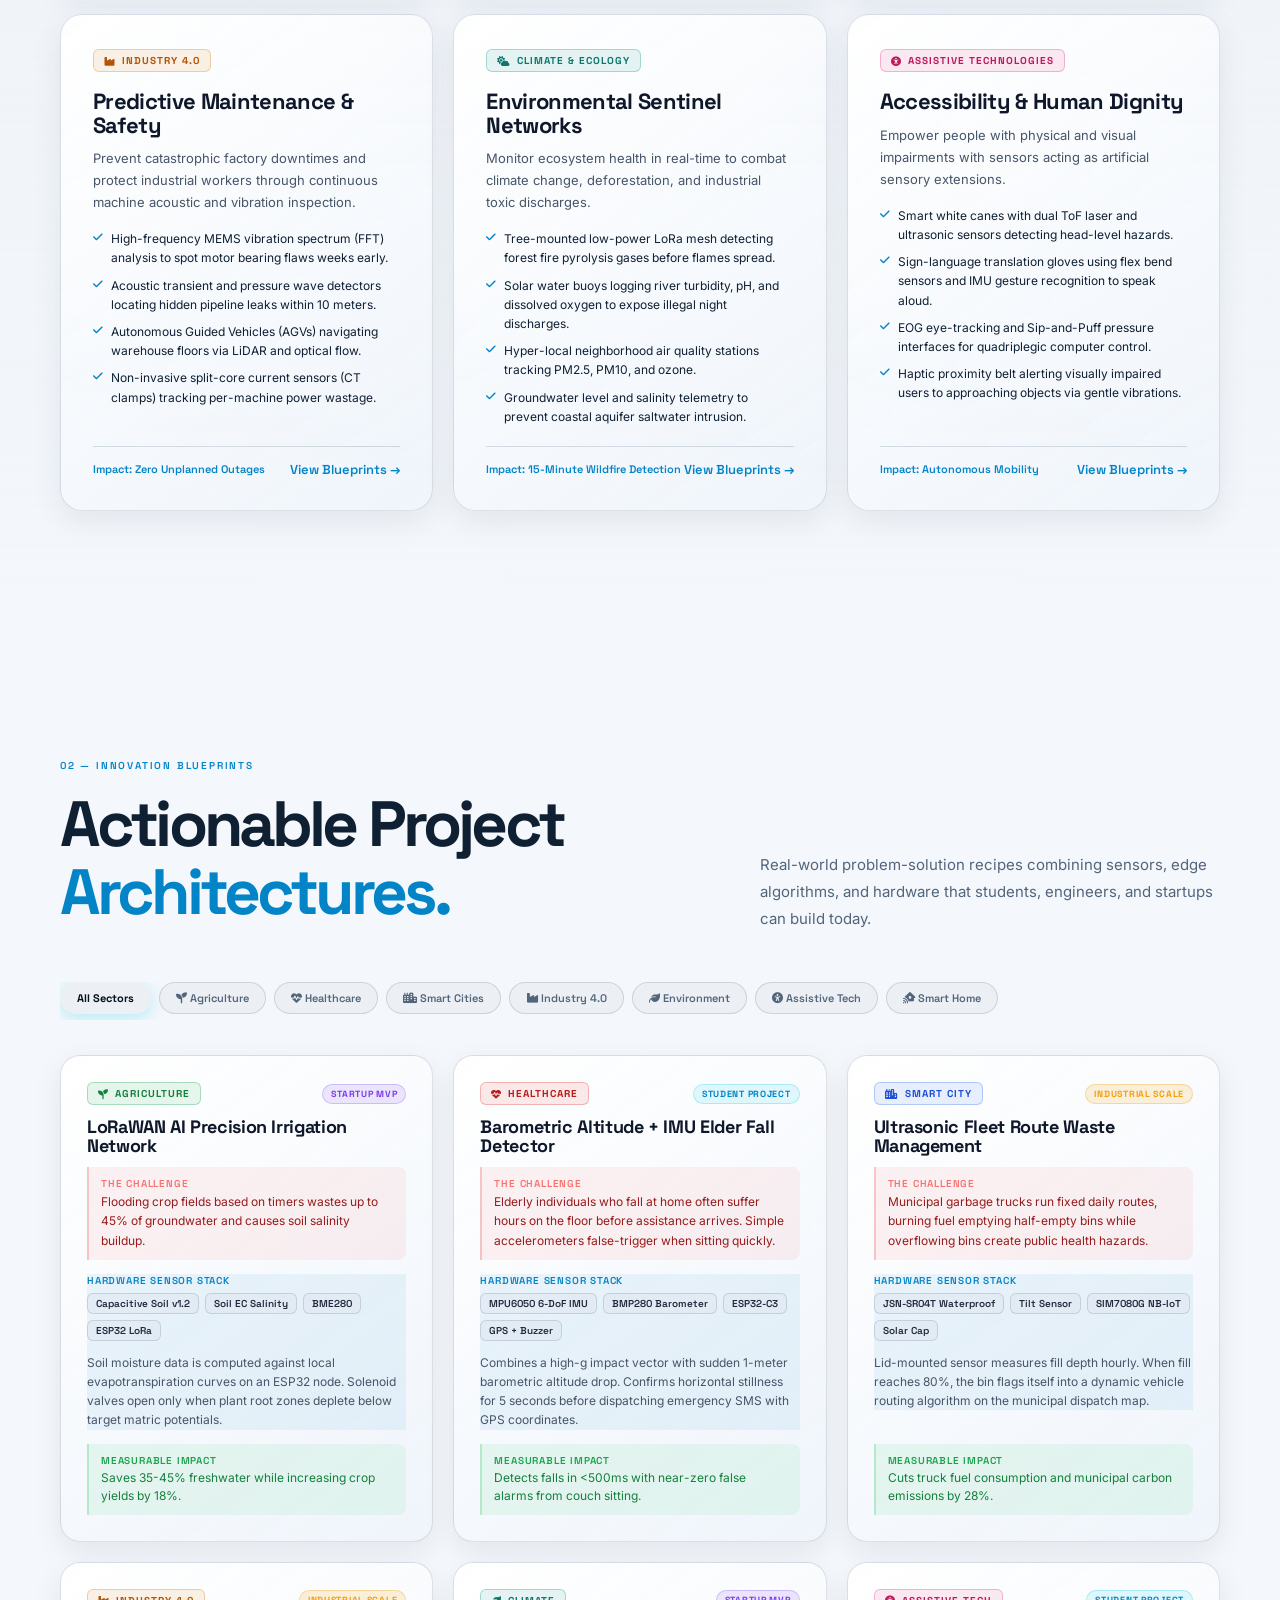
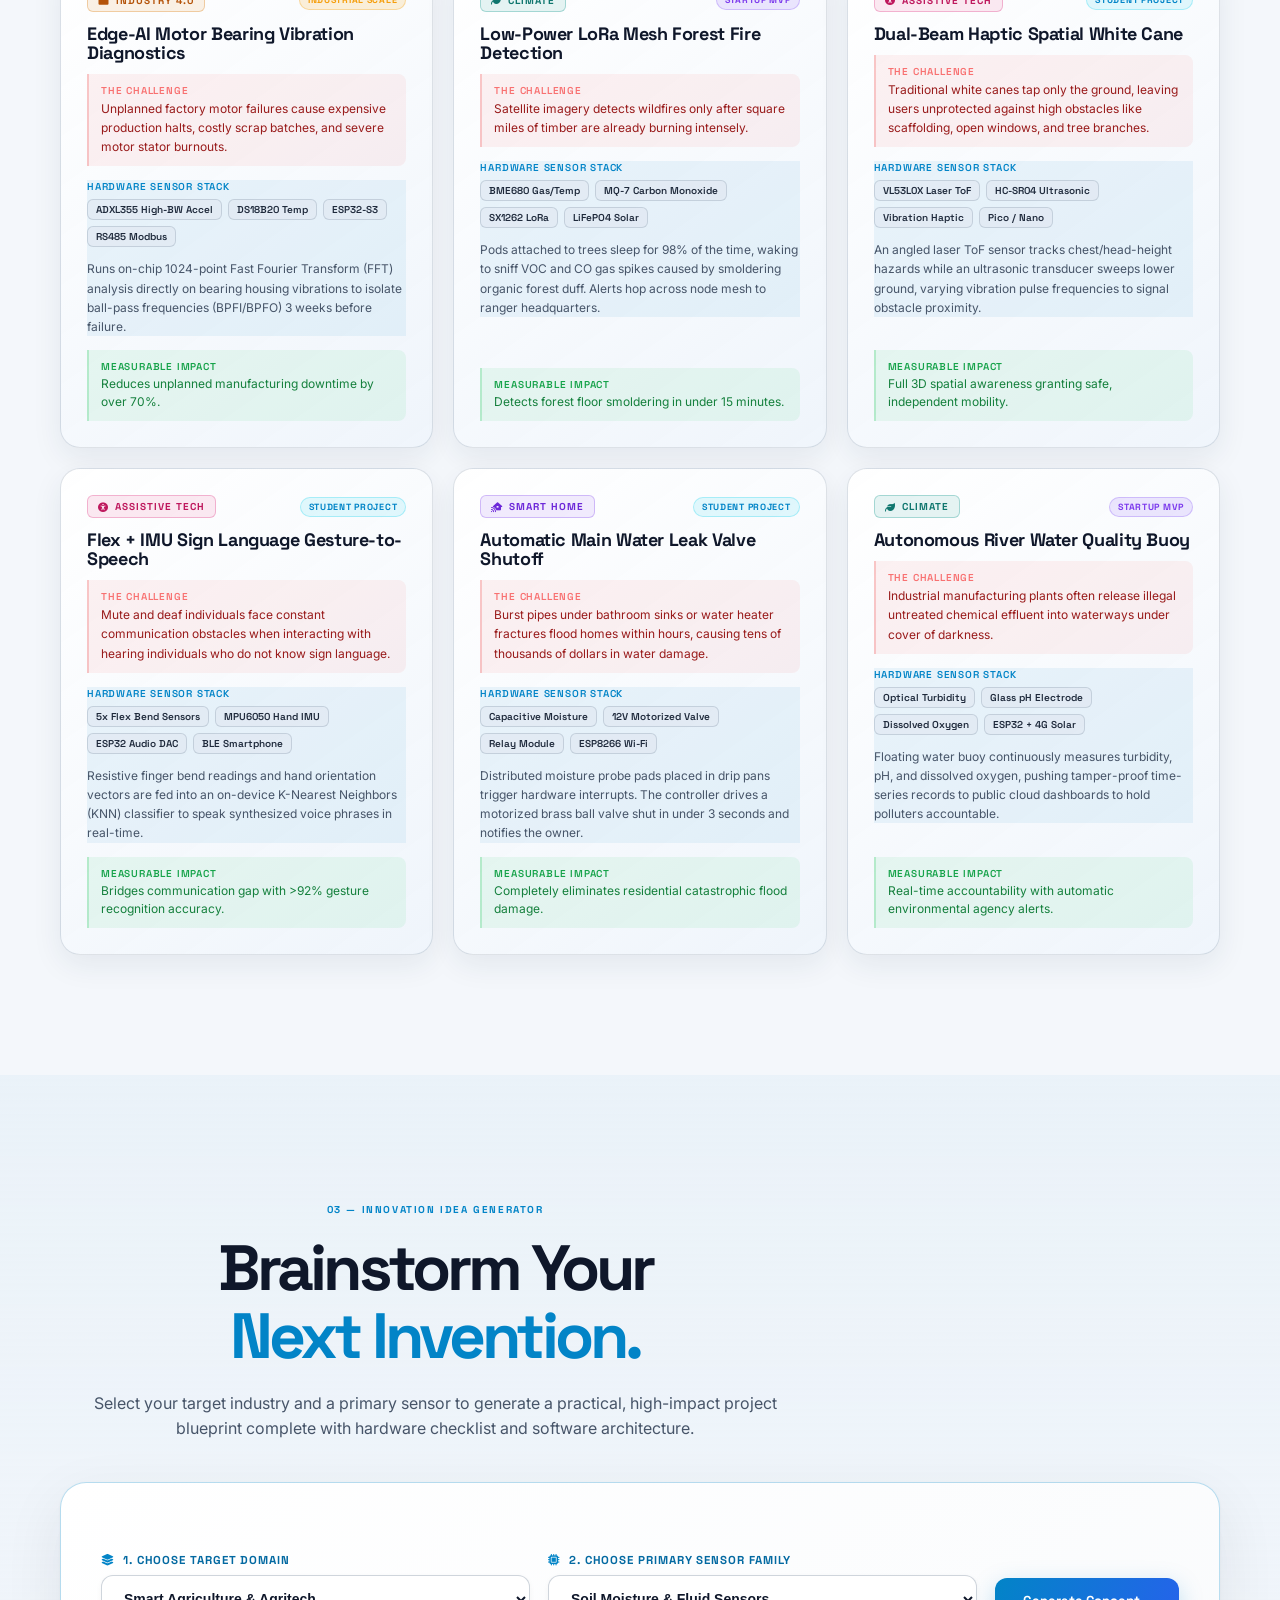
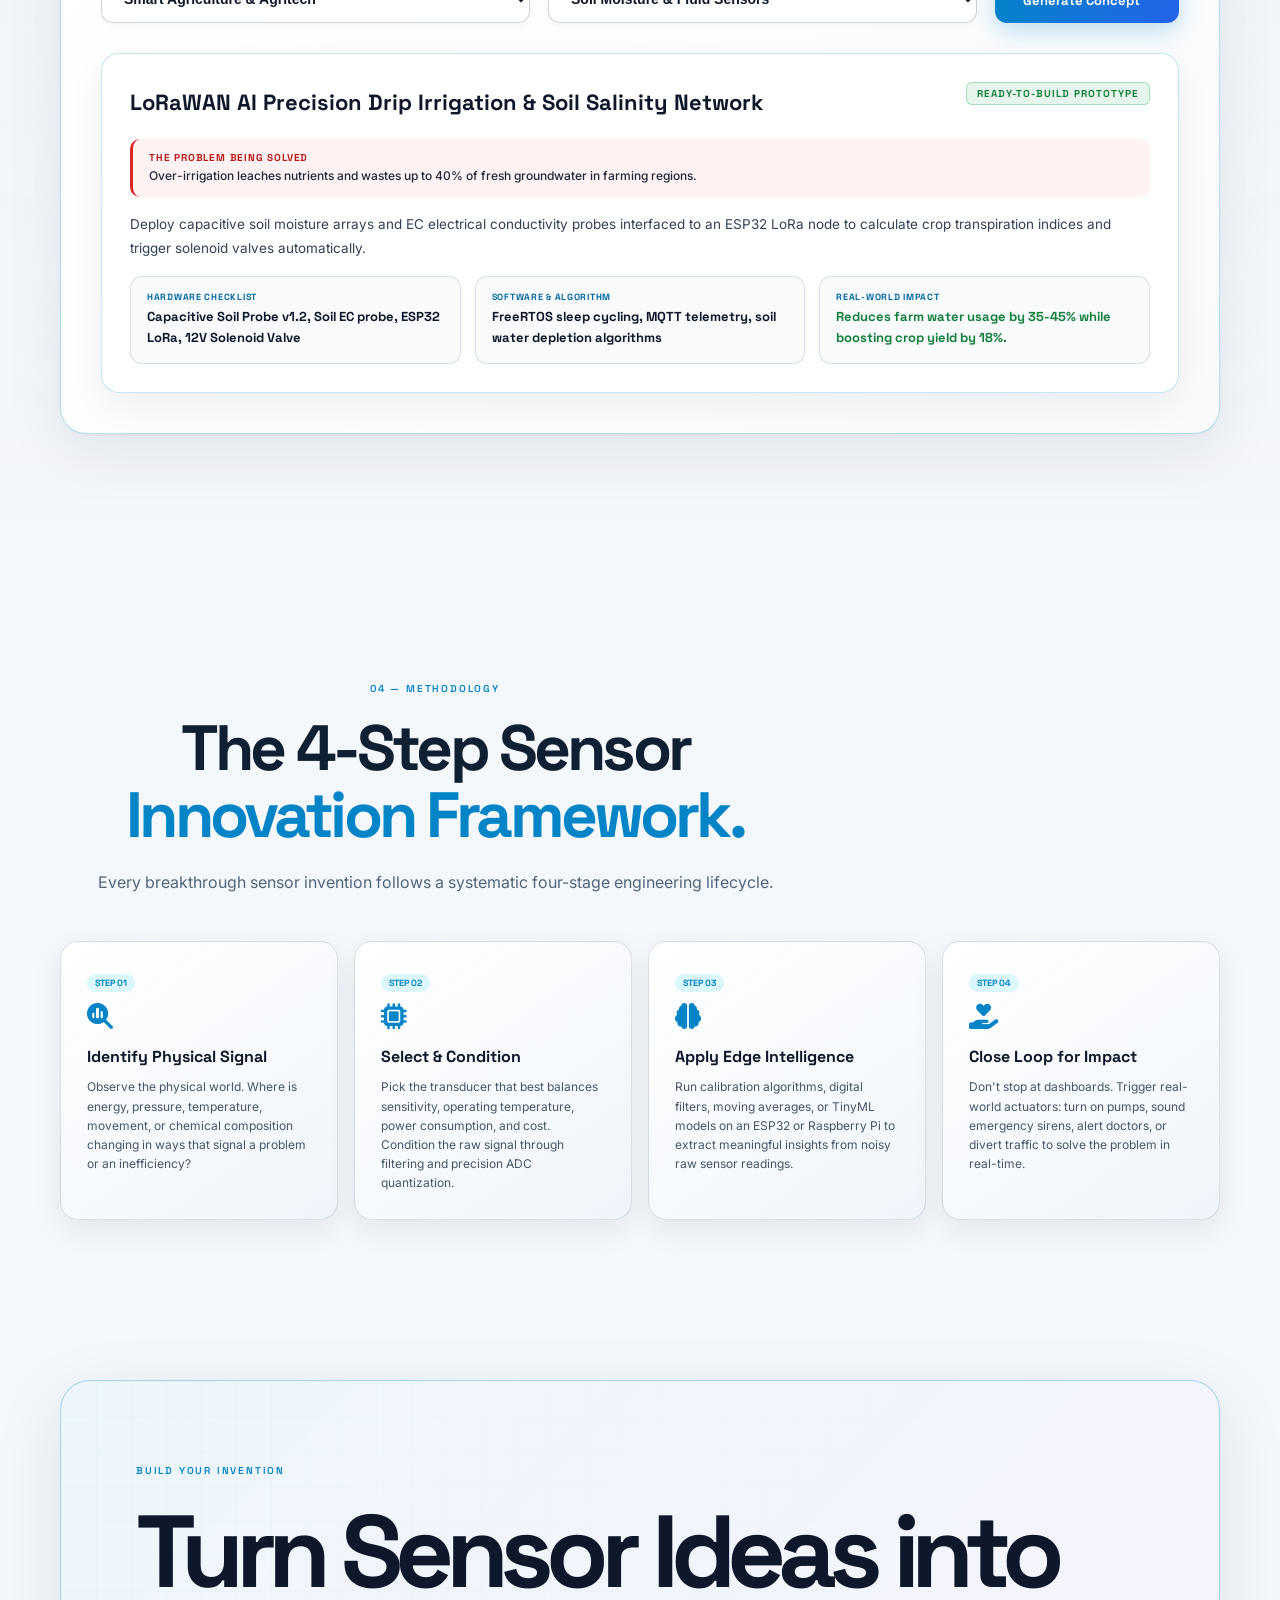
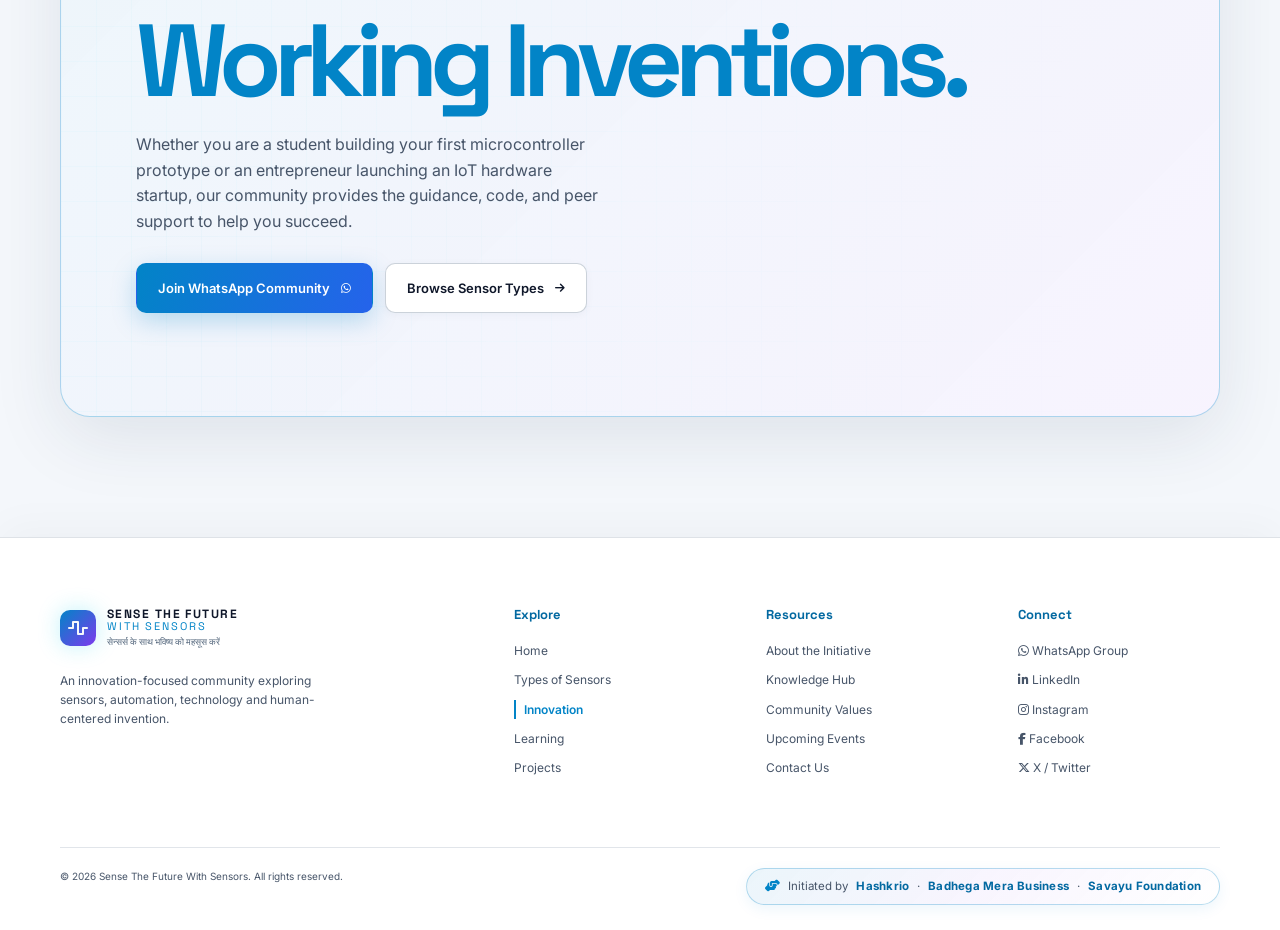
==== commit c348cf3e: "feat(theme): add dual-theme support and badge styling for community initiative" ====
--- a/innovation.html
+++ b/innovation.html
@@ -757,7 +757,7 @@
     </div>
     <div class="container footer-bottom">
       <span>© 2026 Sense The Future With Sensors. All rights reserved.</span>
-      <span>Initiated by <b>Hashkrio</b> · <b>Badhega Mera Business</b> · <b>Savayu Foundation</b></span>
+      <span class="footer-initiative"><i class="fa-solid fa-handshake-angle"></i> Initiated by <b>Hashkrio</b> · <b>Badhega Mera Business</b> · <b>Savayu Foundation</b></span>
     </div>
   </footer>
 
--- a/css/style.css
+++ b/css/style.css
@@ -801,17 +801,10 @@
 html[data-theme="light"] .sector-card,
 html[data-theme="light"] .blueprint-card,
 html[data-theme="light"] .framework-card,
-html[data-theme="light"] .generator-card,
-html[data-theme="light"] .gen-output,
 html[data-theme="light"] .param-card,
 html[data-theme="light"] .trap-card,
-html[data-theme="light"] .calc-container,
-html[data-theme="light"] .calc-result-box,
 html[data-theme="light"] .industry-card,
 html[data-theme="light"] .maker-card,
-html[data-theme="light"] .dissect-box,
-html[data-theme="light"] .dissect-detail-panel,
-html[data-theme="light"] .subsystem-btn,
 html[data-theme="light"] .sensor-modal {
   background: linear-gradient(145deg, rgba(255, 255, 255, 0.98), rgba(238, 244, 251, 0.92)) !important;
   border-color: rgba(71, 95, 122, 0.18) !important;
@@ -1138,7 +1131,6 @@
 /* 11. Chips, Badges & Small Details in Light Mode */
 html[data-theme="light"] .card-chip,
 html[data-theme="light"] .sensor-pill,
-html[data-theme="light"] .gen-output-item,
 html[data-theme="light"] .pinout-list li {
   background: rgba(225, 233, 243, 0.7) !important;
   border-color: rgba(71, 95, 122, 0.2) !important;
@@ -1150,6 +1142,454 @@
 html[data-theme="light"] blockquote {
   color: #0f172a !important;
   border-left-color: #0284c7 !important;
+}
+
+/* ==========================================================================
+   12. SPECIAL INTERACTIVE WORKBENCHES & CARDS IN LIGHT THEME
+   - Innovation Idea Generator ("Brainstorm Your Next Invention" in innovation.html)
+   - Characteristics Calculator ("Interactive Sensor Calculator" in learning.html)
+   - Systems Dissection Tool ("Sensor Systems Dissection" in projects.html)
+   ========================================================================== */
+
+/* A. Section Background & Typography */
+html[data-theme="light"] .generator-section {
+  background: linear-gradient(180deg, rgba(2, 132, 199, 0.04), rgba(238, 244, 251, 0.4) 60%, transparent) !important;
+}
+html[data-theme="light"] .generator-section .centered-heading .eyebrow {
+  color: #0284c7 !important;
+  font-weight: 700 !important;
+  letter-spacing: 0.16em !important;
+}
+html[data-theme="light"] .generator-section .centered-heading h2 {
+  color: #0f172a !important;
+}
+html[data-theme="light"] .generator-section .centered-heading h2 span {
+  color: #0284c7 !important;
+}
+html[data-theme="light"] .generator-section .centered-heading p {
+  color: #475569 !important;
+}
+
+/* B. Brainstorm Your Next Invention Card (.generator-card) */
+html[data-theme="light"] .generator-card {
+  background: linear-gradient(145deg, #ffffff 0%, #f8fafc 100%) !important;
+  border: 1.5px solid rgba(2, 132, 199, 0.28) !important;
+  box-shadow: 0 20px 60px rgba(15, 23, 42, 0.08), 0 1px 3px rgba(0, 0, 0, 0.05) !important;
+  color: #0f172a !important;
+}
+html[data-theme="light"] .gen-field label {
+  color: #0369a1 !important;
+  font-weight: 700 !important;
+  font-size: 11.5px !important;
+  letter-spacing: 0.08em !important;
+}
+html[data-theme="light"] .gen-field label i {
+  color: #0284c7 !important;
+  margin-right: 4px;
+}
+html[data-theme="light"] .gen-select {
+  background: #ffffff !important;
+  border: 1.5px solid rgba(71, 95, 122, 0.26) !important;
+  color: #0f172a !important;
+  font-weight: 600 !important;
+  box-shadow: 0 2px 6px rgba(15, 23, 42, 0.04) !important;
+}
+html[data-theme="light"] .gen-select:focus {
+  border-color: #0284c7 !important;
+  box-shadow: 0 0 0 3px rgba(2, 132, 199, 0.18) !important;
+}
+html[data-theme="light"] .gen-select option {
+  background: #ffffff !important;
+  color: #0f172a !important;
+}
+html[data-theme="light"] .gen-btn {
+  background: linear-gradient(110deg, #0284c7, #2563eb) !important;
+  color: #ffffff !important;
+  font-weight: 700 !important;
+  box-shadow: 0 8px 24px rgba(2, 132, 199, 0.25) !important;
+  border: none !important;
+}
+html[data-theme="light"] .gen-btn:hover {
+  transform: translateY(-2px);
+  box-shadow: 0 12px 30px rgba(2, 132, 199, 0.38) !important;
+  color: #ffffff !important;
+}
+
+/* Inner Generated Idea Output Box */
+html[data-theme="light"] .gen-output {
+  background: #ffffff !important;
+  border: 1.5px solid rgba(2, 132, 199, 0.22) !important;
+  box-shadow: 0 12px 35px rgba(15, 23, 42, 0.06) !important;
+  border-radius: 18px !important;
+}
+html[data-theme="light"] .gen-output-header h3 {
+  color: #0f172a !important;
+  font-weight: 700 !important;
+}
+html[data-theme="light"] .gen-output #gen-solution {
+  color: #334155 !important;
+  font-size: 13.5px !important;
+  line-height: 1.75 !important;
+}
+html[data-theme="light"] .gen-output .challenge-box {
+  background: rgba(239, 68, 68, 0.07) !important;
+  border-left: 3.5px solid #dc2626 !important;
+  border-radius: 10px !important;
+  padding: 12px 16px !important;
+}
+html[data-theme="light"] .gen-output .challenge-box strong {
+  color: #b91c1c !important;
+  font-weight: 700 !important;
+  letter-spacing: 0.08em !important;
+}
+html[data-theme="light"] .gen-output .challenge-box span {
+  color: #1e293b !important;
+  font-weight: 500 !important;
+}
+html[data-theme="light"] .gen-output .gen-output-item {
+  background: #f8fafc !important;
+  border: 1.5px solid rgba(71, 95, 122, 0.16) !important;
+  border-radius: 12px !important;
+  box-shadow: 0 2px 6px rgba(15, 23, 42, 0.03) !important;
+  padding: 14px 16px !important;
+}
+html[data-theme="light"] .gen-output .gen-output-item span {
+  color: #0369a1 !important;
+  font-weight: 700 !important;
+  letter-spacing: 0.08em !important;
+}
+html[data-theme="light"] .gen-output .gen-output-item strong {
+  color: #0f172a !important;
+  font-weight: 700 !important;
+}
+html[data-theme="light"] .gen-output .gen-output-item #gen-impact {
+  color: #15803d !important;
+  font-weight: 700 !important;
+}
+
+/* C. Interactive Sensor Characteristics Calculator (.calc-container) */
+html[data-theme="light"] .calc-container {
+  background: linear-gradient(145deg, #ffffff 0%, #f8fafc 100%) !important;
+  border: 1.5px solid rgba(2, 132, 199, 0.28) !important;
+  box-shadow: 0 20px 60px rgba(15, 23, 42, 0.08), 0 1px 3px rgba(0, 0, 0, 0.05) !important;
+  color: #0f172a !important;
+}
+html[data-theme="light"] .calc-tabs {
+  border-bottom: 1.5px solid rgba(71, 95, 122, 0.18) !important;
+}
+html[data-theme="light"] .calc-tab-btn {
+  background: #f1f5f9 !important;
+  border: 1.5px solid rgba(71, 95, 122, 0.22) !important;
+  color: #334155 !important;
+  font-weight: 600 !important;
+  transition: all 0.2s ease !important;
+}
+html[data-theme="light"] .calc-tab-btn:hover {
+  background: #e2e8f0 !important;
+  color: #0284c7 !important;
+  border-color: #0284c7 !important;
+}
+html[data-theme="light"] .calc-tab-btn.active {
+  background: linear-gradient(110deg, #0284c7, #2563eb) !important;
+  color: #ffffff !important;
+  border-color: transparent !important;
+  font-weight: 700 !important;
+  box-shadow: 0 4px 16px rgba(2, 132, 199, 0.35) !important;
+}
+html[data-theme="light"] .calc-field label {
+  color: #0369a1 !important;
+  font-weight: 700 !important;
+  font-size: 11.5px !important;
+  letter-spacing: 0.08em !important;
+}
+html[data-theme="light"] .calc-field input,
+html[data-theme="light"] .calc-field select {
+  background: #ffffff !important;
+  border: 1.5px solid rgba(71, 95, 122, 0.24) !important;
+  color: #0f172a !important;
+  font-weight: 600 !important;
+  box-shadow: 0 2px 6px rgba(15, 23, 42, 0.04) !important;
+}
+html[data-theme="light"] .calc-field input:focus,
+html[data-theme="light"] .calc-field select:focus {
+  border-color: #0284c7 !important;
+  box-shadow: 0 0 0 3px rgba(2, 132, 199, 0.18) !important;
+}
+html[data-theme="light"] .calc-field select option {
+  background: #ffffff !important;
+  color: #0f172a !important;
+}
+html[data-theme="light"] .calc-field small {
+  color: #64748b !important;
+  font-weight: 500 !important;
+}
+
+/* Inner Calc Result Box */
+html[data-theme="light"] .calc-result-box {
+  background: #ffffff !important;
+  border: 1.5px solid rgba(2, 132, 199, 0.22) !important;
+  box-shadow: 0 12px 35px rgba(15, 23, 42, 0.06) !important;
+  border-radius: 18px !important;
+}
+html[data-theme="light"] .calc-result-box h4 {
+  color: #0f172a !important;
+  font-weight: 700 !important;
+}
+html[data-theme="light"] .res-highlight {
+  background: linear-gradient(145deg, #e0f2fe, #f0f9ff) !important;
+  border: 1.5px solid rgba(2, 132, 199, 0.35) !important;
+  box-shadow: 0 4px 14px rgba(2, 132, 199, 0.1) !important;
+}
+html[data-theme="light"] .res-highlight span {
+  color: #0369a1 !important;
+  font-weight: 700 !important;
+}
+html[data-theme="light"] .res-highlight strong {
+  color: #0284c7 !important;
+  font-weight: 800 !important;
+}
+html[data-theme="light"] .res-breakdown {
+  color: #475569 !important;
+}
+html[data-theme="light"] .res-breakdown li {
+  border-bottom: 1px solid rgba(71, 95, 122, 0.16) !important;
+}
+html[data-theme="light"] .res-breakdown li span {
+  color: #475569 !important;
+  font-weight: 500 !important;
+}
+html[data-theme="light"] .res-breakdown li strong {
+  color: #0f172a !important;
+  font-weight: 700 !important;
+}
+
+/* D. Interactive Industrial Systems Dissection Widget (.dissect-box) */
+html[data-theme="light"] .dissect-box {
+  background: linear-gradient(145deg, #ffffff 0%, #f8fafc 100%) !important;
+  border: 1.5px solid rgba(2, 132, 199, 0.28) !important;
+  box-shadow: 0 20px 60px rgba(15, 23, 42, 0.08) !important;
+  color: #0f172a !important;
+}
+html[data-theme="light"] .dissect-system-tabs {
+  border-bottom: 1.5px solid rgba(71, 95, 122, 0.18) !important;
+}
+html[data-theme="light"] .dissect-sys-btn {
+  background: #f1f5f9 !important;
+  border: 1.5px solid rgba(71, 95, 122, 0.22) !important;
+  color: #334155 !important;
+  font-weight: 600 !important;
+}
+html[data-theme="light"] .dissect-sys-btn:hover {
+  background: #e2e8f0 !important;
+  color: #0284c7 !important;
+  border-color: #0284c7 !important;
+}
+html[data-theme="light"] .dissect-sys-btn.active {
+  background: linear-gradient(110deg, #0284c7, #2563eb) !important;
+  color: #ffffff !important;
+  border-color: transparent !important;
+  font-weight: 700 !important;
+  box-shadow: 0 4px 16px rgba(2, 132, 199, 0.35) !important;
+}
+html[data-theme="light"] .subsystem-btn {
+  background: #f8fafc !important;
+  border: 1.5px solid rgba(71, 95, 122, 0.2) !important;
+  color: #0f172a !important;
+  font-weight: 600 !important;
+}
+html[data-theme="light"] .subsystem-btn:hover {
+  border-color: #0284c7 !important;
+  background: #f0f9ff !important;
+  color: #0284c7 !important;
+}
+html[data-theme="light"] .subsystem-btn.active {
+  background: #e0f2fe !important;
+  border-color: #0284c7 !important;
+  color: #0369a1 !important;
+  font-weight: 700 !important;
+}
+html[data-theme="light"] .subsystem-btn i {
+  color: #0284c7 !important;
+}
+html[data-theme="light"] .dissect-detail-panel {
+  background: #ffffff !important;
+  border: 1.5px solid rgba(2, 132, 199, 0.22) !important;
+  box-shadow: 0 10px 30px rgba(15, 23, 42, 0.06) !important;
+}
+html[data-theme="light"] .dissect-detail-header h3 {
+  color: #0f172a !important;
+  font-weight: 700 !important;
+}
+
+/* E. Sector Badges & Industry Chips Contrast in Light Theme */
+html[data-theme="light"] .badge-agri,
+html[data-theme="light"] .badge-defense {
+  background: rgba(22, 163, 74, 0.1) !important;
+  color: #15803d !important;
+  border-color: rgba(22, 163, 74, 0.3) !important;
+  font-weight: 700 !important;
+}
+html[data-theme="light"] .badge-health,
+html[data-theme="light"] .badge-auto {
+  background: rgba(220, 38, 38, 0.1) !important;
+  color: #b91c1c !important;
+  border-color: rgba(220, 38, 38, 0.28) !important;
+  font-weight: 700 !important;
+}
+html[data-theme="light"] .badge-city,
+html[data-theme="light"] .badge-aero {
+  background: rgba(37, 99, 235, 0.1) !important;
+  color: #1d4ed8 !important;
+  border-color: rgba(37, 99, 235, 0.28) !important;
+  font-weight: 700 !important;
+}
+html[data-theme="light"] .badge-industry,
+html[data-theme="light"] .badge-power {
+  background: rgba(217, 119, 6, 0.1) !important;
+  color: #b45309 !important;
+  border-color: rgba(217, 119, 6, 0.3) !important;
+  font-weight: 700 !important;
+}
+html[data-theme="light"] .badge-eco,
+html[data-theme="light"] .badge-space {
+  background: rgba(13, 148, 136, 0.1) !important;
+  color: #0f766e !important;
+  border-color: rgba(13, 148, 136, 0.3) !important;
+  font-weight: 700 !important;
+}
+html[data-theme="light"] .badge-home,
+html[data-theme="light"] .badge-appliances {
+  background: rgba(124, 58, 237, 0.1) !important;
+  color: #6d28d9 !important;
+  border-color: rgba(124, 58, 237, 0.28) !important;
+  font-weight: 700 !important;
+}
+html[data-theme="light"] .badge-assist,
+html[data-theme="light"] .badge-mobile {
+  background: rgba(219, 39, 119, 0.1) !important;
+  color: #be185d !important;
+  border-color: rgba(219, 39, 119, 0.28) !important;
+  font-weight: 700 !important;
+}
+html[data-theme="light"] .crit-badge.crit-safety {
+  background: rgba(220, 38, 38, 0.1) !important;
+  color: #b91c1c !important;
+  border-color: rgba(220, 38, 38, 0.3) !important;
+}
+html[data-theme="light"] .crit-badge.crit-mission {
+  background: rgba(217, 119, 6, 0.1) !important;
+  color: #b45309 !important;
+  border-color: rgba(217, 119, 6, 0.3) !important;
+}
+html[data-theme="light"] .crit-badge.crit-comfort {
+  background: rgba(2, 132, 199, 0.1) !important;
+  color: #0369a1 !important;
+  border-color: rgba(2, 132, 199, 0.3) !important;
+}
+
+/* F. Community Initiative & Footer Contrast in Both Themes */
+.footer-initiative {
+  display: inline-flex;
+  align-items: center;
+  flex-wrap: wrap;
+  gap: 8px;
+  padding: 8px 18px;
+  border-radius: 999px;
+  background: radial-gradient(circle at 10% 50%, rgba(34, 211, 238, 0.12), transparent 80%), rgba(12, 23, 40, 0.85);
+  border: 1px solid rgba(34, 211, 238, 0.3);
+  color: var(--muted);
+  font-size: 11.5px;
+  box-shadow: 0 4px 20px rgba(0, 0, 0, 0.25);
+  transition: all 0.25s ease;
+}
+.footer-initiative i {
+  color: var(--cyan);
+  font-size: 12px;
+}
+.footer-initiative b,
+.footer-bottom b {
+  color: var(--cyan);
+  font-weight: 700;
+  letter-spacing: 0.02em;
+}
+.footer-initiative:hover {
+  border-color: rgba(34, 211, 238, 0.6);
+  box-shadow: 0 0 25px rgba(34, 211, 238, 0.2);
+  transform: translateY(-1px);
+}
+
+/* Footer & Initiative in Light Theme */
+html[data-theme="light"] .site-footer {
+  background: #ffffff !important;
+  border-top: 1.5px solid rgba(71, 95, 122, 0.18) !important;
+  box-shadow: 0 -10px 40px rgba(15, 23, 42, 0.03) !important;
+}
+html[data-theme="light"] .footer-brand strong {
+  color: #0f172a !important;
+}
+html[data-theme="light"] .footer-brand p {
+  color: #475569 !important;
+}
+html[data-theme="light"] .footer-grid h3 {
+  color: #0369a1 !important;
+  font-weight: 700 !important;
+}
+html[data-theme="light"] .footer-grid a {
+  color: #475569 !important;
+}
+html[data-theme="light"] .footer-grid a:hover {
+  color: #0284c7 !important;
+}
+html[data-theme="light"] .footer-bottom {
+  border-top: 1px solid rgba(71, 95, 122, 0.16) !important;
+  color: #475569 !important;
+}
+html[data-theme="light"] .footer-bottom span {
+  color: #475569 !important;
+}
+html[data-theme="light"] .footer-bottom b {
+  color: #0284c7 !important;
+  font-weight: 700 !important;
+}
+html[data-theme="light"] .footer-initiative {
+  background: linear-gradient(135deg, rgba(2, 132, 199, 0.08), rgba(124, 58, 237, 0.05), #ffffff) !important;
+  border: 1.5px solid rgba(2, 132, 199, 0.28) !important;
+  color: #334155 !important;
+  box-shadow: 0 4px 14px rgba(2, 132, 199, 0.08) !important;
+}
+html[data-theme="light"] .footer-initiative i {
+  color: #0284c7 !important;
+}
+html[data-theme="light"] .footer-initiative b {
+  color: #0369a1 !important;
+  font-weight: 700 !important;
+}
+html[data-theme="light"] .footer-initiative:hover {
+  background: linear-gradient(135deg, rgba(2, 132, 199, 0.14), rgba(124, 58, 237, 0.08), #ffffff) !important;
+  border-color: #0284c7 !important;
+  box-shadow: 0 6px 20px rgba(2, 132, 199, 0.16) !important;
+  transform: translateY(-2px);
+}
+
+/* Partner Cards on index.html in Light Theme */
+html[data-theme="light"] .partner {
+  background: #ffffff !important;
+  border: 1.5px solid rgba(71, 95, 122, 0.18) !important;
+  box-shadow: 0 4px 15px rgba(15, 23, 42, 0.04) !important;
+}
+html[data-theme="light"] .partner:hover {
+  border-color: #0284c7 !important;
+  box-shadow: 0 10px 30px rgba(2, 132, 199, 0.12) !important;
+  transform: translateY(-4px);
+}
+html[data-theme="light"] .partner span {
+  color: #ffffff !important;
+  background: linear-gradient(135deg, #0284c7, #7c3aed) !important;
+  box-shadow: 0 4px 12px rgba(2, 132, 199, 0.25) !important;
+}
+html[data-theme="light"] .partner strong {
+  color: #0f172a !important;
+  font-weight: 700 !important;
 }
 
 /* ==========================================================================
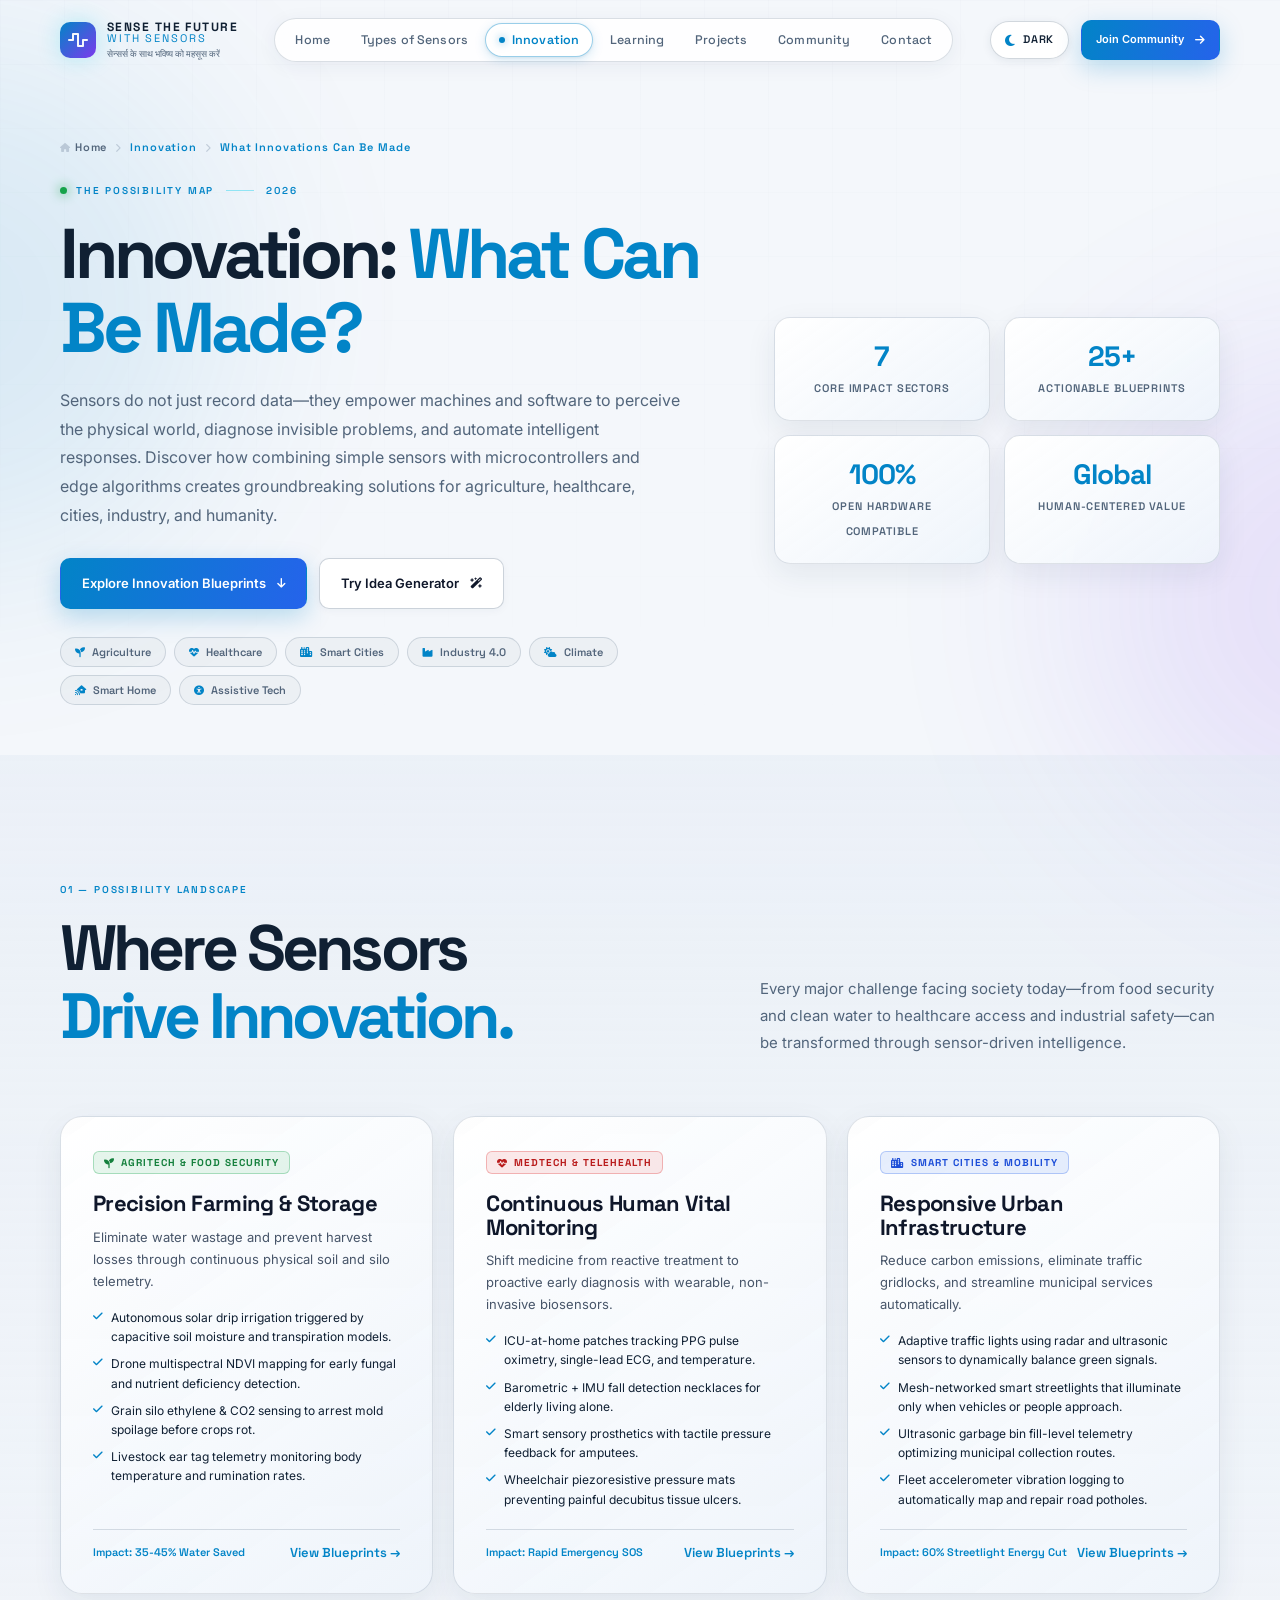
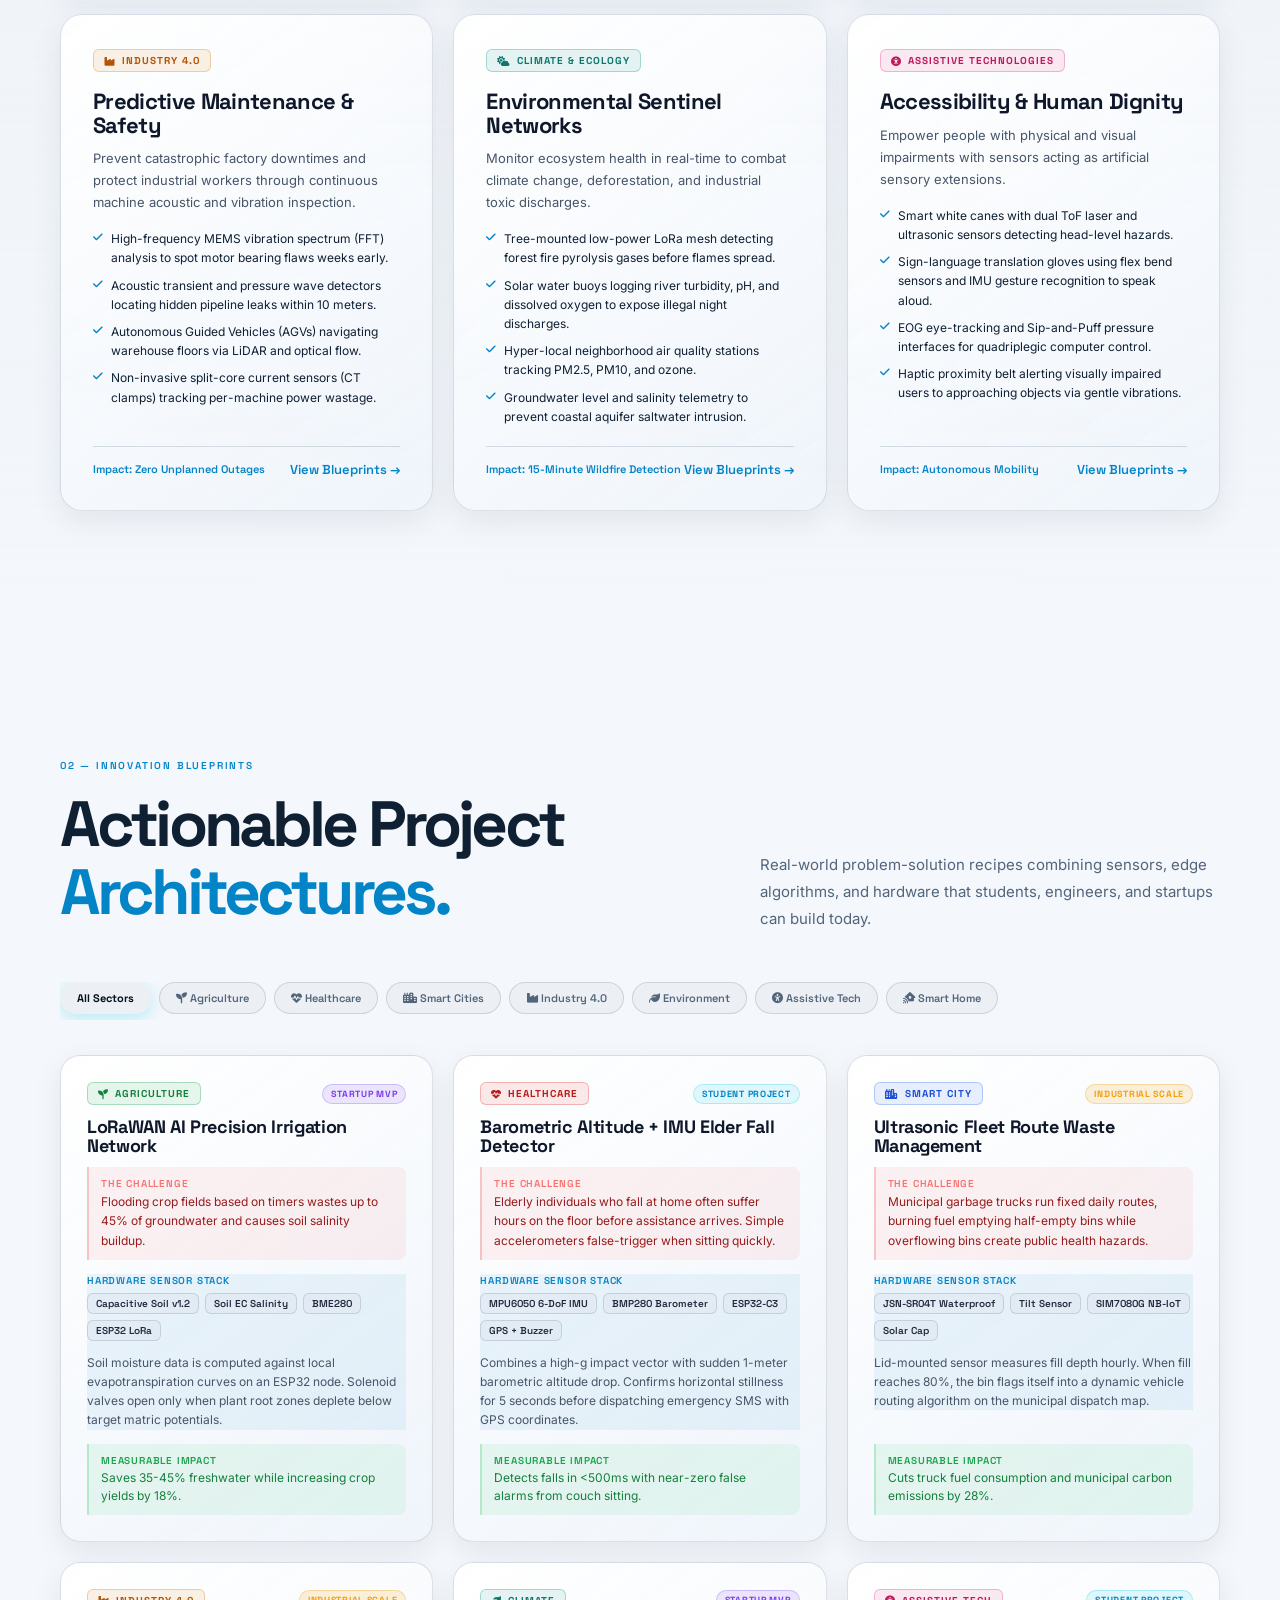
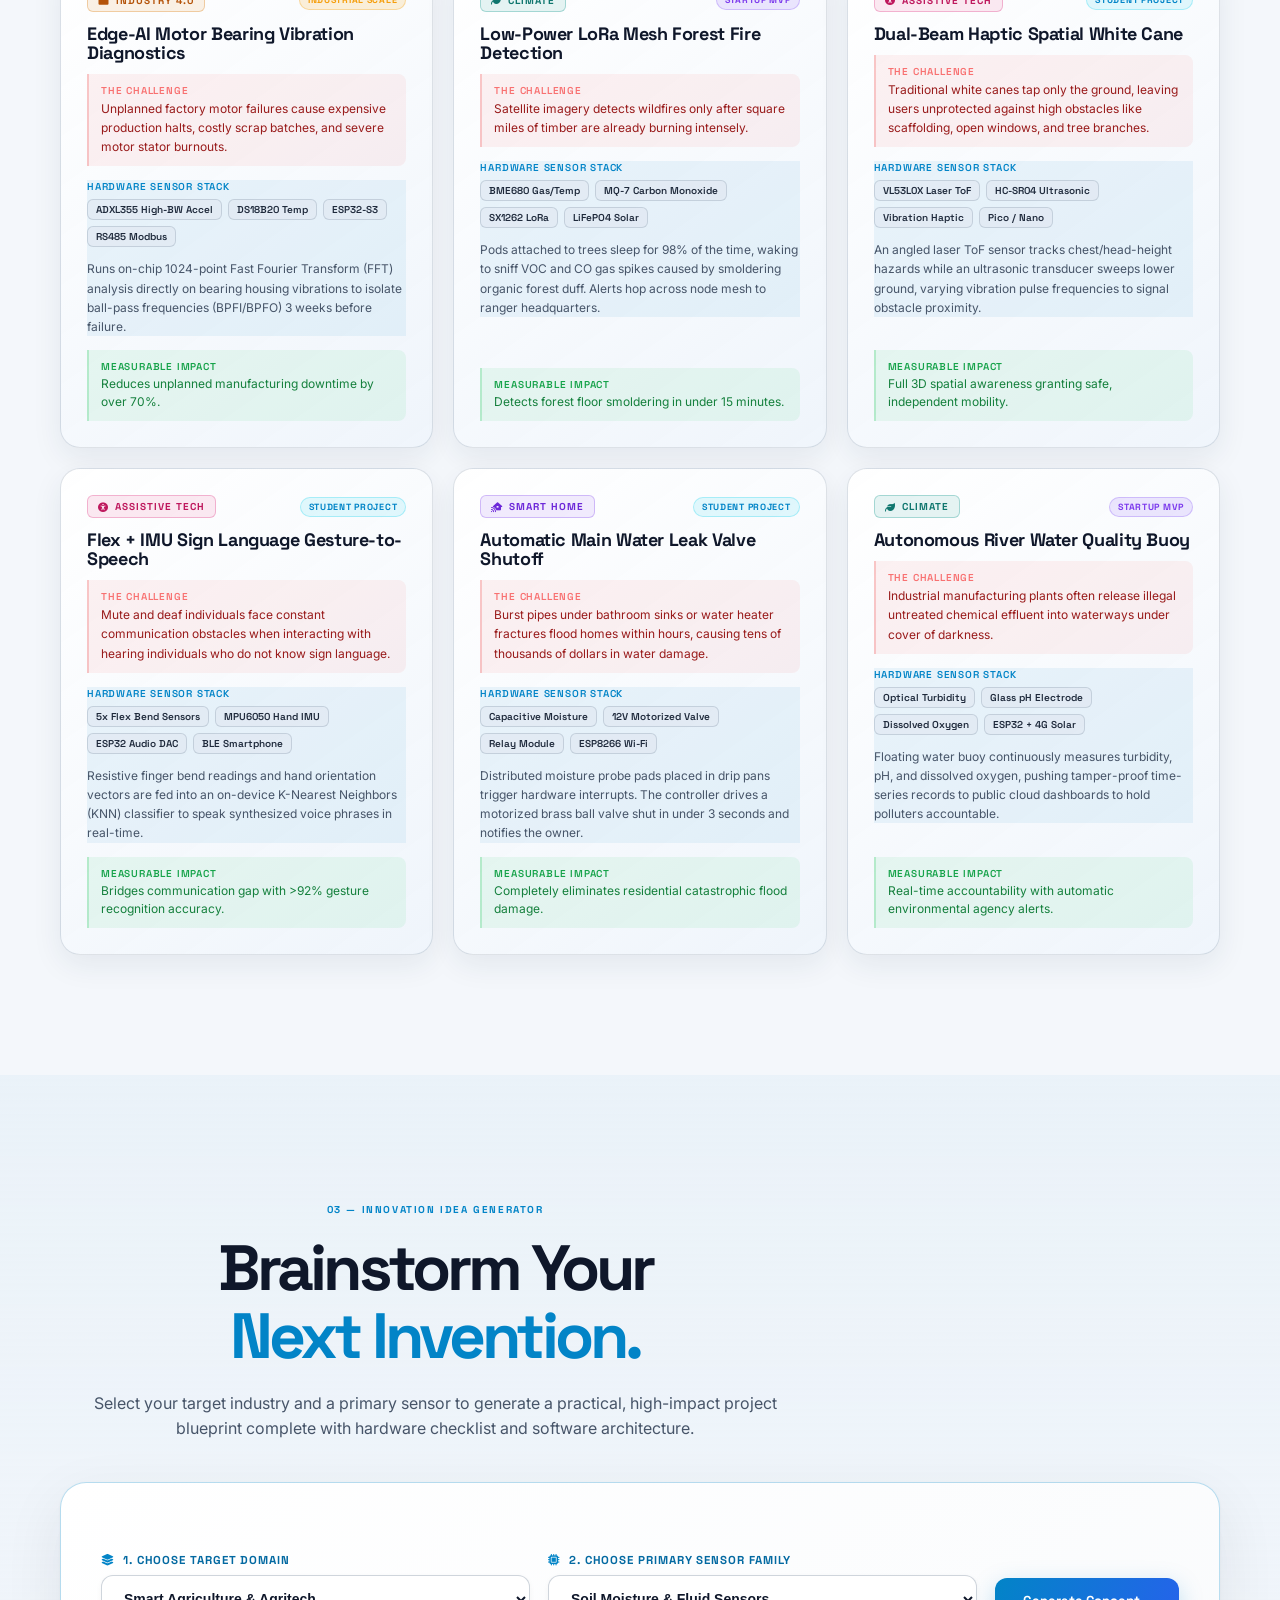
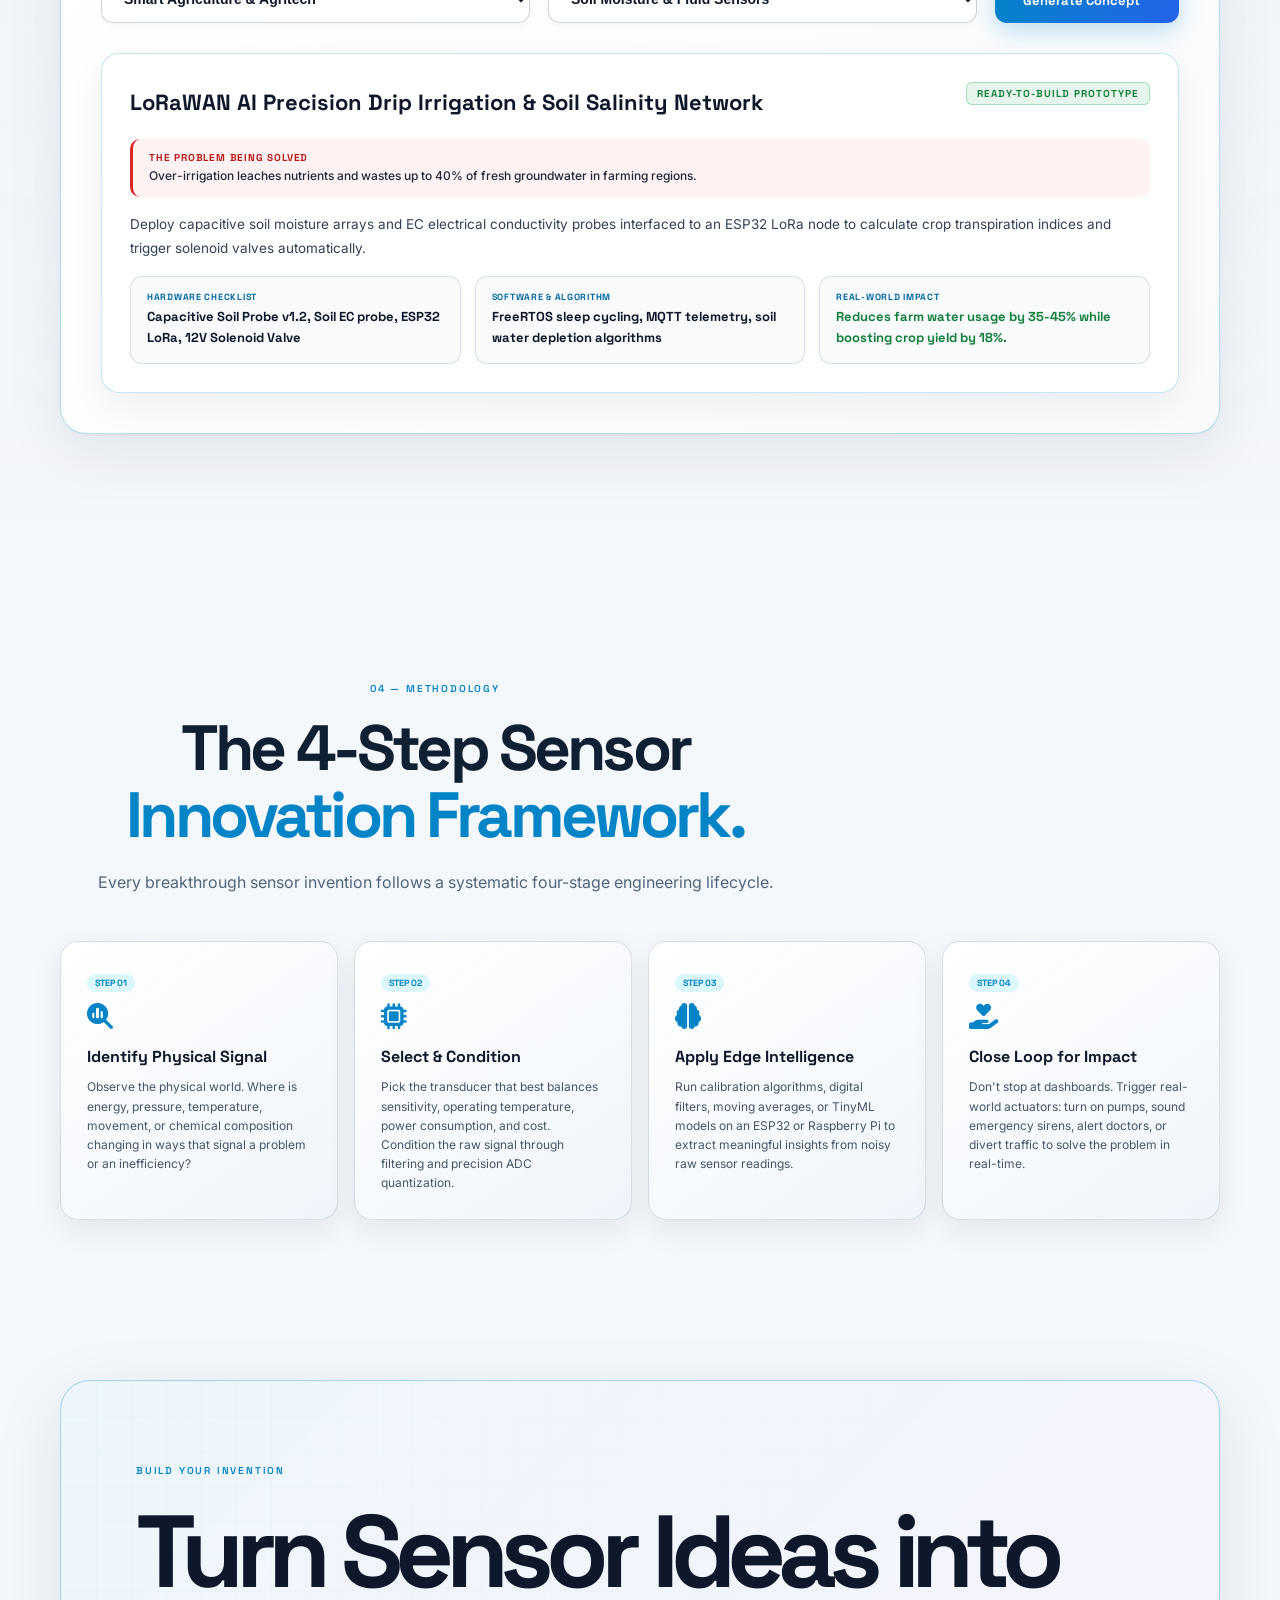
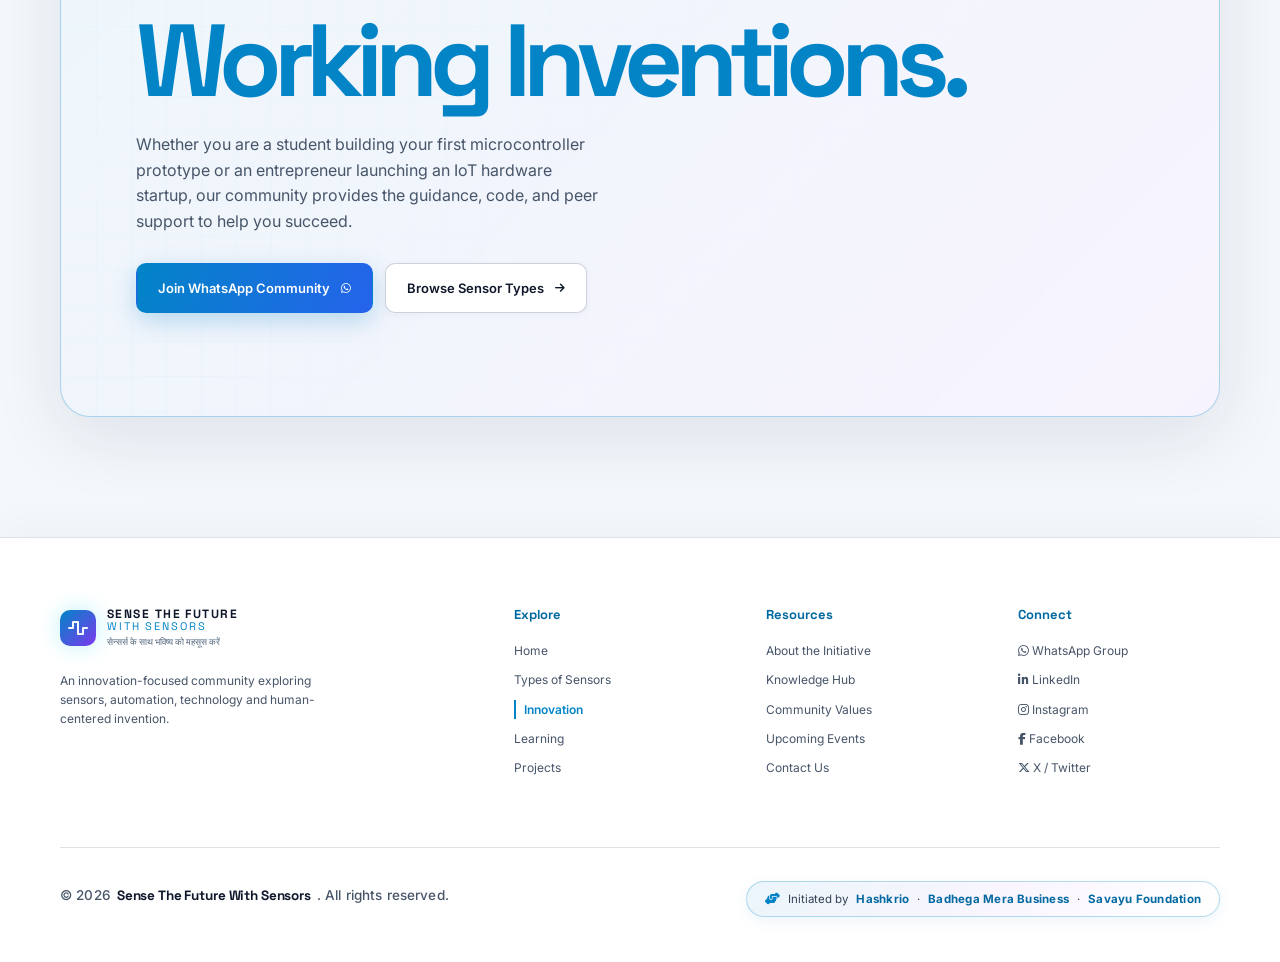
==== commit 576e0d04: "style(footer): enhance copyright notice styling and responsive alignment" ====
--- a/innovation.html
+++ b/innovation.html
@@ -756,7 +756,7 @@
       </div>
     </div>
     <div class="container footer-bottom">
-      <span>© 2026 Sense The Future With Sensors. All rights reserved.</span>
+      <p class="footer-copy">© 2026 <strong>Sense The Future With Sensors</strong>. All rights reserved.</p>
       <span class="footer-initiative"><i class="fa-solid fa-handshake-angle"></i> Initiated by <b>Hashkrio</b> · <b>Badhega Mera Business</b> · <b>Savayu Foundation</b></span>
     </div>
   </footer>
--- a/css/style.css
+++ b/css/style.css
@@ -1488,34 +1488,64 @@
 }
 
 /* F. Community Initiative & Footer Contrast in Both Themes */
+.footer-bottom {
+  display: flex !important;
+  align-items: center !important;
+  justify-content: space-between !important;
+  flex-wrap: wrap !important;
+  gap: 20px !important;
+  border-top: 1px solid var(--line) !important;
+  margin-top: 60px !important;
+  padding-top: 26px !important;
+  padding-bottom: 26px !important;
+}
+
+.footer-copy {
+  margin: 0 !important;
+  font-size: 13.5px !important;
+  line-height: 1.6 !important;
+  color: var(--muted) !important;
+  font-weight: 500 !important;
+  letter-spacing: 0.01em !important;
+  display: inline-flex !important;
+  align-items: center !important;
+  gap: 6px !important;
+}
+.footer-copy strong {
+  color: #f8fafc !important;
+  font-family: "Space Grotesk", sans-serif !important;
+  font-weight: 600 !important;
+  letter-spacing: -0.01em !important;
+}
+
 .footer-initiative {
-  display: inline-flex;
-  align-items: center;
-  flex-wrap: wrap;
-  gap: 8px;
-  padding: 8px 18px;
-  border-radius: 999px;
-  background: radial-gradient(circle at 10% 50%, rgba(34, 211, 238, 0.12), transparent 80%), rgba(12, 23, 40, 0.85);
-  border: 1px solid rgba(34, 211, 238, 0.3);
-  color: var(--muted);
-  font-size: 11.5px;
-  box-shadow: 0 4px 20px rgba(0, 0, 0, 0.25);
-  transition: all 0.25s ease;
+  display: inline-flex !important;
+  align-items: center !important;
+  flex-wrap: wrap !important;
+  gap: 8px !important;
+  padding: 8px 18px !important;
+  border-radius: 999px !important;
+  background: radial-gradient(circle at 10% 50%, rgba(34, 211, 238, 0.12), transparent 80%), rgba(12, 23, 40, 0.85) !important;
+  border: 1px solid rgba(34, 211, 238, 0.3) !important;
+  color: var(--muted) !important;
+  font-size: 11.5px !important;
+  box-shadow: 0 4px 20px rgba(0, 0, 0, 0.25) !important;
+  transition: all 0.25s ease !important;
 }
 .footer-initiative i {
-  color: var(--cyan);
-  font-size: 12px;
+  color: var(--cyan) !important;
+  font-size: 12px !important;
 }
 .footer-initiative b,
 .footer-bottom b {
-  color: var(--cyan);
-  font-weight: 700;
-  letter-spacing: 0.02em;
+  color: var(--cyan) !important;
+  font-weight: 700 !important;
+  letter-spacing: 0.02em !important;
 }
 .footer-initiative:hover {
-  border-color: rgba(34, 211, 238, 0.6);
-  box-shadow: 0 0 25px rgba(34, 211, 238, 0.2);
-  transform: translateY(-1px);
+  border-color: rgba(34, 211, 238, 0.6) !important;
+  box-shadow: 0 0 25px rgba(34, 211, 238, 0.2) !important;
+  transform: translateY(-1px) !important;
 }
 
 /* Footer & Initiative in Light Theme */
@@ -1541,10 +1571,16 @@
   color: #0284c7 !important;
 }
 html[data-theme="light"] .footer-bottom {
-  border-top: 1px solid rgba(71, 95, 122, 0.16) !important;
+  border-top: 1.5px solid rgba(71, 95, 122, 0.18) !important;
+}
+html[data-theme="light"] .footer-copy {
   color: #475569 !important;
 }
-html[data-theme="light"] .footer-bottom span {
+html[data-theme="light"] .footer-copy strong {
+  color: #0f172a !important;
+  font-weight: 700 !important;
+}
+html[data-theme="light"] .footer-bottom span:not(.footer-initiative) {
   color: #475569 !important;
 }
 html[data-theme="light"] .footer-bottom b {
@@ -1568,7 +1604,7 @@
   background: linear-gradient(135deg, rgba(2, 132, 199, 0.14), rgba(124, 58, 237, 0.08), #ffffff) !important;
   border-color: #0284c7 !important;
   box-shadow: 0 6px 20px rgba(2, 132, 199, 0.16) !important;
-  transform: translateY(-2px);
+  transform: translateY(-2px) !important;
 }
 
 /* Partner Cards on index.html in Light Theme */
@@ -1866,10 +1902,23 @@
   }
 
   .footer-bottom {
-    text-align: center;
-  }
-  .footer-bottom span {
-    margin-top: 10px;
+    flex-direction: column-reverse !important;
+    align-items: center !important;
+    text-align: center !important;
+    gap: 16px !important;
+    padding-top: 24px !important;
+    padding-bottom: 24px !important;
+  }
+  .footer-copy {
+    text-align: center !important;
+    justify-content: center !important;
+    font-size: 12.5px !important;
+  }
+  .footer-initiative {
+    justify-content: center !important;
+    text-align: center !important;
+    width: 100% !important;
+    max-width: 480px !important;
   }
 }
 
